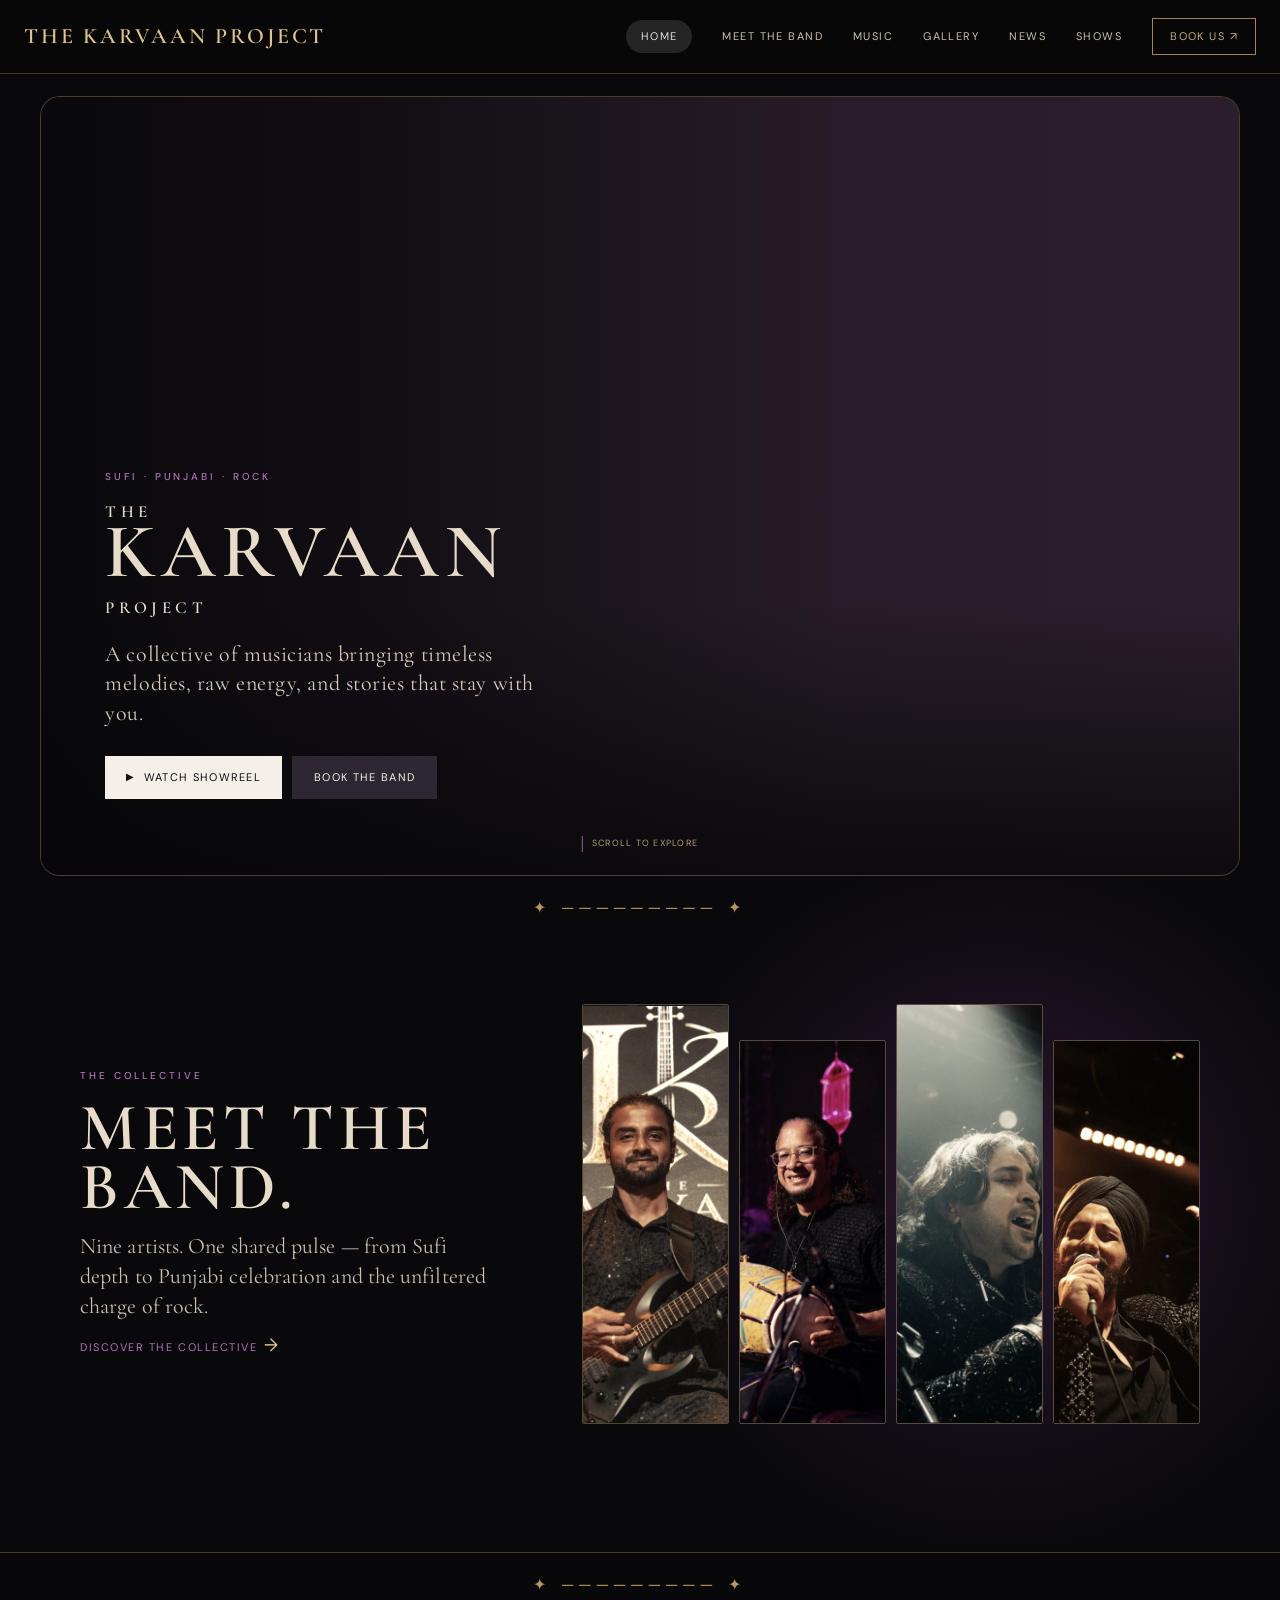
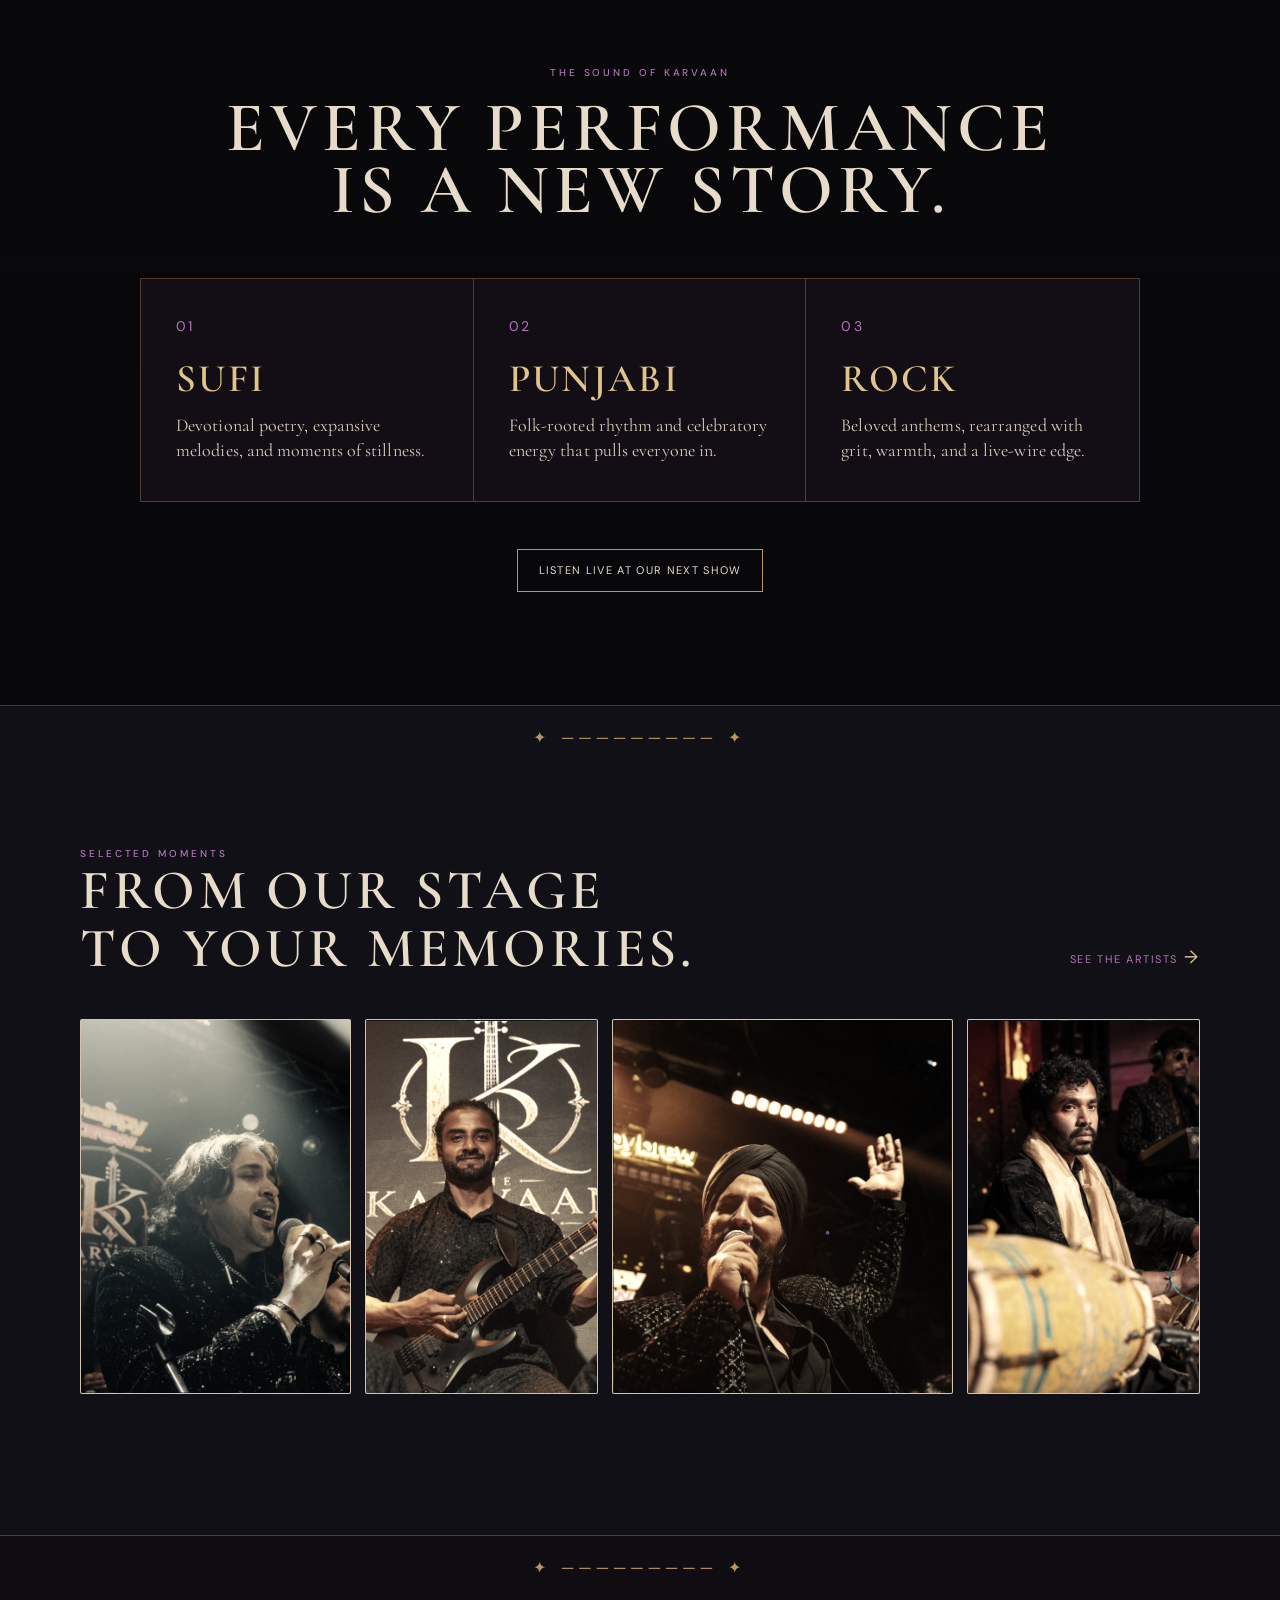
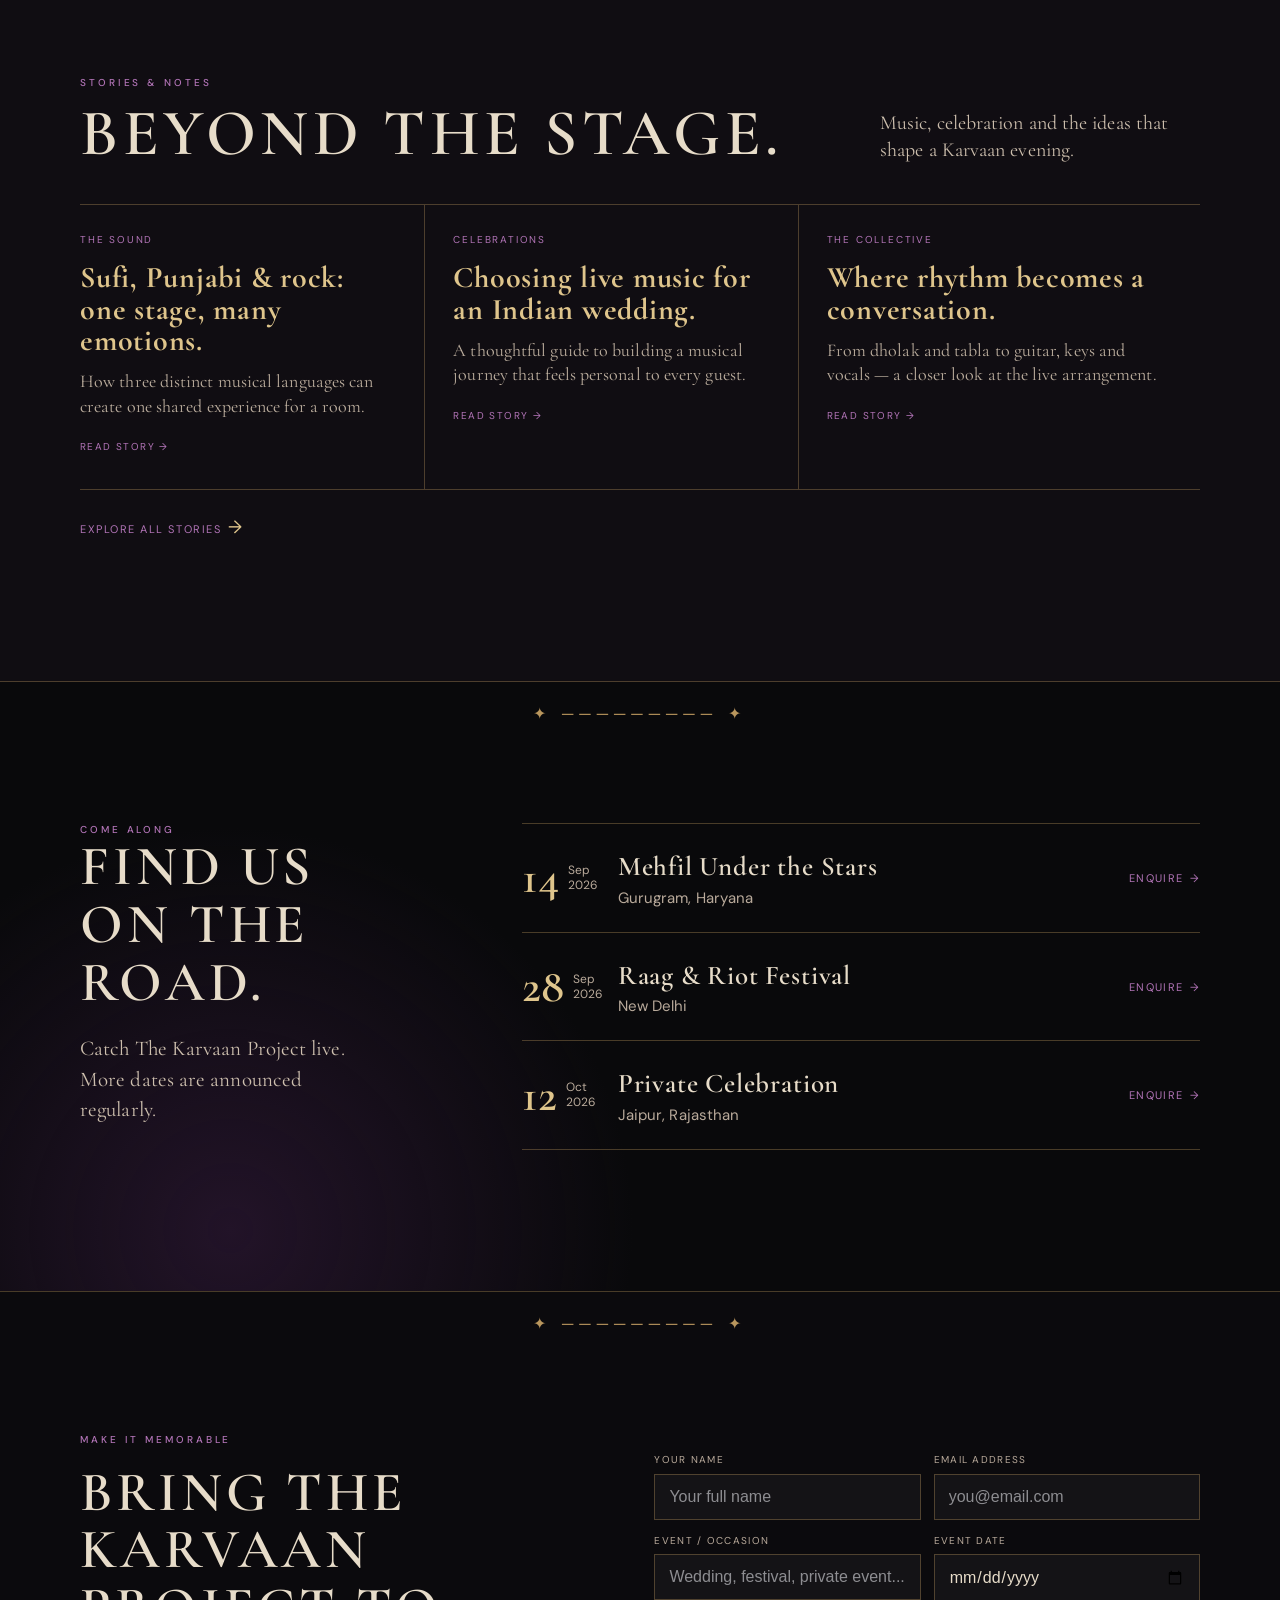
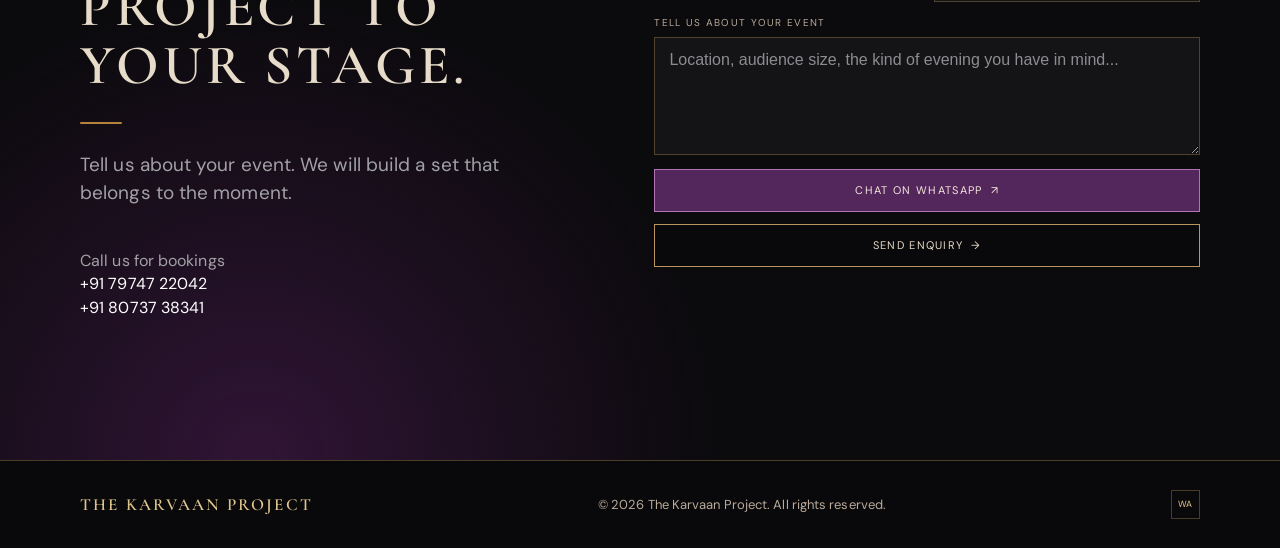
==== index.html @ 2c625c54 "Add files via upload" ====
<!doctype html>
<html lang="en-IN">
  <head>
    <meta charset="UTF-8" /><meta name="viewport" content="width=device-width, initial-scale=1.0" />
    <meta name="description" content="The Karvaan Project is a live Sufi, Punjabi and rock music band for weddings, private celebrations, festivals and corporate events in India." />
    <meta name="robots" content="index, follow, max-image-preview:large" /><meta name="theme-color" content="#09090b" />
    <meta property="og:type" content="website" /><meta property="og:site_name" content="The Karvaan Project" /><meta property="og:title" content="The Karvaan Project | Sufi, Punjabi & Rock Live Band" /><meta property="og:description" content="Live Sufi, Punjabi and rock music for weddings, celebrations, festivals and corporate events." />
    <meta name="twitter:card" content="summary" /><meta name="twitter:title" content="The Karvaan Project | Sufi, Punjabi & Rock Live Band" /><meta name="twitter:description" content="Live music for unforgettable celebrations." />
    <title>The Karvaan Project | Sufi, Punjabi & Rock Live Band</title>
    <link rel="stylesheet" href="styles.css" /><link rel="stylesheet" href="overrides.css" /><link rel="stylesheet" href="band.css" /><link rel="stylesheet" href="theme.css" /><link rel="stylesheet" href="seo.css" /><link rel="stylesheet" href="netflix-hero.css" />
    <script type="application/ld+json">{"@context":"https://schema.org","@type":"MusicGroup","name":"The Karvaan Project","description":"A live music collective performing Sufi, Punjabi and rock music for weddings, private celebrations, festivals and corporate events in India.","genre":["Sufi music","Punjabi music","Rock music"],"telephone":["+91 79747 22042","+91 80737 38341"],"contactPoint":[{"@type":"ContactPoint","telephone":"+91 79747 22042","contactType":"bookings","availableLanguage":["English","Hindi"]}]}</script>
  </head>
  <body>
    <header class="nav" id="top"><a class="brand" href="#top">The Karvaan Project</a><button class="menu-toggle" aria-label="Open menu" aria-expanded="false"><i></i><i></i></button><nav aria-label="Main navigation"><a class="nav-home" href="#top">Home</a><a href="band.html">Meet the band</a><a href="#music">Music</a><a href="#moments">Gallery</a><a href="news.html">News</a><a href="#shows">Shows</a><a class="nav-book" href="#book">Book us <span>↗</span></a></nav></header>
    <main>
      <section class="hero"><div class="hero-image"></div><div class="hero-shade"></div><div class="hero-copy"><p class="eyebrow">Sufi · Punjabi · Rock</p><h1><span>The</span> Karvaan <span>Project</span></h1><p class="hero-description">A collective of musicians bringing timeless melodies, raw energy, and stories that stay with you.</p><div class="hero-actions"><a class="button gold" href="#music"><span class="play">▶</span> Watch showreel</a><a class="button outline" href="#book">Book the band</a></div></div><a class="scroll-cue" href="#band"><span></span> Scroll to explore</a></section>
      <section class="band-teaser" id="band"><div class="band-teaser-copy"><div class="section-label">The collective</div><h2>Meet the band.</h2><p>Nine artists. One shared pulse — from Sufi depth to Punjabi celebration and the unfiltered charge of rock.</p><a class="text-link" href="band.html">Discover the collective <span>→</span></a></div><div class="band-teaser-photos" aria-label="The Karvaan Project band members"><img src="assets/guitarist.png" alt="The Karvaan Project guitarist" /><img src="assets/dholak.png" alt="The Karvaan Project dholak player" /><img src="assets/singer-1.png" alt="The Karvaan Project singer" /><img src="assets/singer-3.png" alt="The Karvaan Project singer" /></div></section>
      <section class="music-band" id="music"><div class="section-label centered">The sound of Karvaan</div><h2>Every performance<br />is a new story.</h2><div class="genre-grid"><article><span>01</span><h3>Sufi</h3><p>Devotional poetry, expansive melodies, and moments of stillness.</p></article><article><span>02</span><h3>Punjabi</h3><p>Folk-rooted rhythm and celebratory energy that pulls everyone in.</p></article><article><span>03</span><h3>Rock</h3><p>Beloved anthems, rearranged with grit, warmth, and a live-wire edge.</p></article></div><a class="button outline light" href="#shows">Listen live at our next show</a></section>
      <section class="moments section" id="moments"><div class="section-head"><div><div class="section-label">Selected moments</div><h2>From our stage<br />to your memories.</h2></div><a class="text-link" href="band.html">See the artists <span>→</span></a></div><div class="gallery"><figure><img src="assets/singer-1.png" alt="Singer performing live" /></figure><figure><img src="assets/guitarist.png" alt="Guitarist on stage" /></figure><figure><img src="assets/singer-3.png" alt="Singer performing live" /></figure><figure><img src="assets/tabla.png" alt="Tabla player on stage" /></figure></div></section>
      <section class="news-section" id="news"><div class="news-heading"><div><div class="section-label">Stories &amp; notes</div><h2>Beyond the stage.</h2></div><p>Music, celebration and the ideas that shape a Karvaan evening.</p></div><div class="news-grid"><article><p class="article-type">The sound</p><h3>Sufi, Punjabi &amp; rock: one stage, many emotions.</h3><p>How three distinct musical languages can create one shared experience for a room.</p><a href="news.html#sound">Read story <span>→</span></a></article><article><p class="article-type">Celebrations</p><h3>Choosing live music for an Indian wedding.</h3><p>A thoughtful guide to building a musical journey that feels personal to every guest.</p><a href="news.html#celebrations">Read story <span>→</span></a></article><article><p class="article-type">The collective</p><h3>Where rhythm becomes a conversation.</h3><p>From dholak and tabla to guitar, keys and vocals — a closer look at the live arrangement.</p><a href="news.html#collective">Read story <span>→</span></a></article></div><a class="text-link news-all" href="news.html">Explore all stories <span>→</span></a></section>
      <section class="shows" id="shows"><div class="shows-intro"><div class="section-label">Come along</div><h2>Find us<br />on the road.</h2><p>Catch The Karvaan Project live. More dates are announced regularly.</p></div><div class="show-list"><article><time><b>14</b><span>Sep<br />2026</span></time><div><h3>Mehfil Under the Stars</h3><p>Gurugram, Haryana</p></div><a href="#book">Enquire <span>→</span></a></article><article><time><b>28</b><span>Sep<br />2026</span></time><div><h3>Raag &amp; Riot Festival</h3><p>New Delhi</p></div><a href="#book">Enquire <span>→</span></a></article><article><time><b>12</b><span>Oct<br />2026</span></time><div><h3>Private Celebration</h3><p>Jaipur, Rajasthan</p></div><a href="#book">Enquire <span>→</span></a></article></div></section>
      <section class="booking section" id="book"><div class="booking-copy"><div class="section-label">Make it memorable</div><h2>Bring The Karvaan Project to your stage.</h2><span class="rule"></span><p>Tell us about your event. We will build a set that belongs to the moment.</p><div class="contact-note">Call us for bookings<br /><a href="tel:+917974722042">+91 79747 22042</a><br /><a href="tel:+918073738341">+91 80737 38341</a></div></div><form class="booking-form"><div class="form-row"><label>Your name<input required type="text" name="name" placeholder="Your full name" /></label><label>Email address<input required type="email" name="email" placeholder="you@email.com" /></label></div><div class="form-row"><label>Event / occasion<input type="text" name="event" placeholder="Wedding, festival, private event..." /></label><label>Event date<input type="date" name="date" /></label></div><label>Tell us about your event<textarea name="message" rows="5" placeholder="Location, audience size, the kind of evening you have in mind..."></textarea></label><a class="button gold submit whatsapp" href="https://wa.me/917974722042" target="_blank" rel="noopener">Chat on WhatsApp <span>↗</span></a><button class="button outline submit" type="submit">Send enquiry <span>→</span></button><p class="form-status" aria-live="polite"></p></form></section>
    </main>
    <footer><a class="brand" href="#top">The Karvaan Project</a><p>© <span id="year"></span> The Karvaan Project. All rights reserved.</p><div class="socials"><a href="https://wa.me/917974722042" aria-label="WhatsApp">wa</a></div></footer><script src="script.js"></script>
  </body>
</html>
---- styles.css ----
:root{--black:#000;--surface:#fff;--mist:#f5f5f7;--text:#1d1d1f;--subtle:#6e6e73;--gold:#b7833c;--blue:#0071e3;--line:#d2d2d7}*{box-sizing:border-box}html{scroll-behavior:smooth}body{margin:0;background:var(--surface);color:var(--text);font-family:-apple-system,BlinkMacSystemFont,"SF Pro Display","Helvetica Neue",Arial,sans-serif;font-size:17px;line-height:1.47;letter-spacing:-.018em}a{color:inherit;text-decoration:none}h1,h2,h3,p{margin:0}h1,h2,h3,.brand{font-family:inherit;letter-spacing:-.045em}.nav{height:52px;position:absolute;z-index:5;left:0;right:0;top:0;padding:0 max(22px,calc((100vw - 980px)/2));display:flex;justify-content:space-between;align-items:center;background:rgba(0,0,0,.6);backdrop-filter:saturate(180%) blur(20px);-webkit-backdrop-filter:saturate(180%) blur(20px);color:#f5f5f7}.brand{font-size:15px;font-weight:600;letter-spacing:-.02em;line-height:.9}.brand span{display:inline;font:inherit;letter-spacing:inherit}.nav nav{display:flex;gap:36px;align-items:center;font-size:12px;letter-spacing:-.01em}.nav nav>a{opacity:.88;transition:opacity .2s}.nav nav>a:hover{opacity:1}.nav-book{padding:6px 13px;border-radius:980px;background:var(--gold);color:#181008!important}.nav-book span{display:none}.menu-toggle{display:none}.hero{height:max(700px,100vh);min-height:700px;position:relative;display:grid;place-items:center;overflow:hidden;text-align:center;background:#090807}.hero-image{position:absolute;inset:0;background-image:url("https://images.unsplash.com/photo-1514525253161-7a46d19cd819?auto=format&fit=crop&w=2200&q=90");background-size:cover;background-position:center 42%;filter:saturate(.74) brightness(.68)}.hero-shade{position:absolute;inset:0;background:linear-gradient(180deg,rgba(0,0,0,.43),rgba(0,0,0,.08) 35%,rgba(0,0,0,.46) 100%)}.hero-copy{z-index:1;max-width:780px;padding:105px 22px 72px}.eyebrow,.section-label{color:var(--gold);letter-spacing:.02em;font-size:17px;font-weight:500}.hero h1{font-size:clamp(58px,9.1vw,128px);font-weight:700;letter-spacing:-.067em;line-height:.84;margin:19px 0 25px;text-shadow:0 2px 20px rgba(0,0,0,.25)}.hero h1 span{display:block;font-size:.23em;letter-spacing:-.015em;font-weight:600;line-height:1.15}.hero h1 span:first-child{font-size:.18em;text-transform:uppercase;letter-spacing:.12em}.hero h1 span:last-child{margin-top:10px;font-size:.2em;text-transform:uppercase;letter-spacing:.1em}.hero-description{max-width:545px;margin:0 auto 28px;color:#f5f5f7;font-size:21px;line-height:1.4;letter-spacing:-.025em}.hero-actions{display:flex;justify-content:center;gap:15px}.button{display:inline-flex;gap:8px;align-items:center;justify-content:center;border:0;border-radius:980px;padding:12px 20px;font-size:17px;line-height:1.2;letter-spacing:-.015em;font-weight:400;transition:transform .2s,background .2s}.button:hover{transform:scale(1.02)}.gold{background:var(--gold);color:#17110a}.gold:hover{background:#cf984c}.outline{background:rgba(0,0,0,.25);border:1px solid rgba(255,255,255,.72);color:#fff}.play{font-size:10px}.scroll-cue{z-index:1;position:absolute;bottom:31px;font-size:12px;color:#fff;opacity:.8;display:flex;align-items:center;gap:9px}.scroll-cue span{height:16px;width:1px;background:#fff}.section{padding:clamp(90px,11vw,155px) max(24px,calc((100vw - 1120px)/2))}.story{background:var(--surface)}.story>.section-label{margin-bottom:27px}.story-grid{display:grid;grid-template-columns:.88fr 1.12fr;gap:clamp(48px,9vw,115px);align-items:center}.story-copy{max-width:460px}.story h2,.moments h2,.shows h2,.booking h2{font-size:clamp(40px,4.35vw,66px);line-height:1.04;font-weight:700;color:var(--text)}.rule{display:block;width:42px;height:2px;border-radius:2px;background:var(--gold);margin:27px 0}.story p,.booking p{color:var(--subtle);margin:0 0 16px;font-size:19px;line-height:1.47}.text-link{font-size:17px;color:var(--blue);font-weight:400;display:inline-block;margin-top:11px}.text-link span{font-size:18px;margin-left:2px}.portrait{position:relative;border-radius:28px;overflow:hidden;background:#ddd}.portrait img{width:100%;height:570px;object-fit:cover;filter:saturate(.72);display:block}.image-caption{position:absolute;bottom:16px;left:18px;color:#fff;font-size:15px;text-shadow:0 1px 5px #000}.music-band{padding:113px max(24px,calc((100vw - 1120px)/2));text-align:center;color:#f5f5f7;background:linear-gradient(rgba(0,0,0,.61),rgba(0,0,0,.73)),url("https://images.unsplash.com/photo-1521337581100-8ca9a73a5f79?auto=format&fit=crop&w=2000&q=85") center/cover}.centered{margin:auto}.music-band h2{font-size:clamp(42px,5vw,72px);font-weight:700;line-height:1.02;margin:16px 0 57px}.genre-grid{max-width:1000px;margin:0 auto 47px;display:grid;grid-template-columns:repeat(3,1fr);border-radius:22px;overflow:hidden;background:rgba(255,255,255,.12);backdrop-filter:blur(20px);-webkit-backdrop-filter:blur(20px);border:1px solid rgba(255,255,255,.22)}.genre-grid article{padding:34px 35px 38px;text-align:left;border-right:1px solid rgba(255,255,255,.22)}.genre-grid article:last-child{border:0}.genre-grid span{font-size:14px;color:#f7c779}.genre-grid h3{font-size:33px;font-weight:600;letter-spacing:-.045em;margin:12px 0 6px}.genre-grid p{color:#d5d5da;font-size:16px;line-height:1.4}.light{background:#fff;color:#181818}.moments{background:var(--mist)}.section-head{display:flex;justify-content:space-between;align-items:end;margin-bottom:41px}.section-head .text-link{margin-bottom:7px}.gallery{display:grid;grid-template-columns:1.05fr .9fr 1.32fr .9fr;gap:14px;height:375px}.gallery figure{margin:0;overflow:hidden;border-radius:18px;background:#ddd}.gallery img{height:100%;width:100%;object-fit:cover;filter:saturate(.74);transition:transform .6s}.gallery figure:hover img{transform:scale(1.04)}.shows{padding:clamp(90px,11vw,150px) max(24px,calc((100vw - 1120px)/2));display:grid;grid-template-columns:.65fr 1.35fr;gap:clamp(45px,9vw,125px);background:#fff}.shows-intro p{max-width:300px;color:var(--subtle);font-size:19px;line-height:1.45;margin-top:23px}.show-list{border-top:1px solid var(--line)}.show-list article{padding:23px 0;display:grid;grid-template-columns:78px 1fr auto;gap:18px;align-items:center;border-bottom:1px solid var(--line)}time{display:flex;gap:9px;align-items:center}time b{font-size:39px;font-weight:600;line-height:1}time span{font-size:12px;line-height:1.25;color:var(--subtle)}.show-list h3{font-size:22px;font-weight:600}.show-list p{font-size:15px;color:var(--subtle)}.show-list a{font-size:16px;color:var(--blue)}.show-list a span{margin-left:2px}.booking{display:grid;grid-template-columns:.9fr 1.1fr;gap:clamp(50px,10vw,145px);background:#161616;color:#f5f5f7}.booking h2{color:#f5f5f7;margin-top:16px}.booking p{color:#a1a1a6}.contact-note{margin-top:42px;color:#a1a1a6;font-size:16px}.contact-note a{color:#fff}.booking-form{padding-top:20px}.form-row{display:grid;grid-template-columns:1fr 1fr;gap:13px}.booking-form label{display:block;color:#a1a1a6;font-size:13px;margin-bottom:14px}.booking-form input,.booking-form textarea{width:100%;display:block;border:1px solid #5b5b60;border-radius:10px;background:#262627;color:#f5f5f7;font:16px -apple-system,BlinkMacSystemFont,"Helvetica Neue",Arial,sans-serif;margin-top:6px;padding:13px 14px;outline:0;transition:border .2s,box-shadow .2s}.booking-form textarea{resize:vertical}.booking-form input:focus,.booking-form textarea:focus{border-color:#fff;box-shadow:0 0 0 3px rgba(255,255,255,.17)}.booking-form input::placeholder,.booking-form textarea::placeholder{color:#8d8d91}.submit{margin-top:2px;cursor:pointer;width:100%;background:var(--gold);color:#17110a}.form-status{color:#f1c17b;font-size:14px;margin-top:10px;min-height:20px}footer{background:#f5f5f7;padding:29px max(24px,calc((100vw - 1120px)/2));display:flex;align-items:center;justify-content:space-between;color:var(--subtle);font-size:13px}.socials{display:flex;gap:9px}.socials a{width:29px;height:29px;border:1px solid #b8b8bc;border-radius:50%;display:grid;place-items:center;font-size:9px;text-transform:uppercase;color:#3f3f43}
@media(max-width:760px){body{font-size:16px}.nav{height:48px;padding:0 20px}.nav nav{display:none;position:absolute;top:48px;left:0;right:0;padding:18px 20px 23px;background:rgba(20,20,21,.96);backdrop-filter:blur(20px);flex-direction:column;align-items:flex-start;gap:18px;font-size:16px}.nav nav.open{display:flex}.menu-toggle{display:grid;gap:5px;background:none;border:0;padding:8px 0;z-index:1}.menu-toggle i{display:block;width:18px;height:1px;background:#fff}.nav-book{padding:0;background:none;color:var(--gold)!important}.hero{height:680px;min-height:680px}.hero-copy{padding:95px 20px 66px}.hero h1{font-size:64px;letter-spacing:-.065em}.hero-description{font-size:19px}.hero-actions{flex-direction:column;max-width:210px;margin:auto}.button{font-size:16px;padding:12px 18px}.section{padding:82px 24px}.story-grid,.shows,.booking{grid-template-columns:1fr}.story-grid{gap:39px}.story h2,.moments h2,.shows h2,.booking h2{font-size:43px}.story p,.booking p,.shows-intro p{font-size:18px}.portrait{border-radius:20px}.portrait img{height:410px}.music-band{padding:83px 24px}.music-band h2{font-size:44px}.genre-grid{grid-template-columns:1fr;border-radius:18px}.genre-grid article{border-right:0;border-bottom:1px solid rgba(255,255,255,.22);padding:24px}.genre-grid article:last-child{border-bottom:0}.section-head{align-items:start;gap:17px;flex-direction:column}.gallery{grid-template-columns:1fr 1fr;height:410px;gap:10px}.gallery figure{border-radius:14px}.gallery figure:nth-child(3){display:none}.shows{gap:42px}.show-list article{grid-template-columns:65px 1fr}.show-list article>a{grid-column:2}.form-row{grid-template-columns:1fr}footer{align-items:flex-start;gap:19px;flex-direction:column}.hero-image{background-position:55% center}}
---- overrides.css ----
.hero h1 {
  color: #fff;
  text-shadow: 0 2px 20px rgba(0, 0, 0, .35);
}
---- band.css ----
.band-teaser{display:grid;grid-template-columns:.8fr 1.2fr;gap:clamp(35px,7vw,100px);align-items:center;padding:clamp(85px,10vw,140px) max(24px,calc((100vw - 1120px)/2));background:#fff}.band-teaser-copy{max-width:430px}.band-teaser h2{font-size:clamp(42px,5vw,70px);line-height:1.02;letter-spacing:-.055em;margin:16px 0 18px}.band-teaser p{font-size:19px;color:#6e6e73;line-height:1.45}.band-teaser-photos{height:420px;display:grid;grid-template-columns:repeat(4,1fr);gap:10px}.band-teaser-photos img{width:100%;height:100%;border-radius:18px;object-fit:cover;filter:saturate(.8);transition:transform .35s}.band-teaser-photos img:nth-child(2),.band-teaser-photos img:nth-child(4){margin-top:36px;height:calc(100% - 36px)}.band-teaser-photos img:hover{transform:translateY(-8px)}.whatsapp{margin-bottom:10px}.band-page{background:#0d0d0e;color:#f5f5f7}.band-page .nav{position:relative}.band-page-hero{padding:clamp(90px,12vw,160px) 24px clamp(65px,9vw,110px);text-align:center;background:radial-gradient(circle at 50% 0,#392813 0,transparent 45%),#0d0d0e}.band-page-hero h1{font-size:clamp(52px,7.3vw,108px);font-weight:700;line-height:.98;letter-spacing:-.07em;margin:17px 0 20px}.band-page-hero>p:last-child{max-width:510px;margin:auto;color:#a1a1a6;font-size:20px}.member-grid{padding:0 max(18px,calc((100vw - 1220px)/2)) 100px;display:grid;grid-template-columns:repeat(3,1fr);gap:18px}.member-card{margin:0;position:relative;overflow:hidden;min-height:450px;border-radius:22px;background:#242426}.member-card img{display:block;width:100%;height:100%;min-height:450px;object-fit:cover;object-position:center;filter:saturate(.85);transition:transform .5s}.member-card::after{content:"";position:absolute;inset:45% 0 0;background:linear-gradient(transparent,rgba(0,0,0,.78))}.member-card:hover img{transform:scale(1.04)}.member-card>div{position:absolute;z-index:1;bottom:24px;left:24px}.member-card span{display:block;color:#e8bc71;font-size:14px;margin-bottom:4px}.member-card h2{font-size:32px;font-weight:600;letter-spacing:-.045em}.member-card:nth-child(5),.member-card:nth-child(8){transform:translateY(50px)}.band-booking{text-align:center;padding:100px 24px;background:#19191b}.band-booking p{font-size:clamp(28px,4vw,52px);font-weight:600;letter-spacing:-.045em;margin-bottom:28px}.band-booking .button{margin:0 4px}.band-booking .outline{background:transparent;color:#fff}
@media(max-width:760px){.band-teaser{grid-template-columns:1fr;padding:80px 24px;gap:30px}.band-teaser-photos{height:280px;gap:7px}.band-teaser-photos img{border-radius:12px}.band-page-hero{padding:85px 24px 65px}.band-page-hero>p:last-child{font-size:18px}.member-grid{grid-template-columns:1fr 1fr;gap:10px;padding-bottom:70px}.member-card,.member-card img{min-height:280px}.member-card{border-radius:15px}.member-card>div{bottom:14px;left:14px}.member-card h2{font-size:24px}.member-card:nth-child(5),.member-card:nth-child(8){transform:none}.band-booking{padding:75px 24px}.band-booking .button{display:flex;margin:10px auto;max-width:245px}}
---- theme.css ----
@import url('https://fonts.googleapis.com/css2?family=Cormorant+Garamond:wght@500;600;700&family=DM+Sans:wght@400;500;600&display=swap');

:root{--ink:#09090b;--ink-2:#111016;--ink-3:#17131a;--parchment:#e7dcc9;--soft:#b9aa9b;--antique:#b9965d;--antique-light:#dfc58c;--plum:#7a3c82;--plum-light:#b274b7;--ornament:rgba(185,150,93,.36)}
body{background:var(--ink);color:var(--parchment);font-family:"DM Sans",sans-serif;letter-spacing:.005em}.nav{height:74px;background:rgba(7,7,9,.87);border-bottom:1px solid var(--ornament);padding:0 max(24px,calc((100vw - 1340px)/2));backdrop-filter:blur(15px)}.brand,.nav nav{font-family:"Cormorant Garamond",serif}.brand{font-size:22px;font-weight:600;letter-spacing:.13em;text-transform:uppercase;color:var(--antique-light)}.nav nav{gap:30px;font-family:"DM Sans",sans-serif;font-size:11px;letter-spacing:.13em;text-transform:uppercase;color:var(--parchment)}.nav-book{border-radius:0;background:transparent!important;color:var(--antique-light)!important;border:1px solid var(--antique)!important;padding:9px 17px}.nav-book span{display:inline}.hero{height:max(720px,100vh);border-bottom:1px solid var(--ornament);background:#0a090b}.hero-image{background-color:#271b28;background-blend-mode:multiply;background-position:center 48%;filter:saturate(.54) brightness(.61) sepia(.22)}.hero-shade{background:linear-gradient(90deg,rgba(5,5,7,.91) 0%,rgba(5,5,7,.48) 49%,rgba(5,5,7,.2) 100%),linear-gradient(0deg,rgba(6,6,8,.92),transparent 40%)}.hero-copy{max-width:700px;margin-left:clamp(25px,8vw,140px);text-align:left;padding-left:0}.eyebrow,.section-label{font-family:"DM Sans",sans-serif;color:var(--plum-light);font-size:10px;font-weight:500;letter-spacing:.29em;text-transform:uppercase}.hero h1,.story h2,.moments h2,.shows h2,.booking h2,.band-teaser h2{font-family:"Cormorant Garamond",serif;font-weight:600;color:var(--parchment);letter-spacing:.07em;text-transform:uppercase}.hero h1{font-size:clamp(56px,6.4vw,101px);line-height:.82;text-shadow:none;margin:20px 0 26px}.hero h1 span:first-child,.hero h1 span:last-child{font-family:"Cormorant Garamond",serif;letter-spacing:.26em;font-size:.22em;font-weight:600}.hero h1 span:last-child{margin-top:14px}.hero-description{max-width:460px;color:#d8ccbd;font-family:"Cormorant Garamond",serif;font-size:23px;line-height:1.35;letter-spacing:.025em;margin:0 0 31px}.button{border-radius:0;font-family:"DM Sans",sans-serif;font-size:11px;letter-spacing:.12em;text-transform:uppercase;padding:14px 21px}.gold{background:var(--plum);color:#f4e7dc}.gold:hover{background:#954d9b}.outline{border-color:var(--antique);background:rgba(0,0,0,.22);color:var(--parchment)}.scroll-cue{font-family:"DM Sans",sans-serif;color:var(--antique-light);letter-spacing:.14em;text-transform:uppercase;font-size:9px}.scroll-cue span{background:var(--plum-light)}.band-teaser{position:relative;background:radial-gradient(circle at 78% 48%,#2a182e 0,transparent 34%),var(--ink);border-bottom:1px solid var(--ornament)}.band-teaser::before,.music-band::before,.moments::before,.shows::before,.booking::before{content:"✦  ─────────  ✦";display:block;position:absolute;top:21px;left:50%;transform:translateX(-50%);width:max-content;font-family:"Cormorant Garamond",serif;color:var(--antique);font-size:16px;letter-spacing:6px}.band-teaser-copy{position:relative;z-index:1}.band-teaser h2{margin:15px 0 16px;font-size:clamp(48px,5.2vw,72px);line-height:.88}.band-teaser p{font-family:"Cormorant Garamond",serif;font-size:22px;color:#cdbfae;line-height:1.35}.text-link{font-family:"DM Sans",sans-serif;font-size:11px;letter-spacing:.14em;text-transform:uppercase;color:var(--plum-light)}.text-link span{color:var(--antique-light)}.band-teaser-photos img{border-radius:2px;filter:saturate(.62) sepia(.18);border:1px solid rgba(185,150,93,.42)}.music-band{position:relative;background:linear-gradient(rgba(8,7,10,.8),rgba(8,7,10,.88)),url("https://images.unsplash.com/photo-1521337581100-8ca9a73a5f79?auto=format&fit=crop&w=2000&q=85") center/cover;border-bottom:1px solid var(--ornament)}.music-band h2{font-family:"Cormorant Garamond",serif;font-size:clamp(50px,5.5vw,78px);font-weight:600;letter-spacing:.07em;text-transform:uppercase;line-height:.88;color:var(--parchment)}.genre-grid{background:rgba(24,16,25,.78);border:1px solid var(--ornament);border-radius:0}.genre-grid article{border-color:var(--ornament)}.genre-grid span{font-family:"DM Sans",sans-serif;color:var(--plum-light);letter-spacing:.16em}.genre-grid h3{font-family:"Cormorant Garamond",serif;font-size:39px;color:var(--antique-light);letter-spacing:.06em;text-transform:uppercase}.genre-grid p{font-family:"Cormorant Garamond",serif;color:#d8ccbd;font-size:18px}.light{background:transparent;color:var(--parchment);border:1px solid var(--antique)}.moments{position:relative;background:var(--ink-2);border-bottom:1px solid var(--ornament)}.gallery figure{border-radius:2px;border:1px solid var(--ornament)}.gallery img{filter:saturate(.55) sepia(.25)}.shows{position:relative;background:radial-gradient(circle at 18% 90%,#221328,transparent 34%),var(--ink);border-bottom:1px solid var(--ornament)}.shows-intro p{font-family:"Cormorant Garamond",serif;color:#cdbfae;font-size:21px}.show-list{border-color:var(--ornament)}.show-list article{border-color:var(--ornament)}time b{font-family:"Cormorant Garamond",serif;color:var(--antique-light);font-size:47px}.show-list h3{font-family:"Cormorant Garamond",serif;color:var(--parchment);font-size:27px;letter-spacing:.03em}.show-list p,time span{color:var(--soft)}.show-list a{font-family:"DM Sans",sans-serif;font-size:11px;letter-spacing:.12em;text-transform:uppercase;color:var(--plum-light)}.booking{position:relative;background:radial-gradient(circle at 20% 100%,#301535,transparent 36%),#0b0a0d}.booking-form input,.booking-form textarea{border-radius:0;background:rgba(255,255,255,.035);border-color:var(--ornament);color:var(--parchment)}.booking-form input:focus,.booking-form textarea:focus{border-color:var(--antique-light);box-shadow:0 0 0 2px rgba(185,150,93,.16)}.booking-form label{font-family:"DM Sans",sans-serif;letter-spacing:.13em;text-transform:uppercase;color:var(--soft);font-size:10px}.submit{border-radius:0}.whatsapp{display:flex;background:#54275c!important;border:1px solid var(--plum-light)}footer{background:#09090b;border-top:1px solid var(--ornament);color:var(--soft)}footer .brand{font-size:17px}.socials a{border-radius:0;border-color:var(--ornament);color:var(--antique-light)}

.band-page{background:var(--ink);color:var(--parchment)}.band-page .nav{position:absolute}.band-page-hero{background:radial-gradient(circle at 50% 0,#2f1834,transparent 43%),#09090b;border-bottom:1px solid var(--ornament)}.band-page-hero h1{font-family:"Cormorant Garamond",serif;font-weight:600;text-transform:uppercase;letter-spacing:.08em;color:var(--parchment);line-height:.88}.band-page-hero>p:last-child{font-family:"Cormorant Garamond",serif;color:#cbbdac;font-size:22px}.member-grid{background:var(--ink);padding-top:15px}.member-card{border-radius:2px;border:1px solid var(--ornament);background:#161217}.member-card::after{background:linear-gradient(transparent,rgba(6,6,8,.88))}.member-card img{filter:saturate(.66) sepia(.18)}.member-card span{font-family:"DM Sans",sans-serif;color:var(--plum-light);letter-spacing:.15em}.member-card h2{font-family:"Cormorant Garamond",serif;text-transform:uppercase;color:var(--parchment);font-size:37px;letter-spacing:.06em}.band-booking{background:radial-gradient(circle at 50% 0,#2d1931,transparent 65%),#111015;border-top:1px solid var(--ornament)}.band-booking p{font-family:"Cormorant Garamond",serif;color:var(--parchment);letter-spacing:.04em}.band-booking .outline{background:transparent;color:var(--parchment)}
@media(max-width:760px){.nav{height:60px}.brand{font-size:15px}.nav nav{top:60px;background:rgba(8,8,10,.98);border-bottom:1px solid var(--ornament)}.menu-toggle i{background:var(--antique-light)}.nav-book{border:0!important;padding:0}.hero{min-height:690px}.hero-copy{margin:auto;text-align:center;padding:110px 25px 65px}.hero h1{font-size:55px}.hero-description{font-size:21px;margin-left:auto;margin-right:auto}.band-teaser::before,.music-band::before,.moments::before,.shows::before,.booking::before{font-size:11px;top:17px}.band-teaser h2{font-size:52px}.band-teaser p{font-size:20px}.music-band h2{font-size:53px}.member-card h2{font-size:27px}.band-page-hero h1{font-size:57px}}
---- seo.css ----
.news-section{position:relative;padding:clamp(90px,11vw,145px) max(24px,calc((100vw - 1120px)/2));background:#100d12;border-bottom:1px solid var(--ornament)}.news-section::before{content:"✦  ─────────  ✦";display:block;position:absolute;top:21px;left:50%;transform:translateX(-50%);color:var(--antique);font-family:"Cormorant Garamond",serif;font-size:16px;letter-spacing:6px}.news-heading{display:flex;align-items:end;justify-content:space-between;gap:35px;margin-bottom:40px}.news-heading h2{font-family:"Cormorant Garamond",serif;font-size:clamp(48px,5.1vw,72px);font-weight:600;text-transform:uppercase;letter-spacing:.07em;line-height:.9;color:var(--parchment);margin-top:14px}.news-heading>p{max-width:320px;color:#cbbdac;font-family:"Cormorant Garamond",serif;font-size:20px;line-height:1.35}.news-grid{display:grid;grid-template-columns:repeat(3,1fr);border-top:1px solid var(--ornament);border-bottom:1px solid var(--ornament)}.news-grid article{padding:28px 28px 32px 0;margin-right:28px;border-right:1px solid var(--ornament)}.news-grid article:last-child{margin:0;border:0}.article-type{color:var(--plum-light)!important;font-family:"DM Sans",sans-serif!important;font-size:10px!important;letter-spacing:.18em;text-transform:uppercase}.news-grid h3{font-family:"Cormorant Garamond",serif;color:var(--antique-light);font-size:30px;letter-spacing:.025em;line-height:1.04;margin:15px 0 13px}.news-grid article>p:not(.article-type){color:#bcae9e;font-family:"Cormorant Garamond",serif;font-size:18px;line-height:1.36}.news-grid a{display:inline-block;margin-top:22px;color:var(--plum-light);font-family:"DM Sans",sans-serif;font-size:10px;letter-spacing:.14em;text-transform:uppercase}.news-all{margin-top:24px}.news-page{background:#0a090b;color:var(--parchment)}.news-page .nav{position:relative}.news-hero{padding:clamp(90px,12vw,150px) 24px clamp(65px,9vw,110px);text-align:center;background:radial-gradient(circle at 50% 0,#321a36,transparent 43%),#09090b;border-bottom:1px solid var(--ornament)}.news-hero h1{font-family:"Cormorant Garamond",serif;font-size:clamp(56px,8vw,112px);font-weight:600;text-transform:uppercase;letter-spacing:.08em;line-height:.86;margin:16px 0 20px}.news-hero>p{max-width:530px;margin:auto;font-family:"Cormorant Garamond",serif;font-size:22px;line-height:1.35;color:#cbbdac}.article-list{max-width:850px;margin:auto;padding:35px 24px 105px}.article-list article{padding:54px 0;border-bottom:1px solid var(--ornament)}.article-list h2{font-family:"Cormorant Garamond",serif;color:var(--antique-light);font-size:clamp(35px,4.5vw,56px);line-height:.96;letter-spacing:.035em;margin:13px 0 20px}.article-list article>p:last-child{font-family:"Cormorant Garamond",serif;color:#d0c2b1;font-size:22px;line-height:1.45}.news-cta{text-align:center;padding:95px 24px;background:radial-gradient(circle at 50% 0,#301736,transparent 68%),#151017;border-top:1px solid var(--ornament)}.news-cta p{font-family:"Cormorant Garamond",serif;font-size:clamp(31px,4.5vw,55px);letter-spacing:.035em;margin-bottom:26px}@media(max-width:760px){.news-heading{align-items:start;flex-direction:column;gap:15px}.news-section::before{top:17px;font-size:11px}.news-grid{grid-template-columns:1fr}.news-grid article{padding:26px 0;margin:0;border-right:0;border-bottom:1px solid var(--ornament)}.news-grid article:last-child{border-bottom:0}.news-heading h2{font-size:53px}.news-hero h1{font-size:60px}.news-hero>p,.article-list article>p:last-child{font-size:20px}.article-list{padding-bottom:75px}.article-list article{padding:43px 0}}
---- netflix-hero.css ----
/* Featured-performance hero: a cinematic browsing pattern adapted for Karvaan. */
@media(min-width:761px){
  .hero{height:min(780px,calc(100vh - 120px));min-height:620px;margin:96px 3.15vw 0;border:1px solid rgba(185,150,93,.34);border-radius:20px;overflow:hidden;display:grid;place-items:normal;background:#121116}
  .hero-image{background-color:#38243d;background-blend-mode:multiply;filter:saturate(.78) brightness(.84) sepia(.1);background-position:center 45%}
  .hero-shade{background:linear-gradient(90deg,rgba(7,7,9,.94) 0%,rgba(7,7,9,.72) 27%,rgba(7,7,9,.16) 67%,rgba(7,7,9,.08) 100%),linear-gradient(0deg,rgba(7,7,9,.83),transparent 35%)}
  .hero-copy{justify-self:start;align-self:end;max-width:580px;margin:0 0 76px clamp(38px,5vw,80px);padding:0;text-align:left}
  .hero h1{font-size:clamp(62px,6vw,96px);margin:17px 0 22px}
  .hero-description{max-width:465px;font-size:22px;margin:0 0 27px}
  .hero-actions{justify-content:flex-start;gap:10px}
  .hero .gold{background:#f4f0e8;color:#0c0b0d;border-color:#f4f0e8}
  .hero .gold:hover{background:#fff}
  .hero .outline{background:rgba(55,48,59,.78);border-color:transparent;color:#f5f0e8}
  .hero .outline:hover{background:rgba(87,76,93,.93)}
  .scroll-cue{bottom:23px;left:50%;transform:translateX(-50%)}
}
.nav-home{background:rgba(255,255,255,.14);border-radius:999px;padding:8px 15px;color:#fff!important}
@media(max-width:760px){.nav-home{padding:0;background:transparent;color:var(--antique-light)!important}.hero{margin:60px 0 0;min-height:660px;border-radius:0;border:0}.hero-image{filter:saturate(.72) brightness(.74) sepia(.12)}.hero-shade{background:linear-gradient(0deg,rgba(5,5,7,.9),rgba(5,5,7,.04) 75%),linear-gradient(90deg,rgba(5,5,7,.48),rgba(5,5,7,.12))}.hero-copy{padding-bottom:82px}.hero .gold{background:#f4f0e8;color:#0c0b0d}.hero .outline{background:rgba(48,42,52,.82);border-color:transparent}}
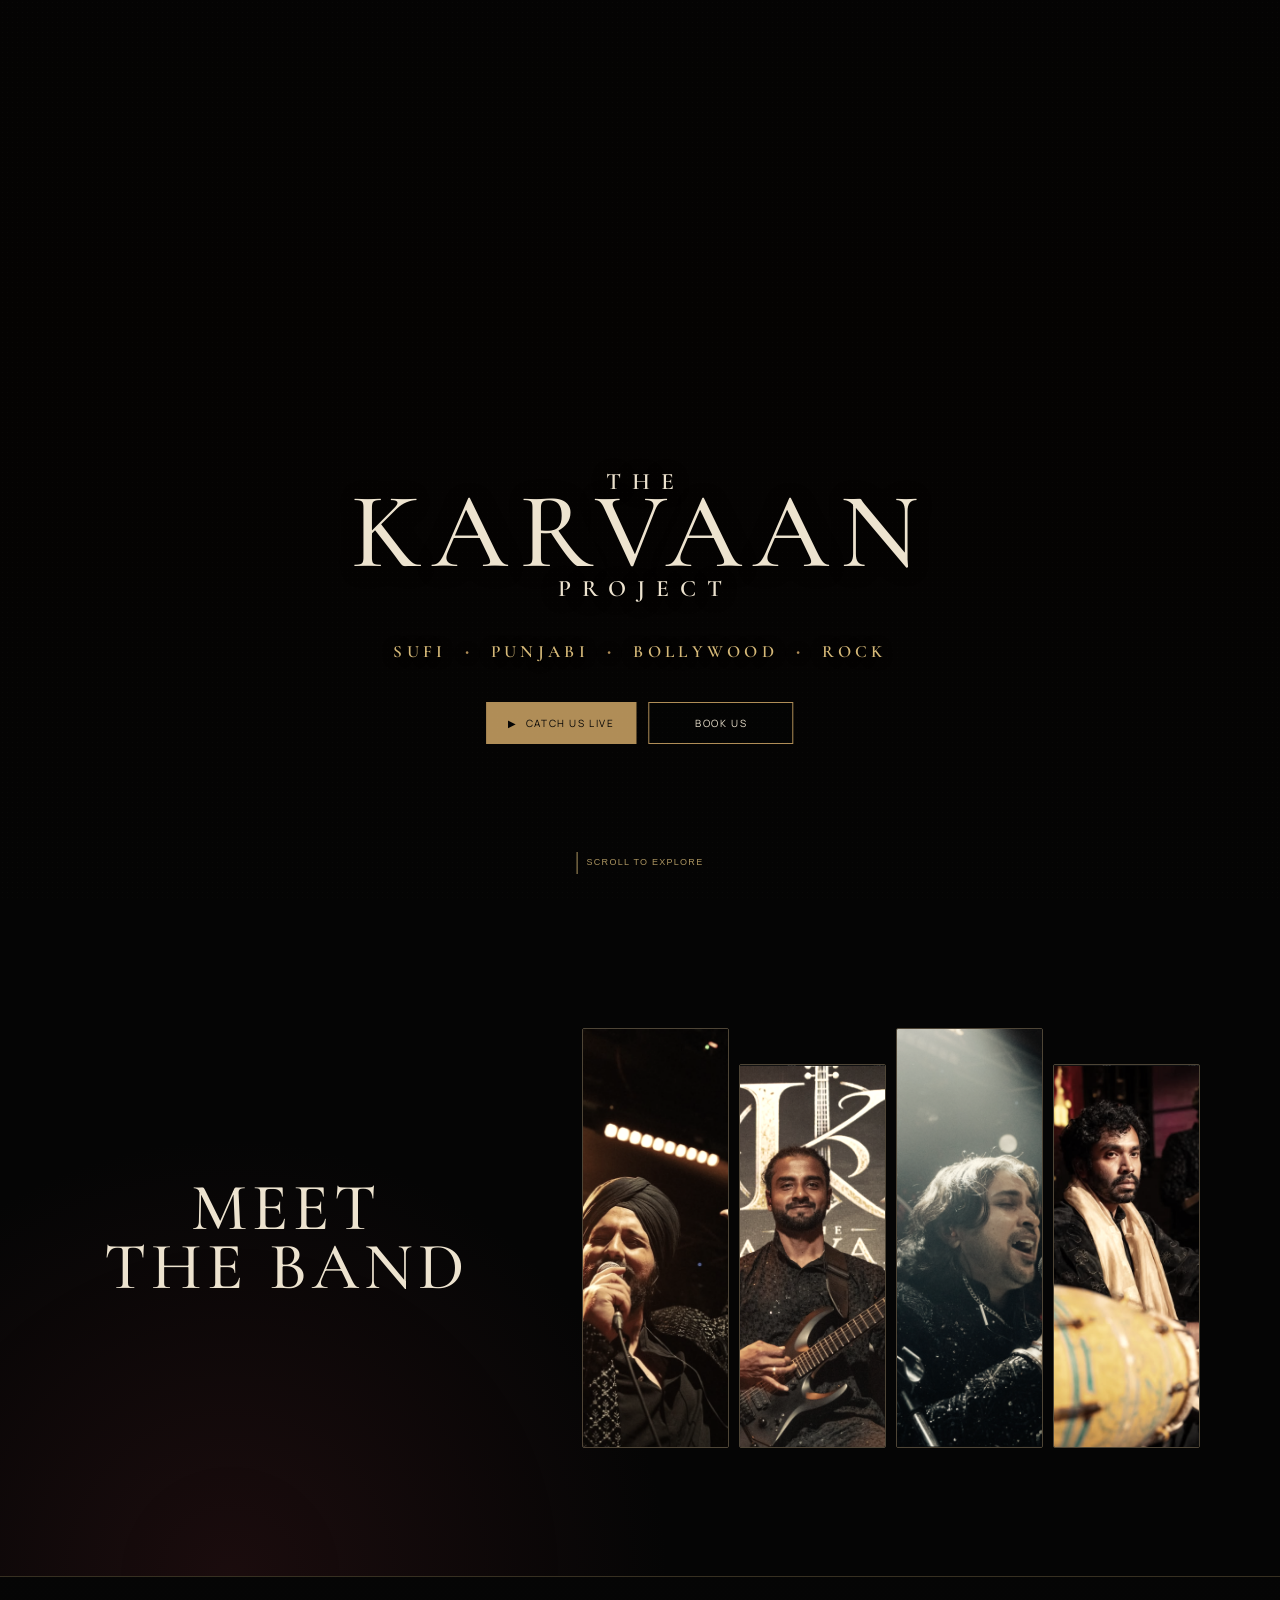
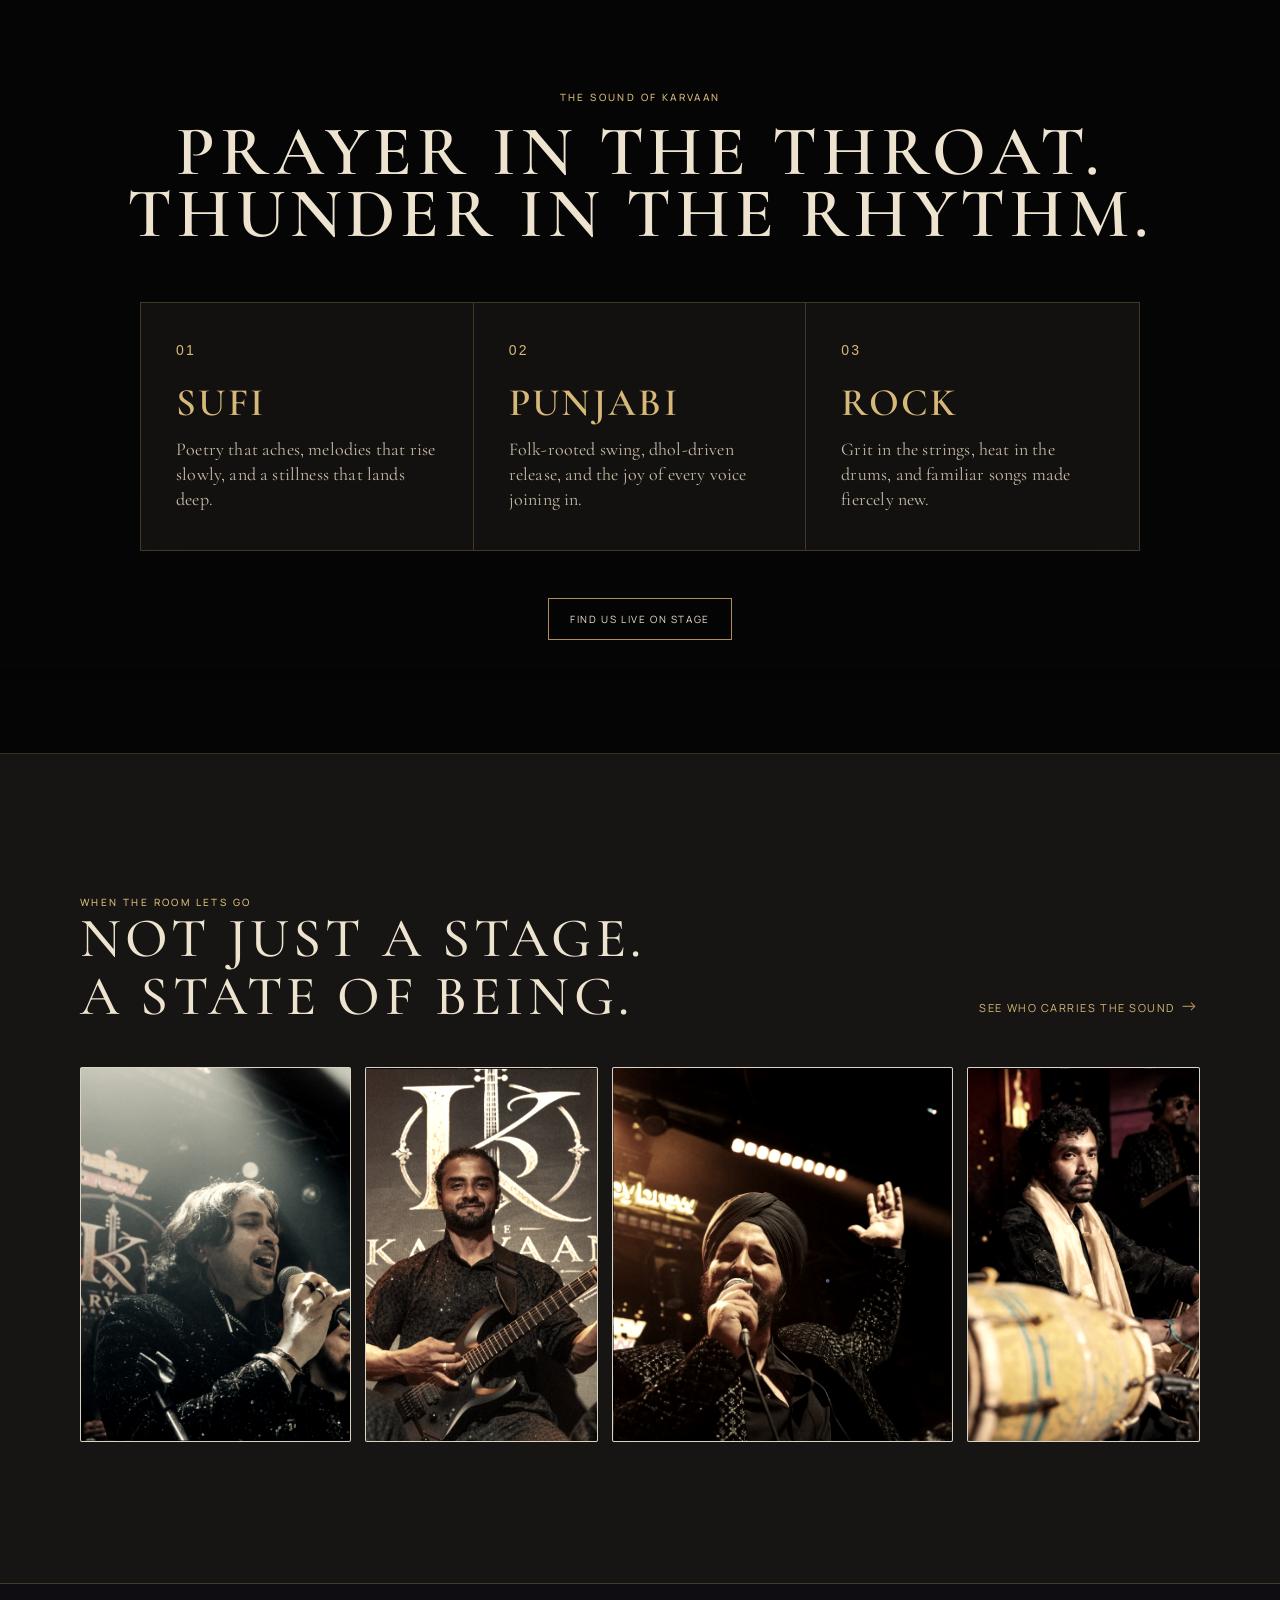
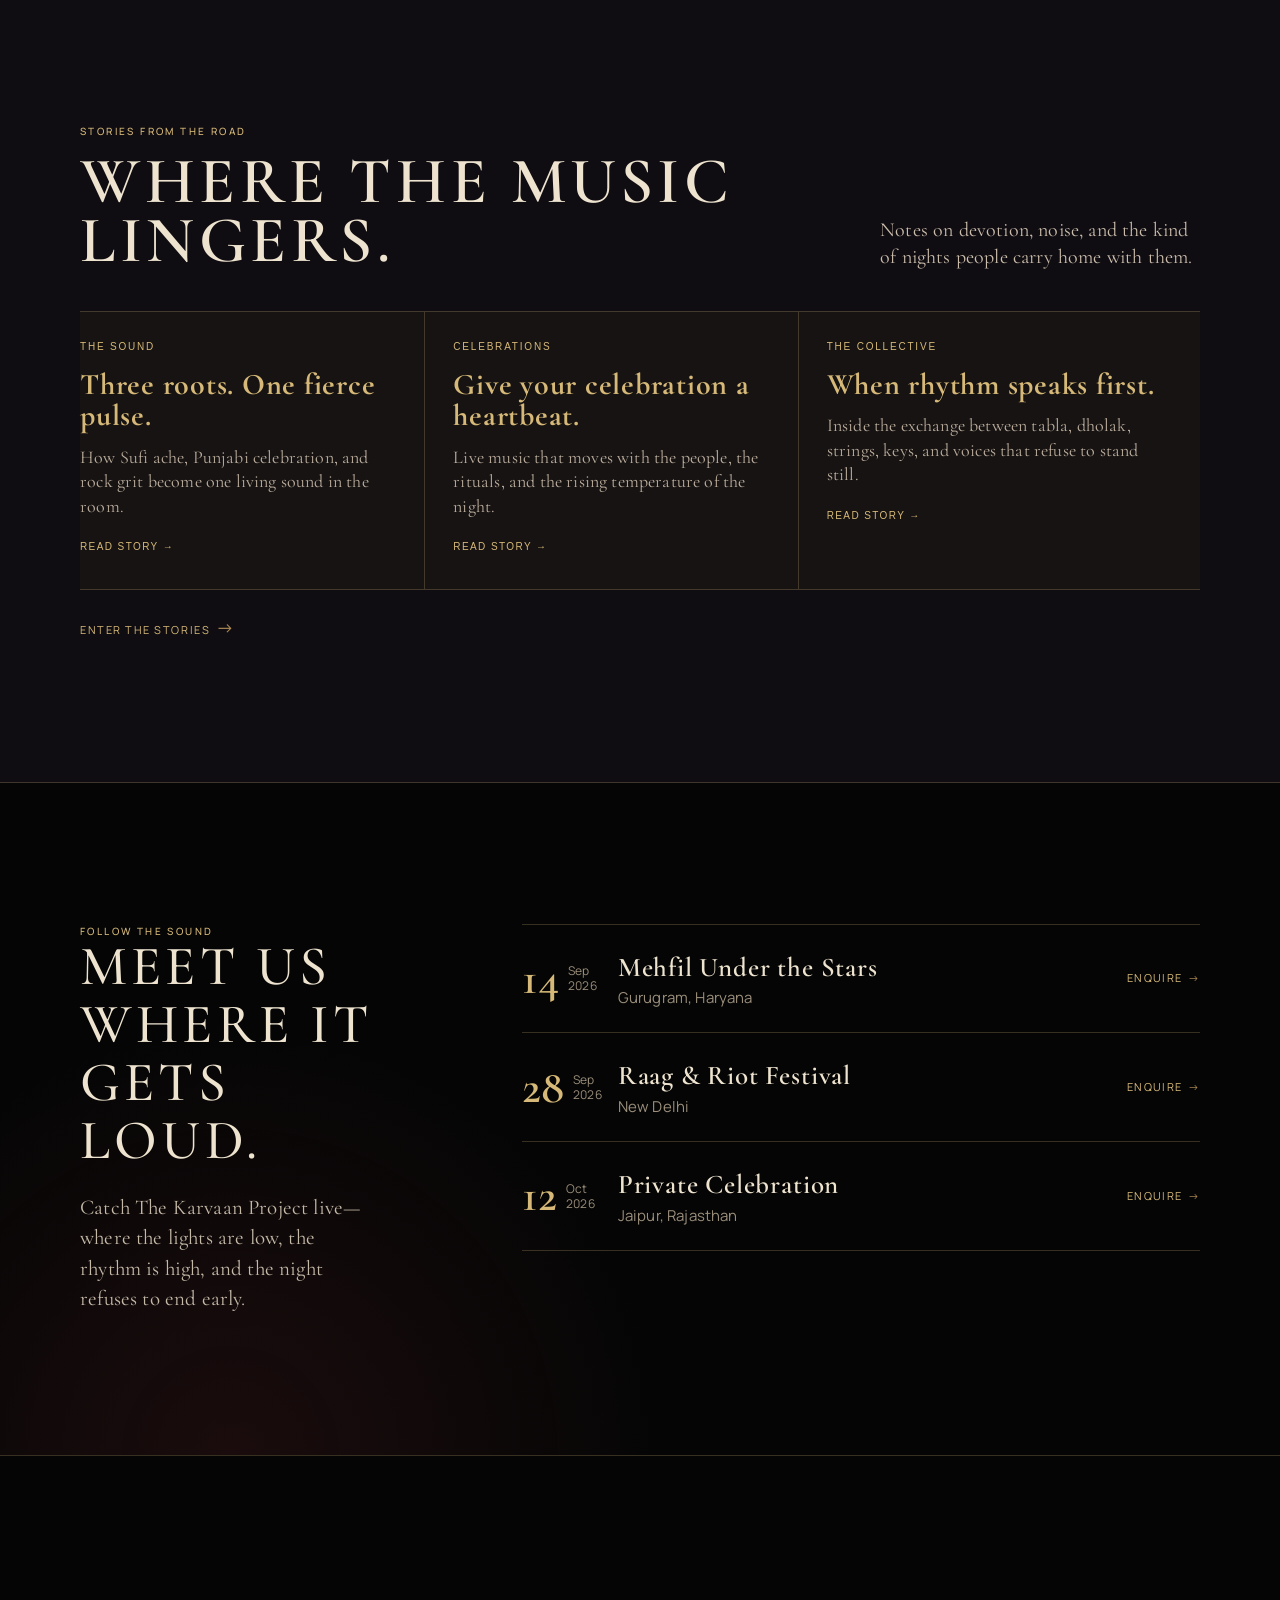
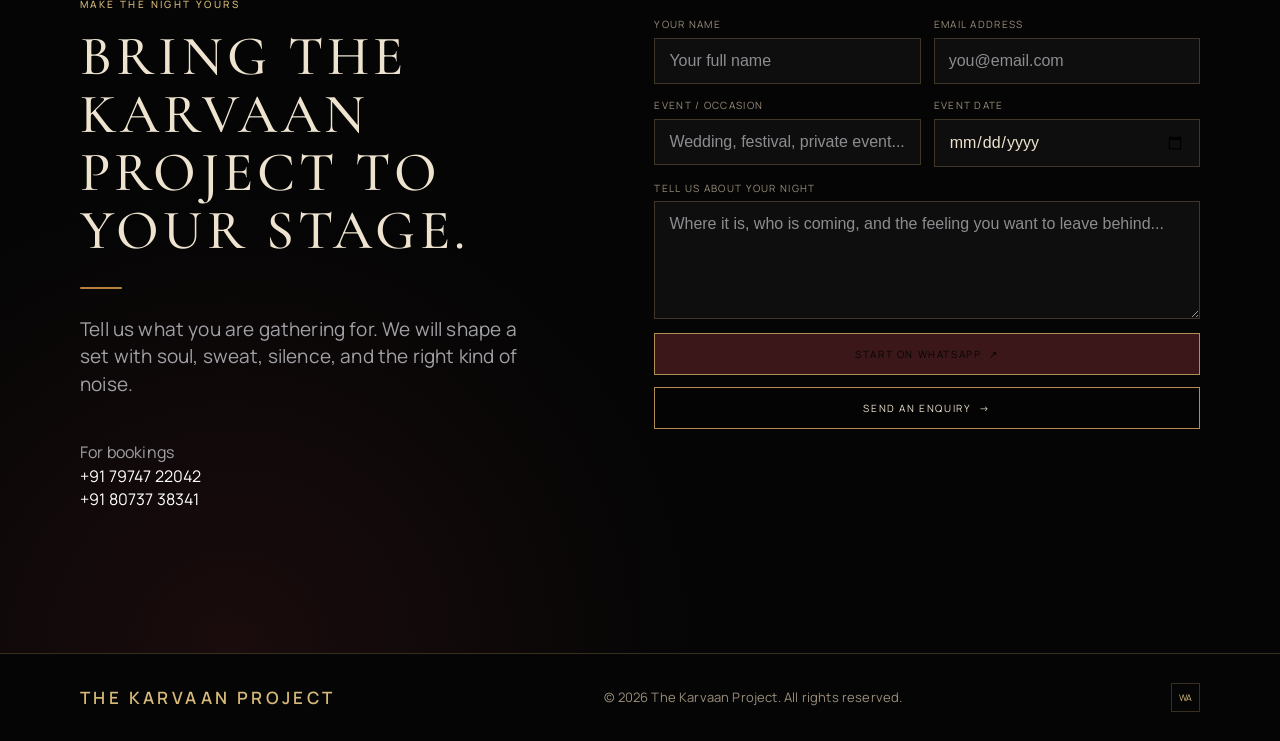
==== commit 6ca096cb: "Add files via upload" ====
--- a/index.html
+++ b/index.html
@@ -2,7 +2,7 @@
 <html lang="en-IN">
   <head>
     <meta charset="UTF-8" /><meta name="viewport" content="width=device-width, initial-scale=1.0" />
-    <meta name="description" content="The Karvaan Project is a live Sufi, Punjabi and rock music band for weddings, private celebrations, festivals and corporate events in India." />
+    <meta name="description" content="The Karvaan Project is a live Sufi, Punjabi and rock collective: devotional melodies, earthbound rhythm and a raw stage pulse for unforgettable gatherings." />
     <meta name="robots" content="index, follow, max-image-preview:large" /><meta name="theme-color" content="#09090b" />
     <meta property="og:type" content="website" /><meta property="og:site_name" content="The Karvaan Project" /><meta property="og:title" content="The Karvaan Project | Sufi, Punjabi & Rock Live Band" /><meta property="og:description" content="Live Sufi, Punjabi and rock music for weddings, celebrations, festivals and corporate events." />
     <meta name="twitter:card" content="summary" /><meta name="twitter:title" content="The Karvaan Project | Sufi, Punjabi & Rock Live Band" /><meta name="twitter:description" content="Live music for unforgettable celebrations." />
@@ -13,13 +13,13 @@
   <body>
     <header class="nav" id="top"><a class="brand" href="#top">The Karvaan Project</a><button class="menu-toggle" aria-label="Open menu" aria-expanded="false"><i></i><i></i></button><nav aria-label="Main navigation"><a class="nav-home" href="#top">Home</a><a href="band.html">Meet the band</a><a href="#music">Music</a><a href="#moments">Gallery</a><a href="news.html">News</a><a href="#shows">Shows</a><a class="nav-book" href="#book">Book us <span>↗</span></a></nav></header>
     <main>
-      <section class="hero"><div class="hero-image"></div><div class="hero-shade"></div><div class="hero-copy"><p class="eyebrow">Sufi · Punjabi · Rock</p><h1><span>The</span> Karvaan <span>Project</span></h1><p class="hero-description">A collective of musicians bringing timeless melodies, raw energy, and stories that stay with you.</p><div class="hero-actions"><a class="button gold" href="#music"><span class="play">▶</span> Watch showreel</a><a class="button outline" href="#book">Book the band</a></div></div><a class="scroll-cue" href="#band"><span></span> Scroll to explore</a></section>
-      <section class="band-teaser" id="band"><div class="band-teaser-copy"><div class="section-label">The collective</div><h2>Meet the band.</h2><p>Nine artists. One shared pulse — from Sufi depth to Punjabi celebration and the unfiltered charge of rock.</p><a class="text-link" href="band.html">Discover the collective <span>→</span></a></div><div class="band-teaser-photos" aria-label="The Karvaan Project band members"><img src="assets/guitarist.png" alt="The Karvaan Project guitarist" /><img src="assets/dholak.png" alt="The Karvaan Project dholak player" /><img src="assets/singer-1.png" alt="The Karvaan Project singer" /><img src="assets/singer-3.png" alt="The Karvaan Project singer" /></div></section>
-      <section class="music-band" id="music"><div class="section-label centered">The sound of Karvaan</div><h2>Every performance<br />is a new story.</h2><div class="genre-grid"><article><span>01</span><h3>Sufi</h3><p>Devotional poetry, expansive melodies, and moments of stillness.</p></article><article><span>02</span><h3>Punjabi</h3><p>Folk-rooted rhythm and celebratory energy that pulls everyone in.</p></article><article><span>03</span><h3>Rock</h3><p>Beloved anthems, rearranged with grit, warmth, and a live-wire edge.</p></article></div><a class="button outline light" href="#shows">Listen live at our next show</a></section>
-      <section class="moments section" id="moments"><div class="section-head"><div><div class="section-label">Selected moments</div><h2>From our stage<br />to your memories.</h2></div><a class="text-link" href="band.html">See the artists <span>→</span></a></div><div class="gallery"><figure><img src="assets/singer-1.png" alt="Singer performing live" /></figure><figure><img src="assets/guitarist.png" alt="Guitarist on stage" /></figure><figure><img src="assets/singer-3.png" alt="Singer performing live" /></figure><figure><img src="assets/tabla.png" alt="Tabla player on stage" /></figure></div></section>
-      <section class="news-section" id="news"><div class="news-heading"><div><div class="section-label">Stories &amp; notes</div><h2>Beyond the stage.</h2></div><p>Music, celebration and the ideas that shape a Karvaan evening.</p></div><div class="news-grid"><article><p class="article-type">The sound</p><h3>Sufi, Punjabi &amp; rock: one stage, many emotions.</h3><p>How three distinct musical languages can create one shared experience for a room.</p><a href="news.html#sound">Read story <span>→</span></a></article><article><p class="article-type">Celebrations</p><h3>Choosing live music for an Indian wedding.</h3><p>A thoughtful guide to building a musical journey that feels personal to every guest.</p><a href="news.html#celebrations">Read story <span>→</span></a></article><article><p class="article-type">The collective</p><h3>Where rhythm becomes a conversation.</h3><p>From dholak and tabla to guitar, keys and vocals — a closer look at the live arrangement.</p><a href="news.html#collective">Read story <span>→</span></a></article></div><a class="text-link news-all" href="news.html">Explore all stories <span>→</span></a></section>
-      <section class="shows" id="shows"><div class="shows-intro"><div class="section-label">Come along</div><h2>Find us<br />on the road.</h2><p>Catch The Karvaan Project live. More dates are announced regularly.</p></div><div class="show-list"><article><time><b>14</b><span>Sep<br />2026</span></time><div><h3>Mehfil Under the Stars</h3><p>Gurugram, Haryana</p></div><a href="#book">Enquire <span>→</span></a></article><article><time><b>28</b><span>Sep<br />2026</span></time><div><h3>Raag &amp; Riot Festival</h3><p>New Delhi</p></div><a href="#book">Enquire <span>→</span></a></article><article><time><b>12</b><span>Oct<br />2026</span></time><div><h3>Private Celebration</h3><p>Jaipur, Rajasthan</p></div><a href="#book">Enquire <span>→</span></a></article></div></section>
-      <section class="booking section" id="book"><div class="booking-copy"><div class="section-label">Make it memorable</div><h2>Bring The Karvaan Project to your stage.</h2><span class="rule"></span><p>Tell us about your event. We will build a set that belongs to the moment.</p><div class="contact-note">Call us for bookings<br /><a href="tel:+917974722042">+91 79747 22042</a><br /><a href="tel:+918073738341">+91 80737 38341</a></div></div><form class="booking-form"><div class="form-row"><label>Your name<input required type="text" name="name" placeholder="Your full name" /></label><label>Email address<input required type="email" name="email" placeholder="you@email.com" /></label></div><div class="form-row"><label>Event / occasion<input type="text" name="event" placeholder="Wedding, festival, private event..." /></label><label>Event date<input type="date" name="date" /></label></div><label>Tell us about your event<textarea name="message" rows="5" placeholder="Location, audience size, the kind of evening you have in mind..."></textarea></label><a class="button gold submit whatsapp" href="https://wa.me/917974722042" target="_blank" rel="noopener">Chat on WhatsApp <span>↗</span></a><button class="button outline submit" type="submit">Send enquiry <span>→</span></button><p class="form-status" aria-live="polite"></p></form></section>
+      <section class="hero"><div class="hero-image"></div><video class="hero-video" autoplay muted loop playsinline aria-hidden="true"><source src="assets/Mora%20Piya.%20Exp%202.mp4" type="video/mp4" /></video><div class="hero-shade"></div><div class="hero-copy"><h1><span>The</span> Karvaan <span>Project</span></h1><p class="eyebrow"><span>Sufi</span><b>•</b><span>Punjabi</span><b>•</b><span>Bollywood</span><b>•</b><span>Rock</span></p><div class="hero-actions"><a class="button gold" href="#shows"><span class="play">▶</span> Catch us live</a><a class="button outline" href="#book">Book us</a></div></div><a class="scroll-cue" href="#band"><span></span> Scroll to explore</a></section>
+      <section class="band-teaser" id="band"><div class="band-teaser-copy"><h2>Meet<br />The Band</h2></div><a class="band-teaser-photos" href="band.html" aria-label="Meet The Karvaan Project band"><img src="assets/guitarist.png" alt="The Karvaan Project guitarist" /><img src="assets/dholak.png" alt="The Karvaan Project dholak player" /><img src="assets/singer-1.png" alt="The Karvaan Project singer" /><img src="assets/singer-3.png" alt="The Karvaan Project singer" /></a></section>
+      <section class="music-band" id="music"><div class="section-label centered">The sound of Karvaan</div><h2>Prayer in the throat.<br />Thunder in the rhythm.</h2><div class="genre-grid"><article><span>01</span><h3>Sufi</h3><p>Poetry that aches, melodies that rise slowly, and a stillness that lands deep.</p></article><article><span>02</span><h3>Punjabi</h3><p>Folk-rooted swing, dhol-driven release, and the joy of every voice joining in.</p></article><article><span>03</span><h3>Rock</h3><p>Grit in the strings, heat in the drums, and familiar songs made fiercely new.</p></article></div><a class="button outline light" href="#shows">Find us live on stage</a></section>
+      <section class="moments section" id="moments"><div class="section-head"><div><div class="section-label">When the room lets go</div><h2>Not just a stage.<br />A state of being.</h2></div><a class="text-link" href="band.html">See who carries the sound <span>→</span></a></div><div class="gallery"><figure><img src="assets/singer-1.png" alt="Singer performing live" /></figure><figure><img src="assets/guitarist.png" alt="Guitarist on stage" /></figure><figure><img src="assets/singer-3.png" alt="Singer performing live" /></figure><figure><img src="assets/tabla.png" alt="Tabla player on stage" /></figure></div></section>
+      <section class="news-section" id="news"><div class="news-heading"><div><div class="section-label">Stories from the road</div><h2>Where the music lingers.</h2></div><p>Notes on devotion, noise, and the kind of nights people carry home with them.</p></div><div class="news-grid"><article><p class="article-type">The sound</p><h3>Three roots. One fierce pulse.</h3><p>How Sufi ache, Punjabi celebration, and rock grit become one living sound in the room.</p><a href="news.html#sound">Read story <span>→</span></a></article><article><p class="article-type">Celebrations</p><h3>Give your celebration a heartbeat.</h3><p>Live music that moves with the people, the rituals, and the rising temperature of the night.</p><a href="news.html#celebrations">Read story <span>→</span></a></article><article><p class="article-type">The collective</p><h3>When rhythm speaks first.</h3><p>Inside the exchange between tabla, dholak, strings, keys, and voices that refuse to stand still.</p><a href="news.html#collective">Read story <span>→</span></a></article></div><a class="text-link news-all" href="news.html">Enter the stories <span>→</span></a></section>
+      <section class="shows" id="shows"><div class="shows-intro"><div class="section-label">Follow the sound</div><h2>Meet us<br />where it gets loud.</h2><p>Catch The Karvaan Project live—where the lights are low, the rhythm is high, and the night refuses to end early.</p></div><div class="show-list"><article><time><b>14</b><span>Sep<br />2026</span></time><div><h3>Mehfil Under the Stars</h3><p>Gurugram, Haryana</p></div><a href="#book">Enquire <span>→</span></a></article><article><time><b>28</b><span>Sep<br />2026</span></time><div><h3>Raag &amp; Riot Festival</h3><p>New Delhi</p></div><a href="#book">Enquire <span>→</span></a></article><article><time><b>12</b><span>Oct<br />2026</span></time><div><h3>Private Celebration</h3><p>Jaipur, Rajasthan</p></div><a href="#book">Enquire <span>→</span></a></article></div></section>
+      <section class="booking section" id="book"><div class="booking-copy"><div class="section-label">Make the night yours</div><h2>Bring The Karvaan Project to your stage.</h2><span class="rule"></span><p>Tell us what you are gathering for. We will shape a set with soul, sweat, silence, and the right kind of noise.</p><div class="contact-note">For bookings<br /><a href="tel:+917974722042">+91 79747 22042</a><br /><a href="tel:+918073738341">+91 80737 38341</a></div></div><form class="booking-form"><div class="form-row"><label>Your name<input required type="text" name="name" placeholder="Your full name" /></label><label>Email address<input required type="email" name="email" placeholder="you@email.com" /></label></div><div class="form-row"><label>Event / occasion<input type="text" name="event" placeholder="Wedding, festival, private event..." /></label><label>Event date<input type="date" name="date" /></label></div><label>Tell us about your night<textarea name="message" rows="5" placeholder="Where it is, who is coming, and the feeling you want to leave behind..."></textarea></label><a class="button gold submit whatsapp" href="https://wa.me/917974722042" target="_blank" rel="noopener">Start on WhatsApp <span>↗</span></a><button class="button outline submit" type="submit">Send an enquiry <span>→</span></button><p class="form-status" aria-live="polite"></p></form></section>
     </main>
     <footer><a class="brand" href="#top">The Karvaan Project</a><p>© <span id="year"></span> The Karvaan Project. All rights reserved.</p><div class="socials"><a href="https://wa.me/917974722042" aria-label="WhatsApp">wa</a></div></footer><script src="script.js"></script>
   </body>
--- a/theme.css
+++ b/theme.css
@@ -1,7 +1,29 @@
-@import url('https://fonts.googleapis.com/css2?family=Cormorant+Garamond:wght@500;600;700&family=DM+Sans:wght@400;500;600&display=swap');
+@import url('https://fonts.googleapis.com/css2?family=Cormorant+Garamond:wght@400;500;600;700&family=Manrope:wght@400;500;600;700&display=swap');
 
 :root{--ink:#09090b;--ink-2:#111016;--ink-3:#17131a;--parchment:#e7dcc9;--soft:#b9aa9b;--antique:#b9965d;--antique-light:#dfc58c;--plum:#7a3c82;--plum-light:#b274b7;--ornament:rgba(185,150,93,.36)}
 body{background:var(--ink);color:var(--parchment);font-family:"DM Sans",sans-serif;letter-spacing:.005em}.nav{height:74px;background:rgba(7,7,9,.87);border-bottom:1px solid var(--ornament);padding:0 max(24px,calc((100vw - 1340px)/2));backdrop-filter:blur(15px)}.brand,.nav nav{font-family:"Cormorant Garamond",serif}.brand{font-size:22px;font-weight:600;letter-spacing:.13em;text-transform:uppercase;color:var(--antique-light)}.nav nav{gap:30px;font-family:"DM Sans",sans-serif;font-size:11px;letter-spacing:.13em;text-transform:uppercase;color:var(--parchment)}.nav-book{border-radius:0;background:transparent!important;color:var(--antique-light)!important;border:1px solid var(--antique)!important;padding:9px 17px}.nav-book span{display:inline}.hero{height:max(720px,100vh);border-bottom:1px solid var(--ornament);background:#0a090b}.hero-image{background-color:#271b28;background-blend-mode:multiply;background-position:center 48%;filter:saturate(.54) brightness(.61) sepia(.22)}.hero-shade{background:linear-gradient(90deg,rgba(5,5,7,.91) 0%,rgba(5,5,7,.48) 49%,rgba(5,5,7,.2) 100%),linear-gradient(0deg,rgba(6,6,8,.92),transparent 40%)}.hero-copy{max-width:700px;margin-left:clamp(25px,8vw,140px);text-align:left;padding-left:0}.eyebrow,.section-label{font-family:"DM Sans",sans-serif;color:var(--plum-light);font-size:10px;font-weight:500;letter-spacing:.29em;text-transform:uppercase}.hero h1,.story h2,.moments h2,.shows h2,.booking h2,.band-teaser h2{font-family:"Cormorant Garamond",serif;font-weight:600;color:var(--parchment);letter-spacing:.07em;text-transform:uppercase}.hero h1{font-size:clamp(56px,6.4vw,101px);line-height:.82;text-shadow:none;margin:20px 0 26px}.hero h1 span:first-child,.hero h1 span:last-child{font-family:"Cormorant Garamond",serif;letter-spacing:.26em;font-size:.22em;font-weight:600}.hero h1 span:last-child{margin-top:14px}.hero-description{max-width:460px;color:#d8ccbd;font-family:"Cormorant Garamond",serif;font-size:23px;line-height:1.35;letter-spacing:.025em;margin:0 0 31px}.button{border-radius:0;font-family:"DM Sans",sans-serif;font-size:11px;letter-spacing:.12em;text-transform:uppercase;padding:14px 21px}.gold{background:var(--plum);color:#f4e7dc}.gold:hover{background:#954d9b}.outline{border-color:var(--antique);background:rgba(0,0,0,.22);color:var(--parchment)}.scroll-cue{font-family:"DM Sans",sans-serif;color:var(--antique-light);letter-spacing:.14em;text-transform:uppercase;font-size:9px}.scroll-cue span{background:var(--plum-light)}.band-teaser{position:relative;background:radial-gradient(circle at 78% 48%,#2a182e 0,transparent 34%),var(--ink);border-bottom:1px solid var(--ornament)}.band-teaser::before,.music-band::before,.moments::before,.shows::before,.booking::before{content:"✦  ─────────  ✦";display:block;position:absolute;top:21px;left:50%;transform:translateX(-50%);width:max-content;font-family:"Cormorant Garamond",serif;color:var(--antique);font-size:16px;letter-spacing:6px}.band-teaser-copy{position:relative;z-index:1}.band-teaser h2{margin:15px 0 16px;font-size:clamp(48px,5.2vw,72px);line-height:.88}.band-teaser p{font-family:"Cormorant Garamond",serif;font-size:22px;color:#cdbfae;line-height:1.35}.text-link{font-family:"DM Sans",sans-serif;font-size:11px;letter-spacing:.14em;text-transform:uppercase;color:var(--plum-light)}.text-link span{color:var(--antique-light)}.band-teaser-photos img{border-radius:2px;filter:saturate(.62) sepia(.18);border:1px solid rgba(185,150,93,.42)}.music-band{position:relative;background:linear-gradient(rgba(8,7,10,.8),rgba(8,7,10,.88)),url("https://images.unsplash.com/photo-1521337581100-8ca9a73a5f79?auto=format&fit=crop&w=2000&q=85") center/cover;border-bottom:1px solid var(--ornament)}.music-band h2{font-family:"Cormorant Garamond",serif;font-size:clamp(50px,5.5vw,78px);font-weight:600;letter-spacing:.07em;text-transform:uppercase;line-height:.88;color:var(--parchment)}.genre-grid{background:rgba(24,16,25,.78);border:1px solid var(--ornament);border-radius:0}.genre-grid article{border-color:var(--ornament)}.genre-grid span{font-family:"DM Sans",sans-serif;color:var(--plum-light);letter-spacing:.16em}.genre-grid h3{font-family:"Cormorant Garamond",serif;font-size:39px;color:var(--antique-light);letter-spacing:.06em;text-transform:uppercase}.genre-grid p{font-family:"Cormorant Garamond",serif;color:#d8ccbd;font-size:18px}.light{background:transparent;color:var(--parchment);border:1px solid var(--antique)}.moments{position:relative;background:var(--ink-2);border-bottom:1px solid var(--ornament)}.gallery figure{border-radius:2px;border:1px solid var(--ornament)}.gallery img{filter:saturate(.55) sepia(.25)}.shows{position:relative;background:radial-gradient(circle at 18% 90%,#221328,transparent 34%),var(--ink);border-bottom:1px solid var(--ornament)}.shows-intro p{font-family:"Cormorant Garamond",serif;color:#cdbfae;font-size:21px}.show-list{border-color:var(--ornament)}.show-list article{border-color:var(--ornament)}time b{font-family:"Cormorant Garamond",serif;color:var(--antique-light);font-size:47px}.show-list h3{font-family:"Cormorant Garamond",serif;color:var(--parchment);font-size:27px;letter-spacing:.03em}.show-list p,time span{color:var(--soft)}.show-list a{font-family:"DM Sans",sans-serif;font-size:11px;letter-spacing:.12em;text-transform:uppercase;color:var(--plum-light)}.booking{position:relative;background:radial-gradient(circle at 20% 100%,#301535,transparent 36%),#0b0a0d}.booking-form input,.booking-form textarea{border-radius:0;background:rgba(255,255,255,.035);border-color:var(--ornament);color:var(--parchment)}.booking-form input:focus,.booking-form textarea:focus{border-color:var(--antique-light);box-shadow:0 0 0 2px rgba(185,150,93,.16)}.booking-form label{font-family:"DM Sans",sans-serif;letter-spacing:.13em;text-transform:uppercase;color:var(--soft);font-size:10px}.submit{border-radius:0}.whatsapp{display:flex;background:#54275c!important;border:1px solid var(--plum-light)}footer{background:#09090b;border-top:1px solid var(--ornament);color:var(--soft)}footer .brand{font-size:17px}.socials a{border-radius:0;border-color:var(--ornament);color:var(--antique-light)}
 
 .band-page{background:var(--ink);color:var(--parchment)}.band-page .nav{position:absolute}.band-page-hero{background:radial-gradient(circle at 50% 0,#2f1834,transparent 43%),#09090b;border-bottom:1px solid var(--ornament)}.band-page-hero h1{font-family:"Cormorant Garamond",serif;font-weight:600;text-transform:uppercase;letter-spacing:.08em;color:var(--parchment);line-height:.88}.band-page-hero>p:last-child{font-family:"Cormorant Garamond",serif;color:#cbbdac;font-size:22px}.member-grid{background:var(--ink);padding-top:15px}.member-card{border-radius:2px;border:1px solid var(--ornament);background:#161217}.member-card::after{background:linear-gradient(transparent,rgba(6,6,8,.88))}.member-card img{filter:saturate(.66) sepia(.18)}.member-card span{font-family:"DM Sans",sans-serif;color:var(--plum-light);letter-spacing:.15em}.member-card h2{font-family:"Cormorant Garamond",serif;text-transform:uppercase;color:var(--parchment);font-size:37px;letter-spacing:.06em}.band-booking{background:radial-gradient(circle at 50% 0,#2d1931,transparent 65%),#111015;border-top:1px solid var(--ornament)}.band-booking p{font-family:"Cormorant Garamond",serif;color:var(--parchment);letter-spacing:.04em}.band-booking .outline{background:transparent;color:var(--parchment)}
 @media(max-width:760px){.nav{height:60px}.brand{font-size:15px}.nav nav{top:60px;background:rgba(8,8,10,.98);border-bottom:1px solid var(--ornament)}.menu-toggle i{background:var(--antique-light)}.nav-book{border:0!important;padding:0}.hero{min-height:690px}.hero-copy{margin:auto;text-align:center;padding:110px 25px 65px}.hero h1{font-size:55px}.hero-description{font-size:21px;margin-left:auto;margin-right:auto}.band-teaser::before,.music-band::before,.moments::before,.shows::before,.booking::before{font-size:11px;top:17px}.band-teaser h2{font-size:52px}.band-teaser p{font-size:20px}.music-band h2{font-size:53px}.member-card h2{font-size:27px}.band-page-hero h1{font-size:57px}}
+
+/* The Karvaan Project brand manual — core website system */
+:root{--ink:#050505;--ink-2:#171513;--ink-3:#211d19;--parchment:#ede3cf;--soft:#9a8e7b;--antique:#b08d57;--antique-light:#d6b978;--burgundy:#3b171a;--plum:var(--burgundy);--plum-light:var(--antique-light);--ornament:rgba(214,185,120,.24)}
+body{background:var(--ink);font-family:"Manrope",sans-serif;letter-spacing:.01em}body::before{content:"";position:fixed;inset:0;z-index:20;pointer-events:none;opacity:.045;background-image:radial-gradient(rgba(237,227,207,.55) .55px,transparent .7px);background-size:5px 5px}
+.nav{background:rgba(5,5,5,.9);border-color:var(--ornament)}.brand{font-family:"Manrope",sans-serif;font-size:13px;font-weight:600;letter-spacing:.2em;color:var(--antique-light)}.nav nav,.eyebrow,.section-label,.button,.text-link,.show-list a,.booking-form label{font-family:"Manrope",sans-serif!important}.nav nav{font-size:10px;letter-spacing:.16em}.nav-book{color:var(--antique-light)!important;border-color:var(--antique)!important}.nav-home{border-radius:0;background:rgba(176,141,87,.14)}
+.hero{background:var(--ink);border-color:var(--ornament)}.hero::before{content:"";position:absolute;z-index:1;left:50%;top:50%;width:min(70vw,760px);height:min(70vw,760px);transform:translate(-50%,-50%);border:1px solid rgba(214,185,120,.2);border-radius:50%;pointer-events:none}.hero-image{background-color:#17110d!important;background-blend-mode:multiply;filter:saturate(.48) contrast(1.12) brightness(.62) sepia(.2)!important}.hero-shade{background:linear-gradient(90deg,rgba(5,5,5,.96) 0%,rgba(5,5,5,.7) 34%,rgba(5,5,5,.14) 73%),linear-gradient(0deg,rgba(5,5,5,.9),transparent 42%)!important}.hero-copy{position:relative}.hero h1,.story h2,.moments h2,.shows h2,.booking h2,.band-teaser h2{font-family:"Cormorant Garamond",Georgia,serif;font-weight:500;letter-spacing:.075em}.hero h1{color:var(--ivory);text-shadow:none}.eyebrow,.section-label{color:var(--antique-light);font-size:10px;letter-spacing:.24em}.hero-description,.band-teaser p,.shows-intro p{font-family:"Cormorant Garamond",Georgia,serif;color:#c5baa8}.button{font-size:10px;letter-spacing:.16em}.gold,.hero .gold{background:var(--antique)!important;border:1px solid var(--antique)!important;color:var(--ink)!important}.gold:hover,.hero .gold:hover{background:var(--antique-light)!important;border-color:var(--antique-light)!important}.outline,.hero .outline{background:rgba(5,5,5,.36)!important;border:1px solid var(--antique)!important;color:var(--parchment)!important}.outline:hover,.hero .outline:hover{background:rgba(176,141,87,.16)!important}.scroll-cue{color:var(--antique-light)}.scroll-cue span{background:var(--antique-light)}
+.band-teaser,.shows,.booking{background:radial-gradient(circle at 18% 100%,rgba(59,23,26,.4),transparent 35%),var(--ink)}.music-band{background-image:linear-gradient(rgba(5,5,5,.82),rgba(5,5,5,.91)),url("https://images.unsplash.com/photo-1521337581100-8ca9a73a5f79?auto=format&fit=crop&w=2000&q=85")}.moments,.news-section{background:var(--ink-2)}.band-teaser::before,.music-band::before,.moments::before,.shows::before,.booking::before,.news-section::before{color:var(--antique-light);content:"✦ ───── ✦"}.genre-grid,.news-grid{background:rgba(23,21,19,.84);border-color:var(--ornament)}.genre-grid h3,.news-grid h3,.article-list h2{color:var(--antique-light)}.genre-grid p,.news-grid article>p:not(.article-type),.article-list article>p:last-child{color:#c5baa8}.gallery img,.member-card img{filter:saturate(.52) sepia(.22) contrast(1.08)}.gallery figure,.member-card{border-color:var(--ornament)}.text-link,.show-list a{color:var(--antique-light)}.show-list a span,.text-link span{color:var(--antique)}.whatsapp{background:var(--burgundy)!important;border-color:var(--antique)!important}
+.band-page,.news-page{background:var(--ink)}.band-page-hero,.news-hero{background:radial-gradient(circle at 50% 0,rgba(59,23,26,.55),transparent 45%),var(--ink)}.member-card{background:var(--ink-2)}.member-card span,.article-type{color:var(--antique-light)!important;font-family:"Manrope",sans-serif!important}.band-booking,.news-cta{background:radial-gradient(circle at 50% 0,rgba(59,23,26,.55),transparent 66%),var(--ink-2)}footer{background:var(--ink);border-color:var(--ornament)}
+@media(max-width:760px){.hero::before{width:84vw;height:84vw}.hero-shade{background:linear-gradient(0deg,rgba(5,5,5,.93),rgba(5,5,5,.05) 76%),linear-gradient(90deg,rgba(5,5,5,.55),rgba(5,5,5,.1))!important}.nav nav{background:rgba(5,5,5,.98)}}
+
+/* Remove section divider ornaments site-wide. */
+.band-teaser::before,.music-band::before,.moments::before,.shows::before,.booking::before,.news-section::before{content:none!important;display:none!important}
+
+/* Random collective image rotation. */
+.band-teaser-photos img{transition:opacity .22s ease,filter .3s ease}
+.band-teaser-photos img.is-changing{opacity:.2}
+@media(prefers-reduced-motion:reduce){.band-teaser-photos img{transition:none}}
+.band-teaser-copy{text-align:center}
+.band-teaser-copy .text-link{display:inline-block}
+.band-teaser-photos{cursor:pointer}
+.band-teaser-photos:focus-visible{outline:2px solid var(--antique-light);outline-offset:8px}
+.hero h1{color:var(--parchment)}
--- a/netflix-hero.css
+++ b/netflix-hero.css
@@ -1,4 +1,8 @@
 /* Featured-performance hero: a cinematic browsing pattern adapted for Karvaan. */
+.hero-video{position:absolute;inset:0;width:100%;height:100%;object-fit:cover;z-index:0;opacity:.4}
+.hero-image{z-index:0}
+.hero-shade{z-index:1}
+.hero-copy,.scroll-cue{z-index:2}
 @media(min-width:761px){
   .hero{height:min(780px,calc(100vh - 120px));min-height:620px;margin:96px 3.15vw 0;border:1px solid rgba(185,150,93,.34);border-radius:20px;overflow:hidden;display:grid;place-items:normal;background:#121116}
   .hero-image{background-color:#38243d;background-blend-mode:multiply;filter:saturate(.78) brightness(.84) sepia(.1);background-position:center 45%}
@@ -15,3 +19,29 @@
 }
 .nav-home{background:rgba(255,255,255,.14);border-radius:999px;padding:8px 15px;color:#fff!important}
 @media(max-width:760px){.nav-home{padding:0;background:transparent;color:var(--antique-light)!important}.hero{margin:60px 0 0;min-height:660px;border-radius:0;border:0}.hero-image{filter:saturate(.72) brightness(.74) sepia(.12)}.hero-shade{background:linear-gradient(0deg,rgba(5,5,7,.9),rgba(5,5,7,.04) 75%),linear-gradient(90deg,rgba(5,5,7,.48),rgba(5,5,7,.12))}.hero-copy{padding-bottom:82px}.hero .gold{background:#f4f0e8;color:#0c0b0d}.hero .outline{background:rgba(48,42,52,.82);border-color:transparent}}
+
+/* Full-bleed opening video layout */
+.nav{position:fixed!important;top:0;opacity:0;transform:translateY(-110%);pointer-events:none;transition:opacity .35s ease,transform .35s ease}.nav.is-visible{opacity:1;transform:translateY(0);pointer-events:auto}.hero{width:100%;margin:0!important;border:0!important;border-radius:0!important;aspect-ratio:16/9;height:auto!important;min-height:0!important}.hero::before{display:none}.hero-copy{display:none}.hero-shade{background:linear-gradient(0deg,rgba(5,5,5,.58),transparent 34%)!important}.scroll-cue{z-index:3!important;bottom:30px!important}.scroll-cue span{height:22px}
+@media(max-width:760px){.hero{aspect-ratio:auto;min-height:100svh!important;height:100svh!important}.scroll-cue{bottom:28px!important}}
+
+/* Restored opening copy and an always-visible first-screen scroll cue */
+.hero-copy{display:block!important}.scroll-cue{position:fixed!important;left:50%!important;bottom:26px!important;transform:translateX(-50%)!important;z-index:6!important;transition:opacity .25s ease,transform .25s ease}.scroll-cue.is-hidden{opacity:0;pointer-events:none;transform:translate(-50%,12px)!important}
+
+/* Keep the entire opening message within the first visible screen. */
+@media(min-width:761px){.hero{aspect-ratio:auto;height:100svh!important;min-height:620px!important}.hero-video{object-fit:cover}}
+
+/* YouTube embeds need a deliberate crop to behave like a background video. */
+iframe.hero-video{top:50%;right:auto;bottom:auto;left:50%;width:177.78vh;min-width:100%;height:56.25vw;min-height:100%;border:0;pointer-events:none;transform:translate(-50%,-50%)}
+
+/* Centred three-part opening mark: identity, sound, invitation. */
+.hero{--hero-name-top:52%;--hero-genres-top:71%;--hero-actions-top:78%}
+.hero-copy{position:absolute!important;inset:0!important;width:100%!important;height:100%!important;max-width:none!important;margin:0!important;padding:0!important;justify-self:stretch!important;align-self:stretch!important;text-align:center!important;z-index:2!important}
+.hero-copy h1{position:absolute;top:var(--hero-name-top);left:50%;width:max-content;max-width:92vw;transform:translateX(-50%);margin:0!important;color:var(--parchment)!important;font-family:"Cormorant Garamond",Georgia,serif!important;font-size:clamp(62px,8.4vw,130px)!important;font-weight:500!important;letter-spacing:.1em!important;line-height:.7!important;text-transform:uppercase;text-shadow:0 2px 20px rgba(0,0,0,.45)}
+.hero-copy h1 span{display:block;font-size:.22em!important;font-weight:600!important;letter-spacing:.46em!important;line-height:1.15!important}
+.hero-copy h1 span:first-child{margin-left:.46em}.hero-copy h1 span:last-child{margin:.18em 0 0 .46em!important}
+.hero-copy .eyebrow{position:absolute;top:var(--hero-genres-top);left:50%;display:flex;align-items:center;justify-content:center;gap:clamp(9px,1.4vw,22px);width:100%;transform:translateX(-50%);margin:0!important;color:var(--antique-light)!important;font-family:"Cormorant Garamond",Georgia,serif!important;font-size:clamp(12px,1.35vw,20px)!important;font-weight:600!important;letter-spacing:.25em!important;text-transform:uppercase;text-shadow:0 1px 12px rgba(0,0,0,.6)}
+.hero-copy .eyebrow b{font-size:.8em;color:var(--antique);font-weight:400}.hero-actions{position:absolute;top:var(--hero-actions-top);left:50%;transform:translateX(-50%);display:flex;justify-content:center;gap:12px;width:max-content;max-width:90vw}.hero-actions .button{min-width:145px}.hero-shade{background:linear-gradient(180deg,rgba(5,5,5,.45),transparent 35%,rgba(5,5,5,.18) 58%,rgba(5,5,5,.7) 100%)!important}
+@media(max-width:760px){.hero{--hero-name-top:60%;--hero-genres-top:71%;--hero-actions-top:75%}.hero-copy h1{font-size:clamp(52px,15vw,78px)!important}.hero-copy .eyebrow{gap:8px;font-size:clamp(10px,3vw,14px)!important;letter-spacing:.15em!important;white-space:nowrap}.hero-actions{flex-direction:column;width:min(225px,82vw)}.hero-actions .button{width:100%;min-width:0}.hero-shade{background:linear-gradient(180deg,rgba(5,5,5,.52),transparent 36%,rgba(5,5,5,.2) 57%,rgba(5,5,5,.8) 100%)!important}}
+@media(min-width:761px) and (max-height:700px){.hero{--hero-name-top:48%;--hero-genres-top:69%;--hero-actions-top:77%}}
+@media(max-width:760px) and (max-height:700px){.hero{--hero-name-top:50%;--hero-genres-top:67%;--hero-actions-top:74%}.hero-actions{gap:8px}.hero-actions .button{padding-block:10px}}
+@media(max-width:390px){.hero-copy .eyebrow{gap:5px;font-size:9px!important;letter-spacing:.1em!important}}
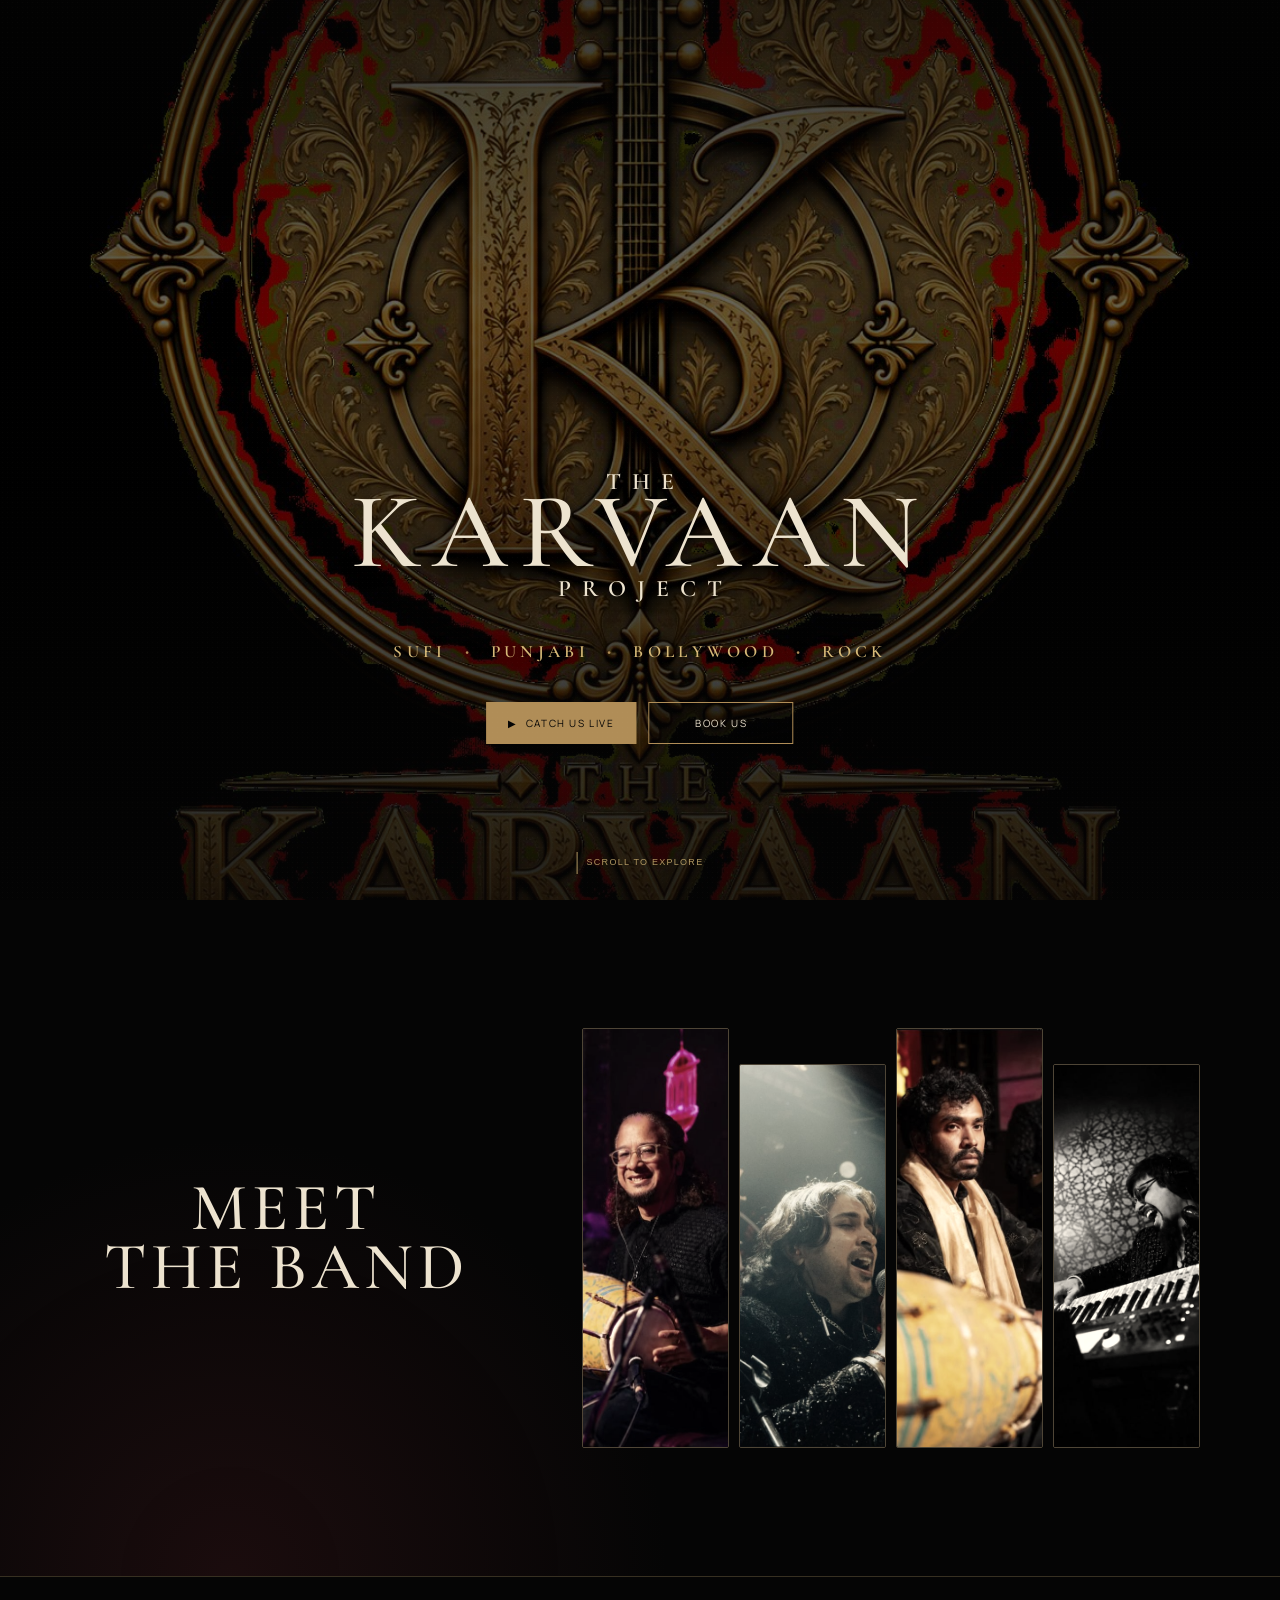
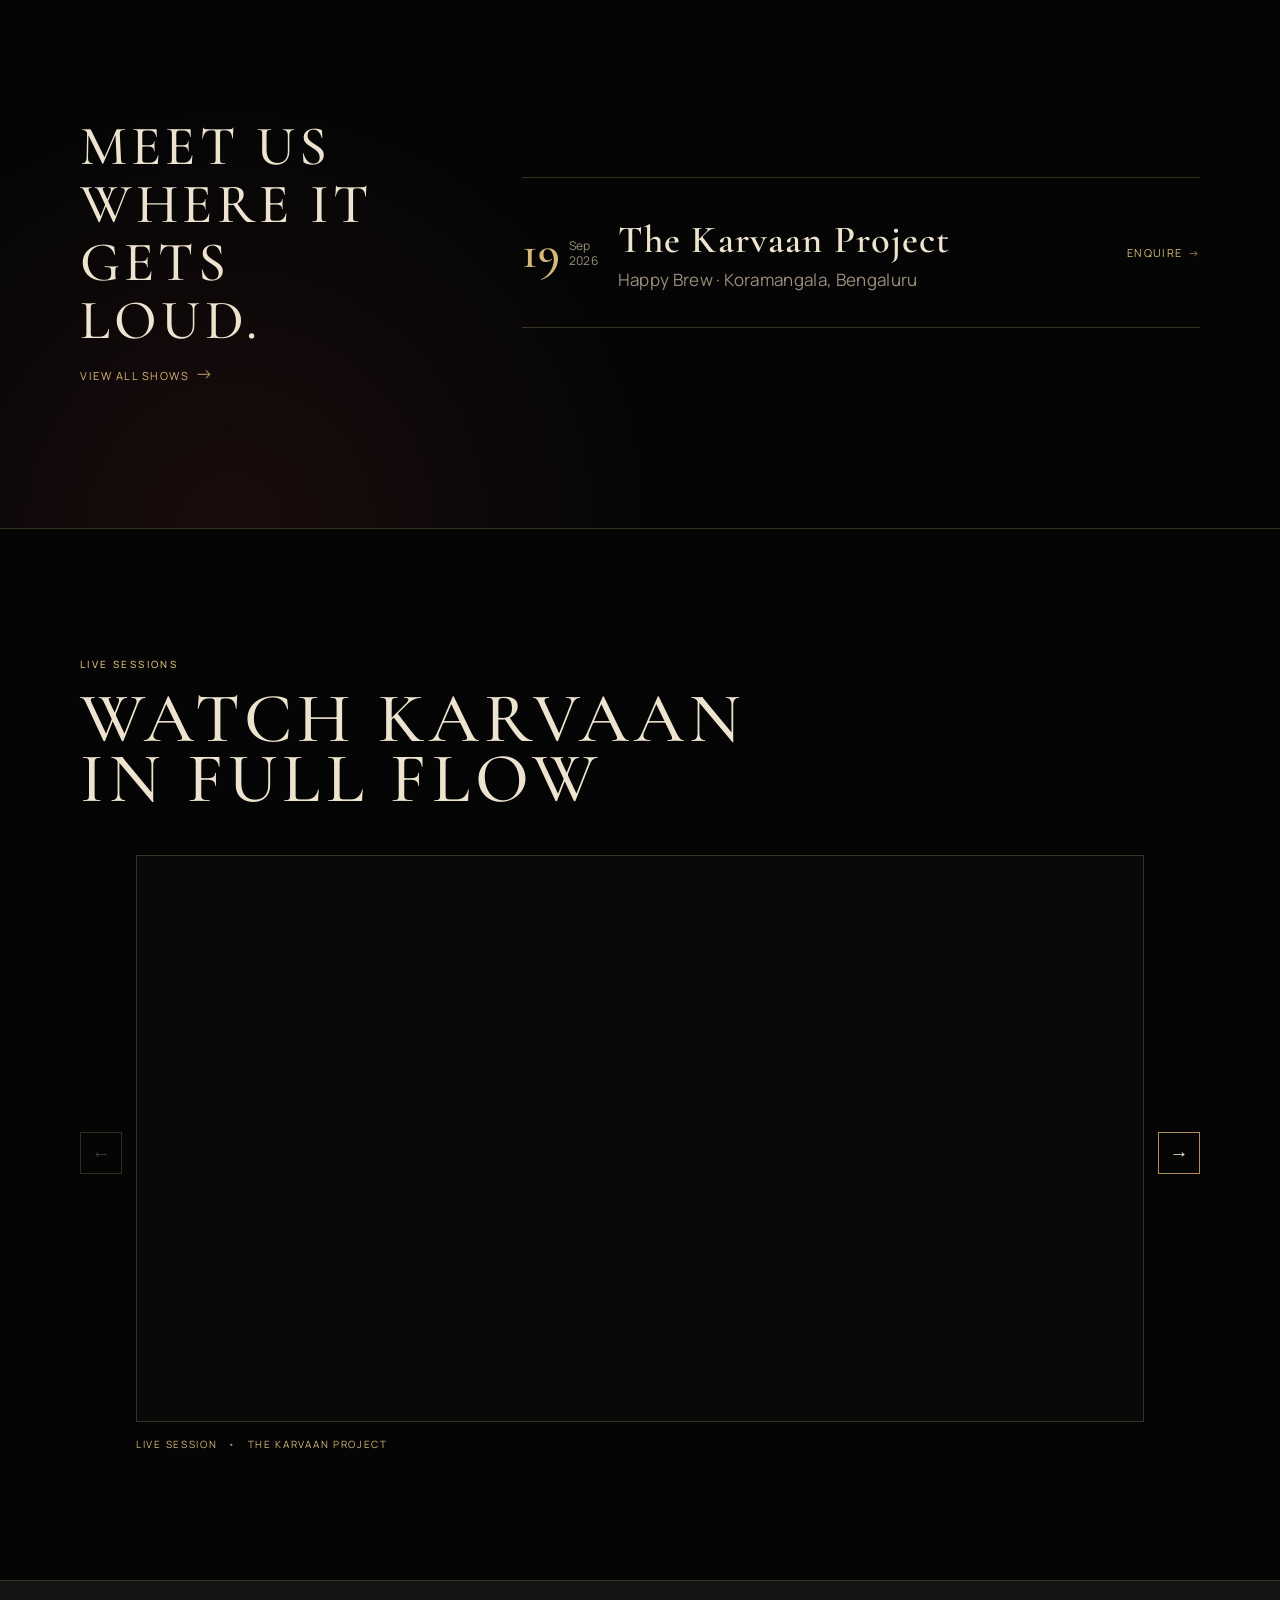
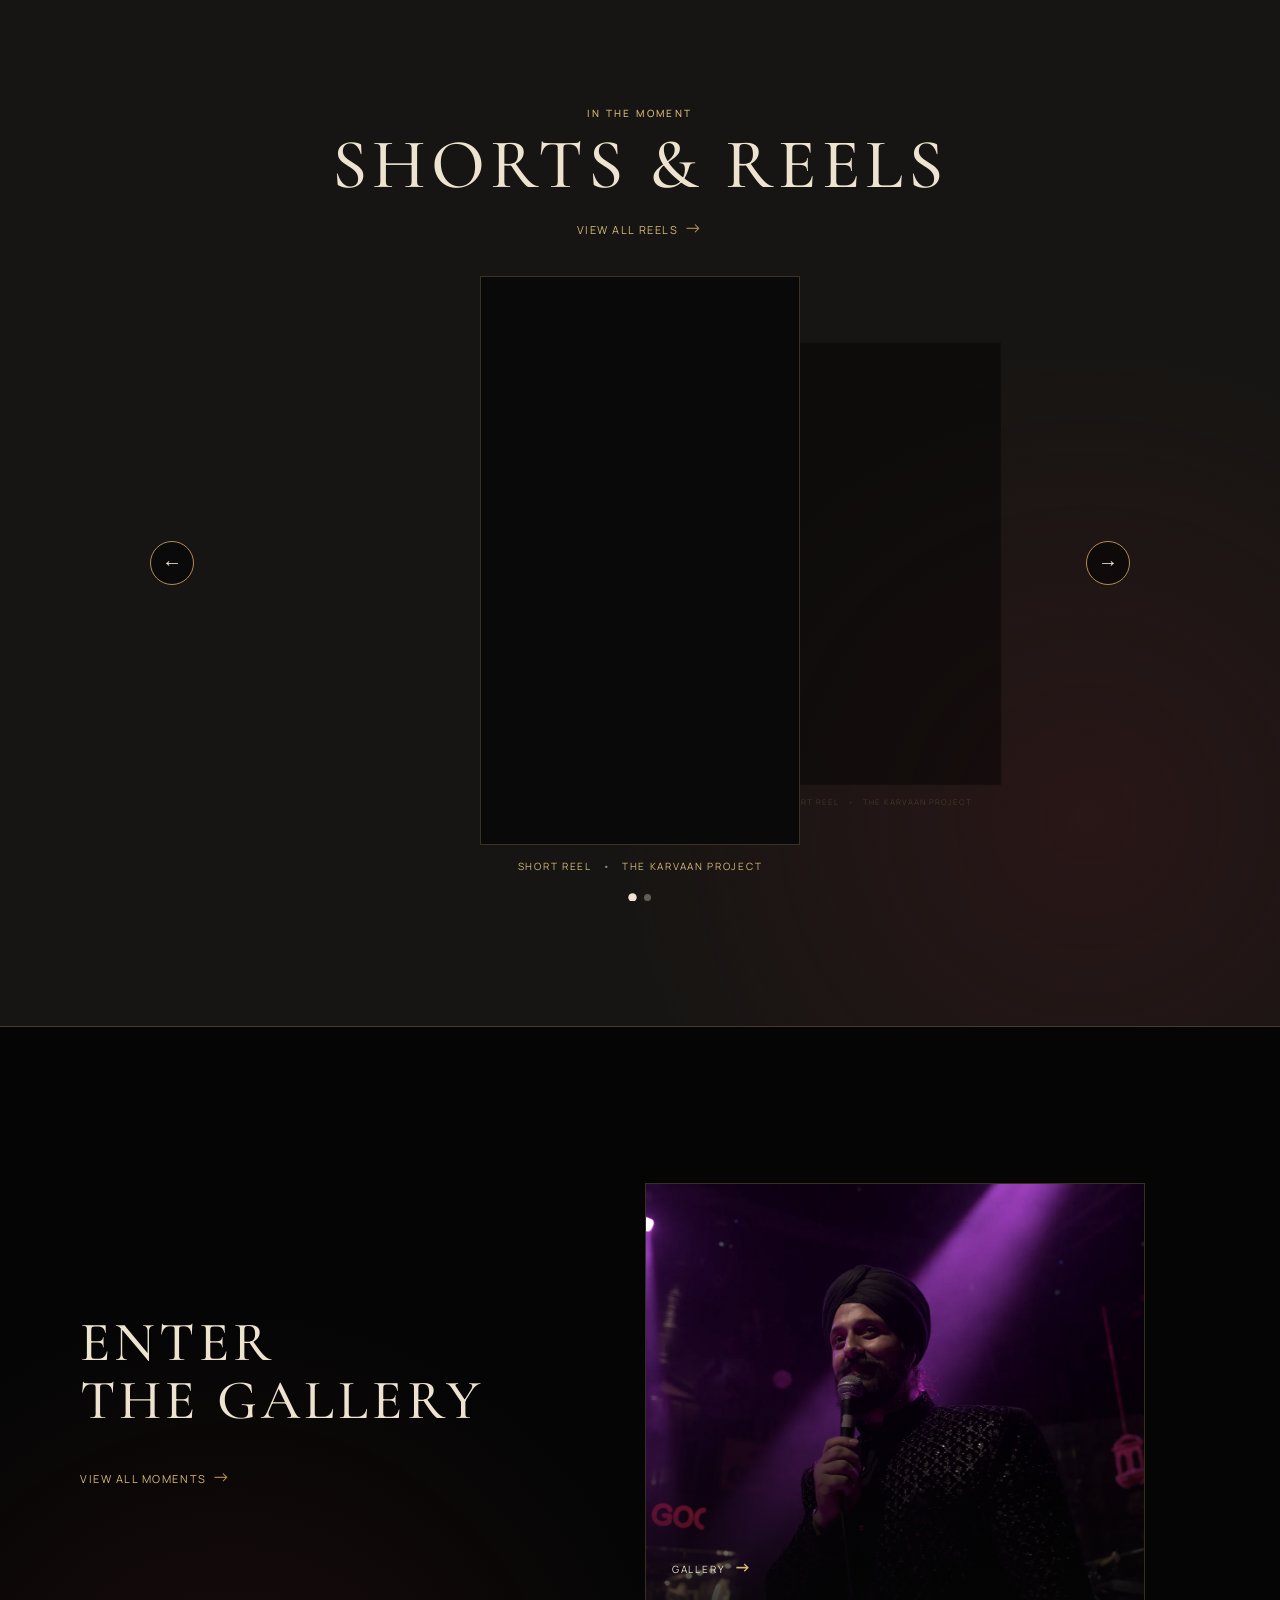
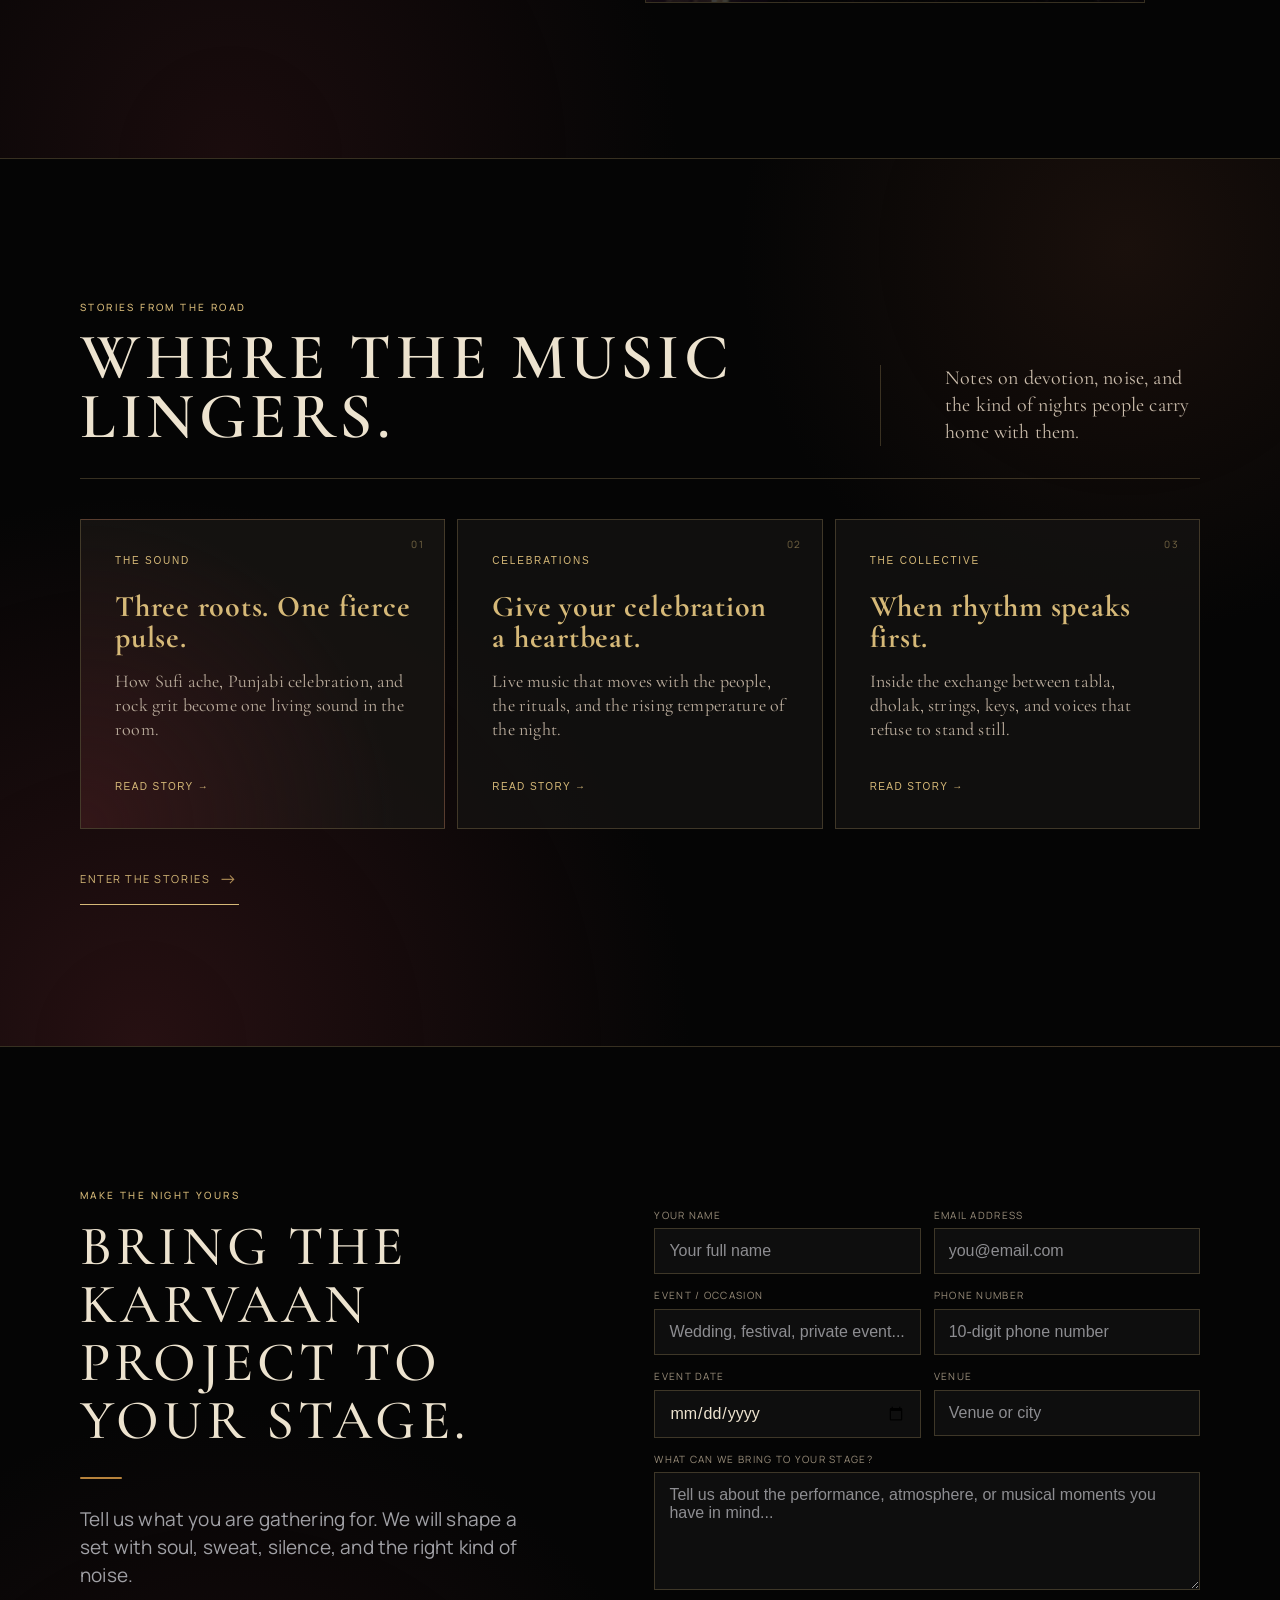
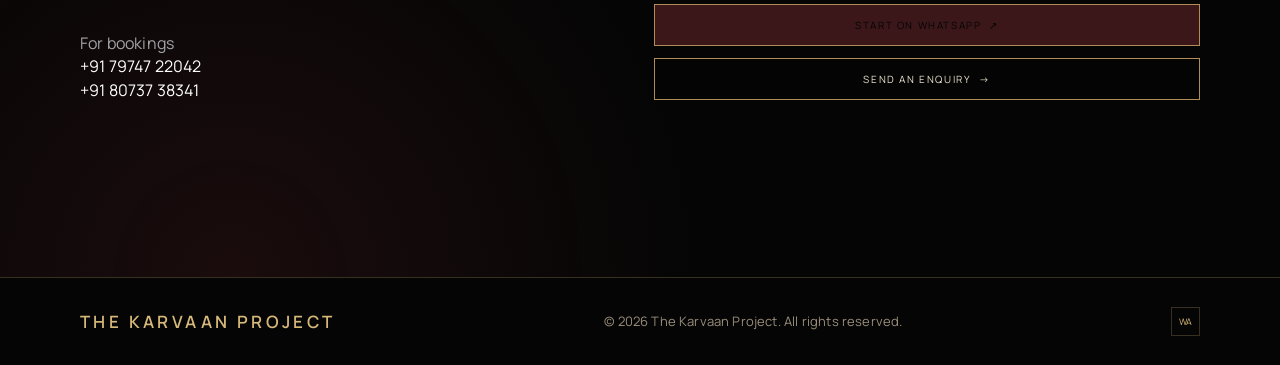
==== commit 5a6e7b1b: "Add files via upload" ====
--- a/index.html
+++ b/index.html
@@ -7,20 +7,24 @@
     <meta property="og:type" content="website" /><meta property="og:site_name" content="The Karvaan Project" /><meta property="og:title" content="The Karvaan Project | Sufi, Punjabi & Rock Live Band" /><meta property="og:description" content="Live Sufi, Punjabi and rock music for weddings, celebrations, festivals and corporate events." />
     <meta name="twitter:card" content="summary" /><meta name="twitter:title" content="The Karvaan Project | Sufi, Punjabi & Rock Live Band" /><meta name="twitter:description" content="Live music for unforgettable celebrations." />
     <title>The Karvaan Project | Sufi, Punjabi & Rock Live Band</title>
-    <link rel="stylesheet" href="styles.css" /><link rel="stylesheet" href="overrides.css" /><link rel="stylesheet" href="band.css" /><link rel="stylesheet" href="theme.css" /><link rel="stylesheet" href="seo.css" /><link rel="stylesheet" href="netflix-hero.css" />
+    <link rel="preconnect" href="https://fonts.googleapis.com" />
+    <link rel="preconnect" href="https://fonts.gstatic.com" crossorigin />
+    <link href="https://fonts.googleapis.com/css2?family=Cormorant+Garamond:wght@400;500;600;700&family=Manrope:wght@400;500;600;700&display=swap" rel="stylesheet" />
+    <link rel="stylesheet" href="styles.css" /><link rel="stylesheet" href="band.css" /><link rel="stylesheet" href="theme.css" /><link rel="stylesheet" href="seo.css" /><link rel="stylesheet" href="netflix-hero.css" />
     <script type="application/ld+json">{"@context":"https://schema.org","@type":"MusicGroup","name":"The Karvaan Project","description":"A live music collective performing Sufi, Punjabi and rock music for weddings, private celebrations, festivals and corporate events in India.","genre":["Sufi music","Punjabi music","Rock music"],"telephone":["+91 79747 22042","+91 80737 38341"],"contactPoint":[{"@type":"ContactPoint","telephone":"+91 79747 22042","contactType":"bookings","availableLanguage":["English","Hindi"]}]}</script>
   </head>
   <body>
-    <header class="nav" id="top"><a class="brand" href="#top">The Karvaan Project</a><button class="menu-toggle" aria-label="Open menu" aria-expanded="false"><i></i><i></i></button><nav aria-label="Main navigation"><a class="nav-home" href="#top">Home</a><a href="band.html">Meet the band</a><a href="#music">Music</a><a href="#moments">Gallery</a><a href="news.html">News</a><a href="#shows">Shows</a><a class="nav-book" href="#book">Book us <span>↗</span></a></nav></header>
+    <header class="nav" id="top"><a class="brand" href="#top">The Karvaan Project</a><button class="menu-toggle" aria-label="Open menu" aria-expanded="false"><i></i><i></i><i></i></button><nav aria-label="Main navigation"><a class="nav-home" href="#top">Home</a><a href="band.html">Meet the band</a><a href="#music">Music</a><a href="reels.html">Reels</a><a href="gallery.html">Gallery</a><a href="news.html">News</a><a href="shows.html">Shows</a><a class="nav-book" href="#book">Book us <span>↗</span></a></nav></header>
     <main>
-      <section class="hero"><div class="hero-image"></div><video class="hero-video" autoplay muted loop playsinline aria-hidden="true"><source src="assets/Mora%20Piya.%20Exp%202.mp4" type="video/mp4" /></video><div class="hero-shade"></div><div class="hero-copy"><h1><span>The</span> Karvaan <span>Project</span></h1><p class="eyebrow"><span>Sufi</span><b>•</b><span>Punjabi</span><b>•</b><span>Bollywood</span><b>•</b><span>Rock</span></p><div class="hero-actions"><a class="button gold" href="#shows"><span class="play">▶</span> Catch us live</a><a class="button outline" href="#book">Book us</a></div></div><a class="scroll-cue" href="#band"><span></span> Scroll to explore</a></section>
-      <section class="band-teaser" id="band"><div class="band-teaser-copy"><h2>Meet<br />The Band</h2></div><a class="band-teaser-photos" href="band.html" aria-label="Meet The Karvaan Project band"><img src="assets/guitarist.png" alt="The Karvaan Project guitarist" /><img src="assets/dholak.png" alt="The Karvaan Project dholak player" /><img src="assets/singer-1.png" alt="The Karvaan Project singer" /><img src="assets/singer-3.png" alt="The Karvaan Project singer" /></a></section>
-      <section class="music-band" id="music"><div class="section-label centered">The sound of Karvaan</div><h2>Prayer in the throat.<br />Thunder in the rhythm.</h2><div class="genre-grid"><article><span>01</span><h3>Sufi</h3><p>Poetry that aches, melodies that rise slowly, and a stillness that lands deep.</p></article><article><span>02</span><h3>Punjabi</h3><p>Folk-rooted swing, dhol-driven release, and the joy of every voice joining in.</p></article><article><span>03</span><h3>Rock</h3><p>Grit in the strings, heat in the drums, and familiar songs made fiercely new.</p></article></div><a class="button outline light" href="#shows">Find us live on stage</a></section>
-      <section class="moments section" id="moments"><div class="section-head"><div><div class="section-label">When the room lets go</div><h2>Not just a stage.<br />A state of being.</h2></div><a class="text-link" href="band.html">See who carries the sound <span>→</span></a></div><div class="gallery"><figure><img src="assets/singer-1.png" alt="Singer performing live" /></figure><figure><img src="assets/guitarist.png" alt="Guitarist on stage" /></figure><figure><img src="assets/singer-3.png" alt="Singer performing live" /></figure><figure><img src="assets/tabla.png" alt="Tabla player on stage" /></figure></div></section>
+      <section class="hero"><div class="hero-image"></div><video class="hero-video" autoplay muted loop playsinline preload="metadata" poster="assets/bg-mobile.jpg" aria-hidden="true"><source media="(min-width: 761px)" src="assets/Mora%20Piya.%20Exp%202.mp4" type="video/mp4" /></video><div class="hero-shade"></div><div class="hero-copy"><h1><span>The</span> Karvaan <span>Project</span></h1><p class="eyebrow"><span>Sufi</span><b>•</b><span>Punjabi</span><b>•</b><span>Bollywood</span><b>•</b><span>Rock</span></p><div class="hero-actions"><a class="button gold" href="#shows"><span class="play">▶</span> Catch us live</a><a class="button outline" href="#book">Book us</a></div></div><a class="scroll-cue" href="#band"><span></span> Scroll to explore</a></section>
+      <section class="band-teaser" id="band"><div class="band-teaser-copy"><h2>Meet<br />The Band</h2></div><a class="band-teaser-photos" href="band.html" aria-label="Meet The Karvaan Project band"><img src="assets/guitarist-mobile.jpg" loading="lazy" decoding="async" alt="The Karvaan Project guitarist" /><img src="assets/dholak-mobile.jpg" loading="lazy" decoding="async" alt="The Karvaan Project dholak player" /><img src="assets/singer-1-mobile.jpg" loading="lazy" decoding="async" alt="The Karvaan Project singer" /><img src="assets/singer-3-mobile.jpg" loading="lazy" decoding="async" alt="The Karvaan Project singer" /></a></section>
+      <section class="shows featured-shows" id="shows"><div class="shows-intro"><h2>Meet us<br />where it gets loud.</h2><a class="text-link" href="shows.html">View all shows <span>→</span></a></div><div class="show-list single-show"><article><time><b>19</b><span>Sep<br />2026</span></time><div><h3>The Karvaan Project</h3><p>Happy Brew · Koramangala, Bengaluru</p></div><a href="#book">Enquire <span>→</span></a></article></div></section>
+      <section class="videos-section" id="music" aria-labelledby="videos-title"><div class="videos-head"><div><div class="section-label">Live sessions</div><h2 id="videos-title">Watch Karvaan<br />in full flow</h2></div></div><div class="video-slider" data-video-slider><button class="video-arrow previous" type="button" aria-label="Previous video">←</button><div class="video-viewport"><div class="video-track"><article class="video-slide"><div class="youtube-frame"><iframe src="https://www.youtube-nocookie.com/embed/ulAW42R0iZg?rel=0" title="The Karvaan Project live session" loading="lazy" allow="accelerometer; autoplay; clipboard-write; encrypted-media; gyroscope; picture-in-picture; web-share" allowfullscreen></iframe></div><p>Live session <span>•</span> The Karvaan Project</p></article><article class="video-slide"><div class="youtube-frame"><iframe src="https://www.youtube-nocookie.com/embed/HFb9XERluUI?rel=0" title="The Karvaan Project live session" loading="lazy" allow="accelerometer; autoplay; clipboard-write; encrypted-media; gyroscope; picture-in-picture; web-share" allowfullscreen></iframe></div><p>Live session <span>•</span> The Karvaan Project</p></article></div></div><button class="video-arrow next" type="button" aria-label="Next video">→</button></div></section>
+      <section class="shorts-section" aria-labelledby="shorts-title"><div class="shorts-head"><div class="section-label">In the moment</div><h2 id="shorts-title">Shorts &amp; reels</h2><a class="text-link shorts-page-link" href="reels.html">View all reels <span>→</span></a></div><div class="reel-slider" data-reel-slider><button class="reel-arrow previous" type="button" aria-label="Previous short">←</button><div class="reel-stage"><article class="reel-card"><div class="short-frame"><iframe src="https://www.youtube-nocookie.com/embed/toSbKOr291Q?rel=0" title="The Karvaan Project short reel" loading="lazy" allow="accelerometer; autoplay; clipboard-write; encrypted-media; gyroscope; picture-in-picture; web-share" allowfullscreen></iframe></div><p>Short reel <span>•</span> The Karvaan Project</p></article><article class="reel-card"><div class="short-frame"><iframe src="https://www.youtube-nocookie.com/embed/gV0FPiI_hdw?rel=0" title="The Karvaan Project short reel" loading="lazy" allow="accelerometer; autoplay; clipboard-write; encrypted-media; gyroscope; picture-in-picture; web-share" allowfullscreen></iframe></div><p>Short reel <span>•</span> The Karvaan Project</p></article></div><button class="reel-arrow next" type="button" aria-label="Next short">→</button><div class="reel-dots" aria-label="Shorts slider navigation"><button type="button" aria-label="Show short 1"></button><button type="button" aria-label="Show short 2"></button></div></div></section>
+      <section class="moments section home-gallery" id="moments" aria-labelledby="gallery-title"><div class="home-gallery-layout"><div class="home-gallery-copy"><h2 id="gallery-title">Enter<br />the gallery</h2><a class="text-link" href="gallery.html">View all moments <span>→</span></a></div><a class="gallery-preview" href="gallery.html" aria-label="Open The Karvaan Project gallery"><img src="assets/gallery/DSC06767.webp" loading="lazy" decoding="async" alt="The Karvaan Project singer performing live under purple stage lights" /><span>Gallery <b>→</b></span></a></div></section>
       <section class="news-section" id="news"><div class="news-heading"><div><div class="section-label">Stories from the road</div><h2>Where the music lingers.</h2></div><p>Notes on devotion, noise, and the kind of nights people carry home with them.</p></div><div class="news-grid"><article><p class="article-type">The sound</p><h3>Three roots. One fierce pulse.</h3><p>How Sufi ache, Punjabi celebration, and rock grit become one living sound in the room.</p><a href="news.html#sound">Read story <span>→</span></a></article><article><p class="article-type">Celebrations</p><h3>Give your celebration a heartbeat.</h3><p>Live music that moves with the people, the rituals, and the rising temperature of the night.</p><a href="news.html#celebrations">Read story <span>→</span></a></article><article><p class="article-type">The collective</p><h3>When rhythm speaks first.</h3><p>Inside the exchange between tabla, dholak, strings, keys, and voices that refuse to stand still.</p><a href="news.html#collective">Read story <span>→</span></a></article></div><a class="text-link news-all" href="news.html">Enter the stories <span>→</span></a></section>
-      <section class="shows" id="shows"><div class="shows-intro"><div class="section-label">Follow the sound</div><h2>Meet us<br />where it gets loud.</h2><p>Catch The Karvaan Project live—where the lights are low, the rhythm is high, and the night refuses to end early.</p></div><div class="show-list"><article><time><b>14</b><span>Sep<br />2026</span></time><div><h3>Mehfil Under the Stars</h3><p>Gurugram, Haryana</p></div><a href="#book">Enquire <span>→</span></a></article><article><time><b>28</b><span>Sep<br />2026</span></time><div><h3>Raag &amp; Riot Festival</h3><p>New Delhi</p></div><a href="#book">Enquire <span>→</span></a></article><article><time><b>12</b><span>Oct<br />2026</span></time><div><h3>Private Celebration</h3><p>Jaipur, Rajasthan</p></div><a href="#book">Enquire <span>→</span></a></article></div></section>
-      <section class="booking section" id="book"><div class="booking-copy"><div class="section-label">Make the night yours</div><h2>Bring The Karvaan Project to your stage.</h2><span class="rule"></span><p>Tell us what you are gathering for. We will shape a set with soul, sweat, silence, and the right kind of noise.</p><div class="contact-note">For bookings<br /><a href="tel:+917974722042">+91 79747 22042</a><br /><a href="tel:+918073738341">+91 80737 38341</a></div></div><form class="booking-form"><div class="form-row"><label>Your name<input required type="text" name="name" placeholder="Your full name" /></label><label>Email address<input required type="email" name="email" placeholder="you@email.com" /></label></div><div class="form-row"><label>Event / occasion<input type="text" name="event" placeholder="Wedding, festival, private event..." /></label><label>Event date<input type="date" name="date" /></label></div><label>Tell us about your night<textarea name="message" rows="5" placeholder="Where it is, who is coming, and the feeling you want to leave behind..."></textarea></label><a class="button gold submit whatsapp" href="https://wa.me/917974722042" target="_blank" rel="noopener">Start on WhatsApp <span>↗</span></a><button class="button outline submit" type="submit">Send an enquiry <span>→</span></button><p class="form-status" aria-live="polite"></p></form></section>
+      <section class="booking section" id="book"><div class="booking-copy"><div class="section-label">Make the night yours</div><h2>Bring The Karvaan Project to your stage.</h2><span class="rule"></span><p>Tell us what you are gathering for. We will shape a set with soul, sweat, silence, and the right kind of noise.</p><div class="contact-note">For bookings<br /><a href="tel:+917974722042">+91 79747 22042</a><br /><a href="tel:+918073738341">+91 80737 38341</a></div></div><form class="booking-form" data-sheet-endpoint="https://script.google.com/macros/s/AKfycbwS_XFXkTwxJxBAcqxWW-FLWQFzVeQN6qQ7SvWmPxv0fNJF-8fmMZy9xBASryRGMwRiBQ/exec"><div class="form-row"><label>Your name<input required type="text" name="name" placeholder="Your full name" /></label><label>Email address<input required type="email" name="email" placeholder="you@email.com" /></label></div><div class="form-row"><label>Event / occasion<input type="text" name="event" placeholder="Wedding, festival, private event..." /></label><label>Phone number<input required type="tel" name="phone" inputmode="numeric" autocomplete="tel" pattern="[0-9]{10}" minlength="10" maxlength="10" placeholder="10-digit phone number" /></label></div><div class="form-row"><label>Event date<input type="date" name="date" /></label><label>Venue<input type="text" name="venue" placeholder="Venue or city" /></label></div><label>What can we bring to your stage?<textarea name="message" rows="5" placeholder="Tell us about the performance, atmosphere, or musical moments you have in mind..."></textarea></label><a class="button gold submit whatsapp" href="https://wa.me/917974722042" target="_blank" rel="noopener">Start on WhatsApp <span>↗</span></a><button class="button outline submit" type="submit">Send an enquiry <span>→</span></button><p class="form-status" aria-live="polite"></p></form></section>
     </main>
-    <footer><a class="brand" href="#top">The Karvaan Project</a><p>© <span id="year"></span> The Karvaan Project. All rights reserved.</p><div class="socials"><a href="https://wa.me/917974722042" aria-label="WhatsApp">wa</a></div></footer><script src="script.js"></script>
+    <footer><a class="brand" href="#top">The Karvaan Project</a><p>© <span id="year"></span> The Karvaan Project. All rights reserved.</p><div class="socials"><a href="https://wa.me/917974722042" aria-label="WhatsApp">wa</a></div></footer><script src="script.js" defer></script>
   </body>
 </html>
--- a/theme.css
+++ b/theme.css
@@ -1,5 +1,3 @@
-@import url('https://fonts.googleapis.com/css2?family=Cormorant+Garamond:wght@400;500;600;700&family=Manrope:wght@400;500;600;700&display=swap');
-
 :root{--ink:#09090b;--ink-2:#111016;--ink-3:#17131a;--parchment:#e7dcc9;--soft:#b9aa9b;--antique:#b9965d;--antique-light:#dfc58c;--plum:#7a3c82;--plum-light:#b274b7;--ornament:rgba(185,150,93,.36)}
 body{background:var(--ink);color:var(--parchment);font-family:"DM Sans",sans-serif;letter-spacing:.005em}.nav{height:74px;background:rgba(7,7,9,.87);border-bottom:1px solid var(--ornament);padding:0 max(24px,calc((100vw - 1340px)/2));backdrop-filter:blur(15px)}.brand,.nav nav{font-family:"Cormorant Garamond",serif}.brand{font-size:22px;font-weight:600;letter-spacing:.13em;text-transform:uppercase;color:var(--antique-light)}.nav nav{gap:30px;font-family:"DM Sans",sans-serif;font-size:11px;letter-spacing:.13em;text-transform:uppercase;color:var(--parchment)}.nav-book{border-radius:0;background:transparent!important;color:var(--antique-light)!important;border:1px solid var(--antique)!important;padding:9px 17px}.nav-book span{display:inline}.hero{height:max(720px,100vh);border-bottom:1px solid var(--ornament);background:#0a090b}.hero-image{background-color:#271b28;background-blend-mode:multiply;background-position:center 48%;filter:saturate(.54) brightness(.61) sepia(.22)}.hero-shade{background:linear-gradient(90deg,rgba(5,5,7,.91) 0%,rgba(5,5,7,.48) 49%,rgba(5,5,7,.2) 100%),linear-gradient(0deg,rgba(6,6,8,.92),transparent 40%)}.hero-copy{max-width:700px;margin-left:clamp(25px,8vw,140px);text-align:left;padding-left:0}.eyebrow,.section-label{font-family:"DM Sans",sans-serif;color:var(--plum-light);font-size:10px;font-weight:500;letter-spacing:.29em;text-transform:uppercase}.hero h1,.story h2,.moments h2,.shows h2,.booking h2,.band-teaser h2{font-family:"Cormorant Garamond",serif;font-weight:600;color:var(--parchment);letter-spacing:.07em;text-transform:uppercase}.hero h1{font-size:clamp(56px,6.4vw,101px);line-height:.82;text-shadow:none;margin:20px 0 26px}.hero h1 span:first-child,.hero h1 span:last-child{font-family:"Cormorant Garamond",serif;letter-spacing:.26em;font-size:.22em;font-weight:600}.hero h1 span:last-child{margin-top:14px}.hero-description{max-width:460px;color:#d8ccbd;font-family:"Cormorant Garamond",serif;font-size:23px;line-height:1.35;letter-spacing:.025em;margin:0 0 31px}.button{border-radius:0;font-family:"DM Sans",sans-serif;font-size:11px;letter-spacing:.12em;text-transform:uppercase;padding:14px 21px}.gold{background:var(--plum);color:#f4e7dc}.gold:hover{background:#954d9b}.outline{border-color:var(--antique);background:rgba(0,0,0,.22);color:var(--parchment)}.scroll-cue{font-family:"DM Sans",sans-serif;color:var(--antique-light);letter-spacing:.14em;text-transform:uppercase;font-size:9px}.scroll-cue span{background:var(--plum-light)}.band-teaser{position:relative;background:radial-gradient(circle at 78% 48%,#2a182e 0,transparent 34%),var(--ink);border-bottom:1px solid var(--ornament)}.band-teaser::before,.music-band::before,.moments::before,.shows::before,.booking::before{content:"✦  ─────────  ✦";display:block;position:absolute;top:21px;left:50%;transform:translateX(-50%);width:max-content;font-family:"Cormorant Garamond",serif;color:var(--antique);font-size:16px;letter-spacing:6px}.band-teaser-copy{position:relative;z-index:1}.band-teaser h2{margin:15px 0 16px;font-size:clamp(48px,5.2vw,72px);line-height:.88}.band-teaser p{font-family:"Cormorant Garamond",serif;font-size:22px;color:#cdbfae;line-height:1.35}.text-link{font-family:"DM Sans",sans-serif;font-size:11px;letter-spacing:.14em;text-transform:uppercase;color:var(--plum-light)}.text-link span{color:var(--antique-light)}.band-teaser-photos img{border-radius:2px;filter:saturate(.62) sepia(.18);border:1px solid rgba(185,150,93,.42)}.music-band{position:relative;background:linear-gradient(rgba(8,7,10,.8),rgba(8,7,10,.88)),url("https://images.unsplash.com/photo-1521337581100-8ca9a73a5f79?auto=format&fit=crop&w=2000&q=85") center/cover;border-bottom:1px solid var(--ornament)}.music-band h2{font-family:"Cormorant Garamond",serif;font-size:clamp(50px,5.5vw,78px);font-weight:600;letter-spacing:.07em;text-transform:uppercase;line-height:.88;color:var(--parchment)}.genre-grid{background:rgba(24,16,25,.78);border:1px solid var(--ornament);border-radius:0}.genre-grid article{border-color:var(--ornament)}.genre-grid span{font-family:"DM Sans",sans-serif;color:var(--plum-light);letter-spacing:.16em}.genre-grid h3{font-family:"Cormorant Garamond",serif;font-size:39px;color:var(--antique-light);letter-spacing:.06em;text-transform:uppercase}.genre-grid p{font-family:"Cormorant Garamond",serif;color:#d8ccbd;font-size:18px}.light{background:transparent;color:var(--parchment);border:1px solid var(--antique)}.moments{position:relative;background:var(--ink-2);border-bottom:1px solid var(--ornament)}.gallery figure{border-radius:2px;border:1px solid var(--ornament)}.gallery img{filter:saturate(.55) sepia(.25)}.shows{position:relative;background:radial-gradient(circle at 18% 90%,#221328,transparent 34%),var(--ink);border-bottom:1px solid var(--ornament)}.shows-intro p{font-family:"Cormorant Garamond",serif;color:#cdbfae;font-size:21px}.show-list{border-color:var(--ornament)}.show-list article{border-color:var(--ornament)}time b{font-family:"Cormorant Garamond",serif;color:var(--antique-light);font-size:47px}.show-list h3{font-family:"Cormorant Garamond",serif;color:var(--parchment);font-size:27px;letter-spacing:.03em}.show-list p,time span{color:var(--soft)}.show-list a{font-family:"DM Sans",sans-serif;font-size:11px;letter-spacing:.12em;text-transform:uppercase;color:var(--plum-light)}.booking{position:relative;background:radial-gradient(circle at 20% 100%,#301535,transparent 36%),#0b0a0d}.booking-form input,.booking-form textarea{border-radius:0;background:rgba(255,255,255,.035);border-color:var(--ornament);color:var(--parchment)}.booking-form input:focus,.booking-form textarea:focus{border-color:var(--antique-light);box-shadow:0 0 0 2px rgba(185,150,93,.16)}.booking-form label{font-family:"DM Sans",sans-serif;letter-spacing:.13em;text-transform:uppercase;color:var(--soft);font-size:10px}.submit{border-radius:0}.whatsapp{display:flex;background:#54275c!important;border:1px solid var(--plum-light)}footer{background:#09090b;border-top:1px solid var(--ornament);color:var(--soft)}footer .brand{font-size:17px}.socials a{border-radius:0;border-color:var(--ornament);color:var(--antique-light)}
 
@@ -27,3 +25,44 @@
 .band-teaser-photos{cursor:pointer}
 .band-teaser-photos:focus-visible{outline:2px solid var(--antique-light);outline-offset:8px}
 .hero h1{color:var(--parchment)}
+
+/* Performance: a small local still image is used below the desktop breakpoint. */
+.hero-image{background-image:url("assets/bg-mobile.jpg")!important}
+.music-band{background-image:linear-gradient(rgba(5,5,5,.82),rgba(5,5,5,.91)),none!important;background-color:var(--ink-2)}
+@media(max-width:760px){.hero-video{display:none}}
+
+/* Gallery: an editorial, responsive mosaic that keeps the live-performance story central. */
+.moments .section-head{align-items:end}.moments .gallery{grid-template-columns:1fr .88fr 1.28fr .92fr;grid-template-rows:260px 190px;height:470px;gap:12px}.moments .gallery figure:nth-child(1){grid-row:1 / span 2}.moments .gallery figure:nth-child(2){grid-row:1 / span 2}.moments .gallery figure:nth-child(3){grid-column:3 / span 2}.moments .gallery figure:nth-child(4){grid-column:3}.moments .gallery figure:nth-child(5){grid-column:4}.moments .gallery figure:nth-child(6){display:none}.moments .gallery figure{border-radius:0;background:var(--ink)}.moments .gallery img{object-position:center;filter:saturate(.58) sepia(.2) contrast(1.08)}
+@media(max-width:760px){.moments .section-head{align-items:flex-start}.moments .gallery{grid-template-columns:1fr 1fr;grid-template-rows:260px 185px 185px;height:auto;gap:8px}.moments .gallery figure:nth-child(1){grid-row:1 / span 2}.moments .gallery figure:nth-child(2){grid-row:auto}.moments .gallery figure:nth-child(3){display:block;grid-column:auto}.moments .gallery figure:nth-child(4){grid-column:auto}.moments .gallery figure:nth-child(5){grid-column:auto}.moments .gallery figure:nth-child(6){display:block;grid-column:auto}.moments .gallery figure{min-height:185px}}
+
+/* Dedicated photo gallery */
+.home-gallery-layout{display:grid;grid-template-columns:.8fr 1.2fr;gap:clamp(45px,8vw,125px);align-items:center;min-height:450px}.home-gallery-copy{max-width:430px}.home-gallery-copy h2{margin:18px 0 22px}.home-gallery-copy p{margin:0 0 23px;font-family:"Cormorant Garamond",Georgia,serif;font-size:21px;line-height:1.35;color:#c5baa8}.gallery-preview{position:relative;display:block;justify-self:center;overflow:hidden;width:min(100%,500px);height:420px;border:1px solid var(--ornament);background:var(--ink)}.gallery-preview img{width:100%;height:100%;position:absolute;inset:0;object-fit:cover;object-position:center;filter:saturate(.6) sepia(.12) contrast(1.08);transition:transform .7s ease,filter .4s ease}.gallery-preview:hover img{transform:scale(1.035);filter:saturate(.82) sepia(.06) contrast(1.06)}.gallery-preview::after{content:"";position:absolute;inset:0;background:linear-gradient(0deg,rgba(5,5,5,.78),transparent 55%)}.gallery-preview span{position:absolute;z-index:1;left:26px;bottom:22px;font-family:"Manrope",sans-serif;color:var(--parchment);font-size:10px;letter-spacing:.18em;text-transform:uppercase}.gallery-preview b{font-size:17px;color:var(--antique-light);margin-left:5px}.gallery-page{background:var(--ink)}.gallery-page .nav{position:absolute}.gallery-hero{padding:clamp(145px,18vw,230px) max(24px,calc((100vw - 1120px)/2)) clamp(65px,9vw,115px);text-align:center;background:radial-gradient(circle at 50% 0,rgba(59,23,26,.55),transparent 46%),var(--ink)}.gallery-hero h1{margin:18px 0 22px;font-family:"Cormorant Garamond",Georgia,serif;font-size:clamp(58px,7vw,108px);font-weight:500;line-height:.82;letter-spacing:.075em;text-transform:uppercase;color:var(--parchment)}.gallery-hero>p:last-child{max-width:500px;margin:auto;font-family:"Cormorant Garamond",Georgia,serif;font-size:21px;line-height:1.35;color:#c5baa8}.full-gallery{max-width:1400px;margin:0 auto;padding:0 clamp(16px,3vw,44px) clamp(80px,10vw,150px);display:grid;grid-template-columns:repeat(12,1fr);grid-auto-rows:72px;gap:12px}.gallery-shot{margin:0;overflow:hidden;border:1px solid var(--ornament);background:var(--ink-2)}.gallery-shot img{display:block;width:100%;height:100%;object-fit:cover;filter:saturate(.6) sepia(.18) contrast(1.06);transition:transform .55s ease,filter .35s ease}.gallery-shot:hover img{transform:scale(1.04);filter:saturate(.82) sepia(.1) contrast(1.04)}.shot-a{grid-column:span 5;grid-row:span 7}.shot-b{grid-column:span 3;grid-row:span 5}.shot-c{grid-column:span 4;grid-row:span 5}.shot-d{grid-column:span 3;grid-row:span 5}.shot-e{grid-column:span 5;grid-row:span 5}.shot-f{grid-column:span 4;grid-row:span 5}.shot-g{grid-column:span 4;grid-row:span 6}.shot-h{grid-column:span 4;grid-row:span 6}.shot-i{grid-column:span 4;grid-row:span 6}.shot-j{grid-column:span 3;grid-row:span 5}.shot-k{grid-column:span 5;grid-row:span 5}.shot-l{grid-column:span 4;grid-row:span 5}.shot-m{grid-column:span 4;grid-row:span 6}.shot-n{grid-column:span 4;grid-row:span 6}.shot-o{grid-column:span 4;grid-row:span 6}.gallery-cta{padding:clamp(70px,8vw,120px) 24px;text-align:center;background:radial-gradient(circle at 50% 0,rgba(59,23,26,.55),transparent 67%),var(--ink-2)}.gallery-cta p{margin:0 0 25px;font-family:"Cormorant Garamond",Georgia,serif;font-size:clamp(34px,4vw,56px);line-height:1;color:var(--parchment)}
+.home-gallery{background:radial-gradient(circle at 18% 100%,rgba(59,23,26,.4),transparent 35%),var(--ink)!important}
+
+/* YouTube sessions slider */
+.videos-section{padding:clamp(80px,10vw,135px) max(24px,calc((100vw - 1120px)/2));background:var(--ink);border-bottom:1px solid var(--ornament)}.videos-head{display:flex;justify-content:space-between;align-items:end;gap:35px;margin-bottom:45px}.videos-head h2{margin:17px 0 0;font-family:"Cormorant Garamond",Georgia,serif;font-size:clamp(50px,5.5vw,78px);font-weight:500;line-height:.86;letter-spacing:.075em;text-transform:uppercase;color:var(--parchment)}.videos-head>p{max-width:260px;margin:0 0 5px;font-family:"Cormorant Garamond",Georgia,serif;font-size:20px;line-height:1.35;color:#c5baa8}.video-slider{display:grid;grid-template-columns:42px minmax(0,1fr) 42px;gap:14px;align-items:center}.video-viewport{overflow:hidden}.video-track{display:flex}.video-slide{flex:0 0 100%;margin:0}.youtube-frame{position:relative;overflow:hidden;aspect-ratio:16 / 9;border:1px solid var(--ornament);background:#090909}.youtube-frame iframe{position:absolute;inset:0;width:100%;height:100%;border:0}.video-slide p,.video-note{font-family:"Manrope",sans-serif;font-size:10px;letter-spacing:.17em;text-transform:uppercase;color:var(--antique-light)}.video-slide p{margin:15px 0 0}.video-slide p span{padding:0 7px;color:var(--soft)}.video-arrow{width:42px;height:42px;border:1px solid var(--antique);border-radius:0;background:transparent;color:var(--parchment);font-size:19px;line-height:1}.video-arrow:disabled{opacity:.28;cursor:not-allowed}.video-note{margin:23px 0 0;text-align:center;color:var(--soft)}
+@media(max-width:760px){.videos-section{padding:75px 20px}.videos-head{display:block;margin-bottom:32px}.videos-head>p{margin-top:20px;font-size:19px}.video-slider{grid-template-columns:1fr}.video-arrow{display:none}.video-note{margin-top:18px}}
+
+/* Stories: a stronger editorial hierarchy without changing the writing. */
+.news-section{background:radial-gradient(circle at 11% 100%,rgba(59,23,26,.62),transparent 38%),radial-gradient(circle at 88% 10%,rgba(79,43,28,.28),transparent 28%),var(--ink)!important}.news-heading{position:relative;align-items:center;margin-bottom:48px;padding-bottom:32px;border-bottom:1px solid var(--ornament)}.news-heading>p{padding-left:clamp(25px,5vw,80px);border-left:1px solid var(--ornament);max-width:380px;font-size:21px}.news-grid{grid-template-columns:1.32fr .84fr .84fr;gap:12px;border:0!important;background:transparent!important;counter-reset:story}.news-grid article{position:relative;min-height:310px;margin:0!important;padding:34px!important;border:1px solid var(--ornament)!important;background:rgba(23,21,19,.64);display:flex;flex-direction:column;transition:transform .25s ease,border-color .25s ease,background .25s ease;counter-increment:story}.news-grid article:first-child{background:radial-gradient(circle at 0 100%,rgba(59,23,26,.78),transparent 66%),rgba(23,21,19,.84)}.news-grid article::after{content:"0" counter(story);position:absolute;right:20px;top:17px;font-family:"Manrope",sans-serif;font-size:10px;letter-spacing:.15em;color:rgba(214,185,120,.5)}.news-grid article:hover{transform:translateY(-5px);border-color:var(--antique)!important;background:rgba(36,29,24,.88)}.news-grid h3{max-width:440px;font-size:clamp(30px,2.8vw,43px);line-height:.98;margin:22px 0 15px!important}.news-grid article:not(:first-child) h3{font-size:30px}.news-grid article>p:not(.article-type){font-size:19px;line-height:1.42}.news-grid a{margin-top:auto!important;padding-top:22px}.news-all{display:inline-flex;align-items:center;gap:7px;margin-top:29px;padding:12px 0;border-bottom:1px solid var(--antique-light)}
+@media(max-width:760px){.news-heading{margin-bottom:29px;padding-bottom:25px}.news-heading>p{padding:18px 0 0;border-left:0;border-top:1px solid var(--ornament);font-size:19px}.news-grid{grid-template-columns:1fr;gap:8px}.news-grid article{min-height:0;padding:27px!important}.news-grid article:first-child{min-height:285px}.news-grid h3,.news-grid article:not(:first-child) h3{font-size:32px}.news-grid article>p:not(.article-type){font-size:18px}.news-grid a{margin-top:19px!important}}
+
+/* Vertical YouTube Shorts slider */
+.video-track{transition:transform .45s ease}.shorts-section{padding:clamp(80px,10vw,125px) max(24px,calc((100vw - 1120px)/2));background:radial-gradient(circle at 85% 80%,rgba(59,23,26,.5),transparent 34%),var(--ink-2);border-bottom:1px solid var(--ornament)}.shorts-head{text-align:center;margin-bottom:35px}.shorts-head h2{margin:15px 0 0;font-family:"Cormorant Garamond",Georgia,serif;font-size:clamp(48px,5.5vw,76px);font-weight:500;letter-spacing:.075em;line-height:.86;text-transform:uppercase;color:var(--parchment)}.shorts-slider{max-width:530px;margin:auto}.short-frame{position:relative;width:min(100%,320px);margin:auto;overflow:hidden;aspect-ratio:9 / 16;border:1px solid var(--ornament);background:#090909}.short-frame iframe{position:absolute;inset:0;width:100%;height:100%;border:0}.shorts-slider .video-slide p{text-align:center}.shorts-slider .video-arrow{align-self:center}
+@media(max-width:760px){.shorts-section{padding:75px 20px}.short-frame{width:min(100%,330px)}.shorts-slider{max-width:330px}.shorts-slider .video-arrow{display:none}}
+
+/* Featured reels carousel */
+.reel-slider{position:relative;max-width:980px;height:625px;margin:auto;overflow:hidden}.reel-stage{position:relative;height:570px}.reel-card{position:absolute;top:0;left:50%;width:320px;margin:0;opacity:0;pointer-events:none;transform:translateX(-50%) scale(.72);transition:transform .55s ease,opacity .45s ease,filter .45s ease;filter:brightness(.5)}.reel-card.is-active{z-index:3;opacity:1;pointer-events:auto;transform:translateX(-50%) scale(1);filter:none}.reel-card.is-next{z-index:2;opacity:.48;transform:translateX(24%) scale(.78);filter:brightness(.48)}.reel-card.is-previous{z-index:1;opacity:.48;transform:translateX(-124%) scale(.78);filter:brightness(.48)}.reel-card .short-frame{width:320px;height:auto}.reel-card p{margin:14px 0 0;text-align:center;font-family:"Manrope",sans-serif;font-size:10px;letter-spacing:.17em;text-transform:uppercase;color:var(--antique-light)}.reel-card p span{padding:0 7px;color:var(--soft)}.reel-arrow{position:absolute;z-index:5;top:265px;width:44px;height:44px;border:1px solid var(--antique);border-radius:50%;background:rgba(5,5,5,.65);color:var(--parchment);font-size:20px}.reel-arrow.previous{left:0}.reel-arrow.next{right:0}.reel-dots{position:absolute;z-index:5;left:50%;bottom:0;display:flex;gap:8px;transform:translateX(-50%)}.reel-dots button{width:7px;height:7px;padding:0;border:0;border-radius:50%;background:rgba(237,227,207,.35)}.reel-dots button.is-active{background:var(--parchment);transform:scale(1.2)}
+@media(max-width:760px){.reel-slider{height:575px;max-width:360px}.reel-stage{height:525px}.reel-card,.reel-card .short-frame{width:280px}.reel-card.is-next{opacity:.2;transform:translateX(14%) scale(.75)}.reel-card.is-previous{opacity:.2;transform:translateX(-114%) scale(.75)}.reel-arrow{top:240px;width:38px;height:38px}.reel-arrow.previous{left:-4px}.reel-arrow.next{right:-4px}}
+
+/* One compact menu on every screen keeps the header calm and consistent. */
+.menu-toggle{display:grid;gap:5px;width:40px;padding:10px 0;border:0;background:transparent;cursor:pointer}.menu-toggle i{display:block;width:24px;height:1px;background:var(--antique-light);transition:transform .2s ease,opacity .2s ease}.menu-toggle[aria-expanded="true"] i:first-child{transform:translateY(6px) rotate(45deg)}.menu-toggle[aria-expanded="true"] i:nth-child(2){opacity:0}.menu-toggle[aria-expanded="true"] i:last-child{transform:translateY(-6px) rotate(-45deg)}.nav nav{display:none;position:absolute;top:74px;right:max(24px,calc((100vw - 1340px)/2));width:min(290px,calc(100vw - 48px));padding:20px 22px 23px;flex-direction:column;align-items:flex-start;gap:17px;background:rgba(5,5,5,.98);border:1px solid var(--ornament);box-shadow:0 16px 38px rgba(0,0,0,.35)}.nav nav.open{display:flex}.nav nav a{width:100%}.nav .nav-book{margin-top:5px;text-align:center}.reels-page-section{min-height:calc(100vh - 74px);padding-top:145px}.reels-page-section .shorts-head p{max-width:440px;margin:22px auto 0;font-family:"Cormorant Garamond",Georgia,serif;font-size:21px;line-height:1.35;color:var(--soft)}.reels-page-section .shorts-head h1{margin:15px 0 0;font-family:"Cormorant Garamond",Georgia,serif;font-size:clamp(48px,5.5vw,76px);font-weight:500;letter-spacing:.075em;line-height:.86;text-transform:uppercase;color:var(--parchment)}.shorts-page-link{margin-top:18px}
+@media(max-width:760px){.nav nav{top:60px;right:12px;width:calc(100vw - 24px)}.menu-toggle{width:34px}.menu-toggle i{width:22px}.reels-page-section{min-height:calc(100vh - 60px);padding-top:120px}}
+.band-page .menu-toggle[aria-expanded="true"] i:nth-child(2),.gallery-page .menu-toggle[aria-expanded="true"] i:nth-child(2),.news-page .menu-toggle[aria-expanded="true"] i:nth-child(2){opacity:1;transform:translateY(-3px) rotate(-45deg)}
+.shows-page-section{min-height:calc(100vh - 74px);padding-top:160px}.shows-page-section h1{font-family:"Cormorant Garamond",Georgia,serif;font-weight:600;color:var(--parchment);letter-spacing:.07em;text-transform:uppercase;font-size:clamp(48px,5.2vw,72px);line-height:.88;margin:15px 0 18px}.shows-page-section .show-list h2{font-family:"Cormorant Garamond",Georgia,serif;color:var(--parchment);font-size:30px;letter-spacing:.03em}.shows-page-cta{padding:70px 24px 85px;text-align:center;background:var(--ink-2);border-bottom:1px solid var(--ornament)}.shows-page-cta p{margin:0 0 22px;font-family:"Cormorant Garamond",Georgia,serif;font-size:26px;color:var(--parchment)}
+@media(max-width:760px){.shows-page-section{min-height:calc(100vh - 60px);padding-top:120px}.shows-page-section .show-list h2{font-size:25px}}
+.nav>.brand{width:54px;height:54px;flex:0 0 54px;background:url("assets/logo-emblem-muted-background.png") center/contain no-repeat;color:transparent!important;font-size:0;letter-spacing:0}.nav>.brand::selection{background:transparent}@media(max-width:760px){.nav>.brand{width:43px;height:43px;flex-basis:43px}}
+
+/* Single featured show */
+.single-show{align-self:center}.single-show article:only-child{min-height:150px;padding:33px 0}.single-show article:only-child h3{font-size:clamp(29px,3vw,42px)}.single-show article:only-child p{font-size:17px;letter-spacing:.02em}.shows-intro h2{margin-top:0}
+@media(max-width:760px){.home-gallery-layout{grid-template-columns:1fr;gap:30px;min-height:0}.home-gallery-copy{max-width:none;text-align:center}.home-gallery-copy p{font-size:19px}.gallery-preview{width:100%;height:400px}.gallery-preview span{left:18px;bottom:17px}.gallery-hero{padding-top:145px}.gallery-hero h1{font-size:60px}.gallery-hero>p:last-child{font-size:19px}.full-gallery{padding:0 12px 70px;grid-template-columns:repeat(2,1fr);grid-auto-rows:110px;gap:7px}.shot-a,.shot-b,.shot-c,.shot-d,.shot-e,.shot-f,.shot-g,.shot-h,.shot-i,.shot-j,.shot-k,.shot-l,.shot-m,.shot-n,.shot-o{grid-column:span 1;grid-row:span 2}.shot-a,.shot-e,.shot-i,.shot-m{grid-column:span 2;grid-row:span 3}}
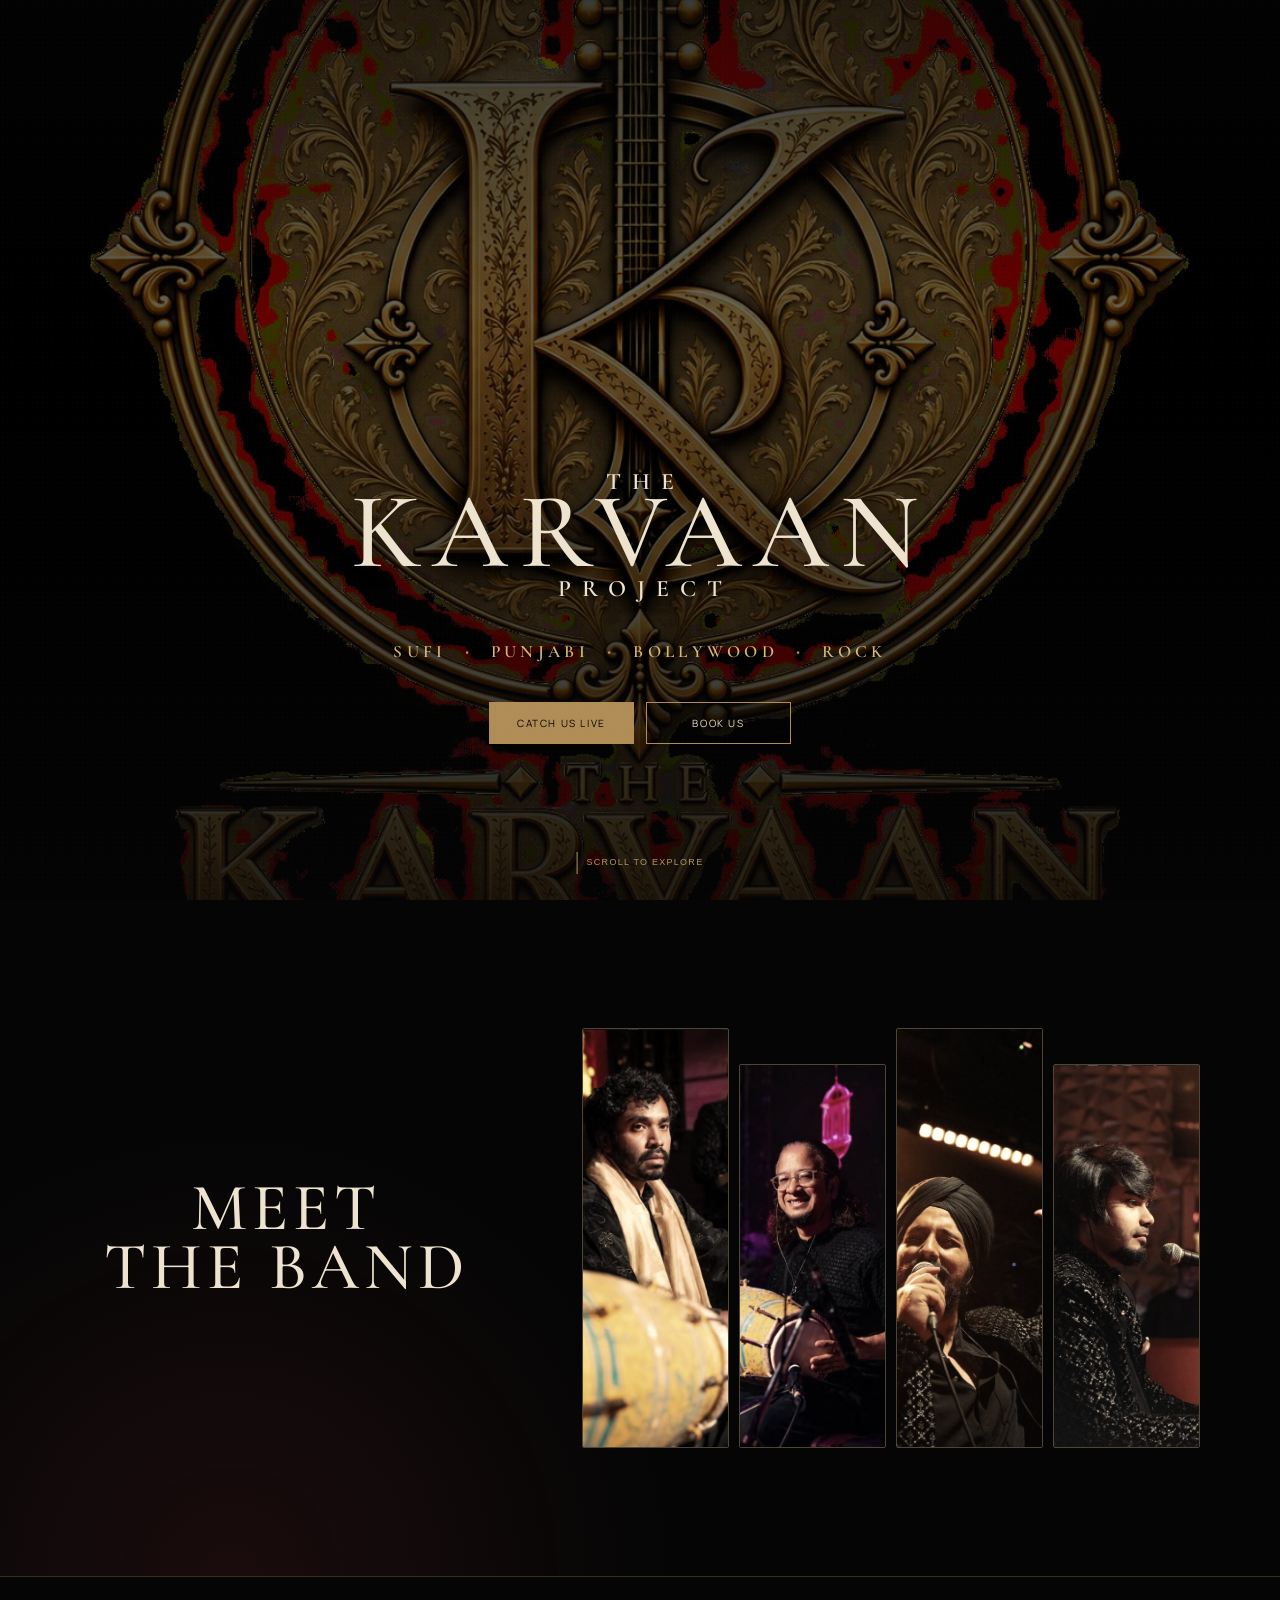
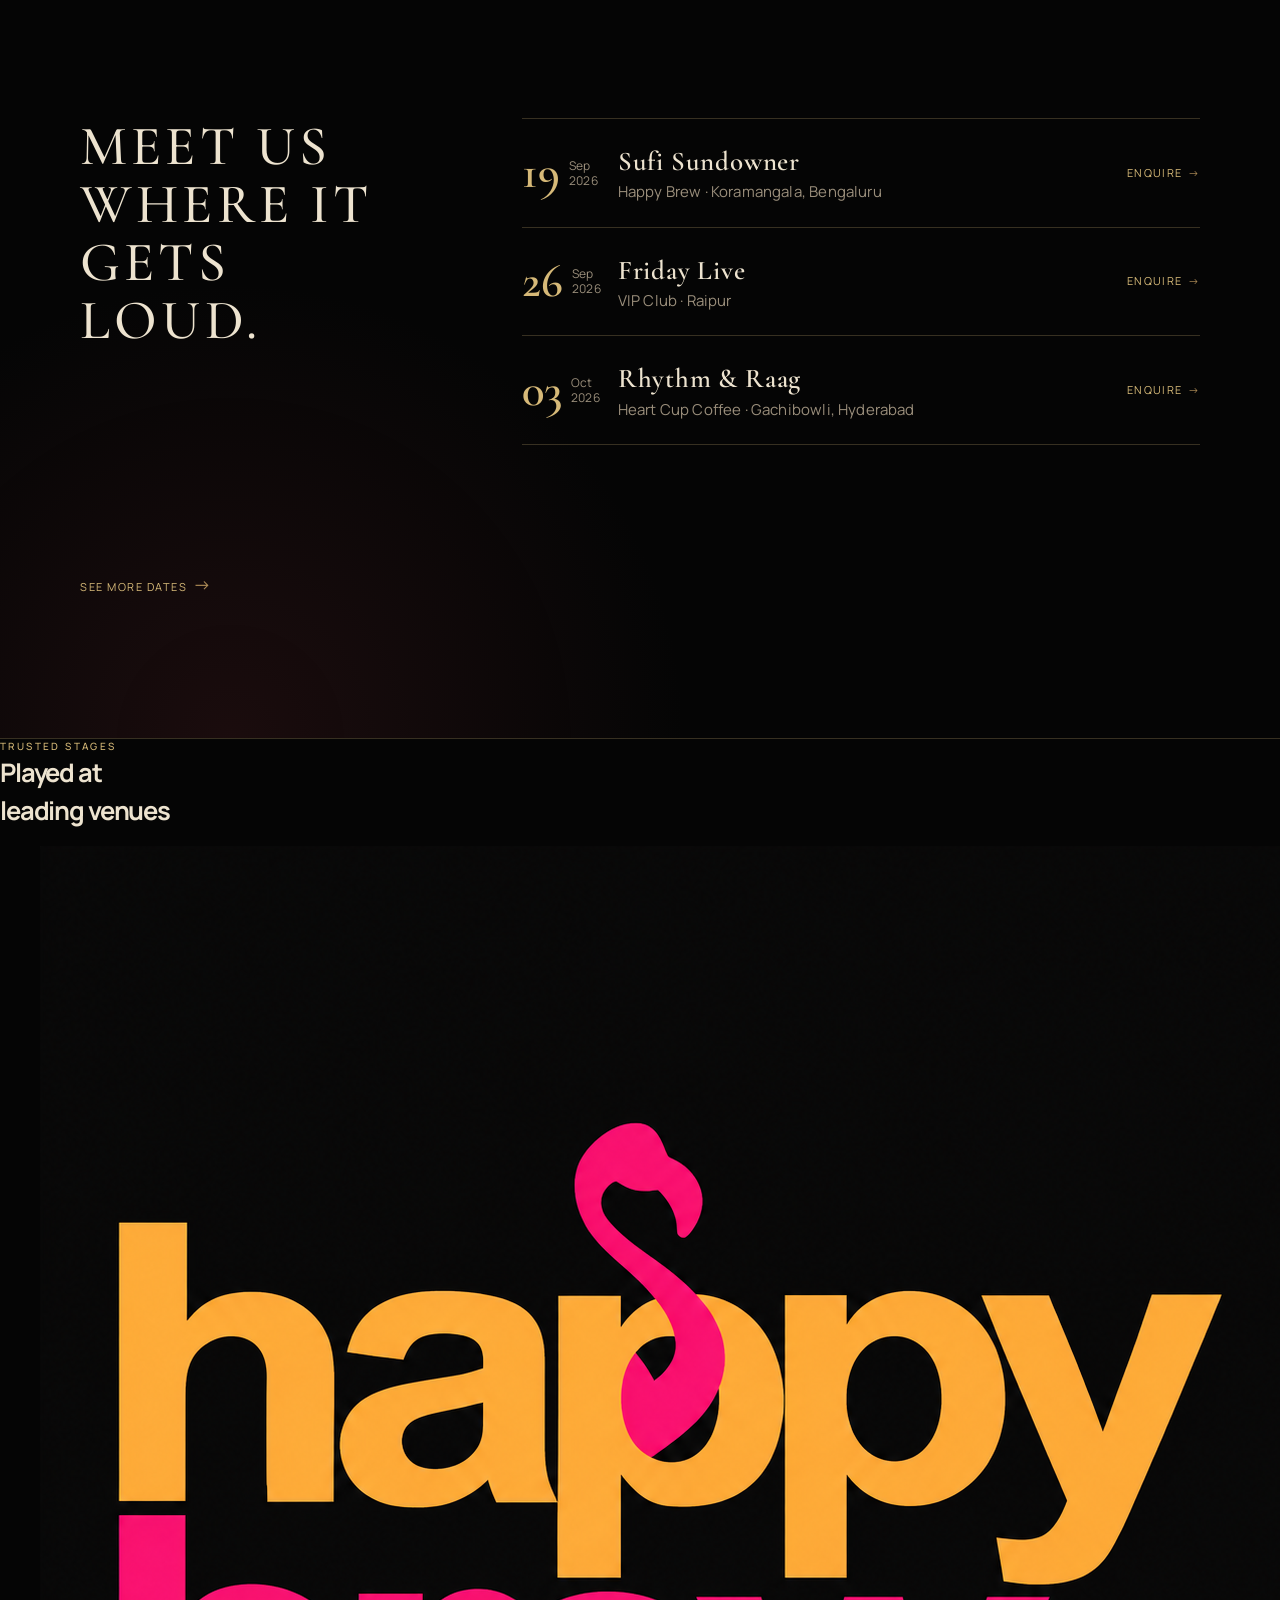
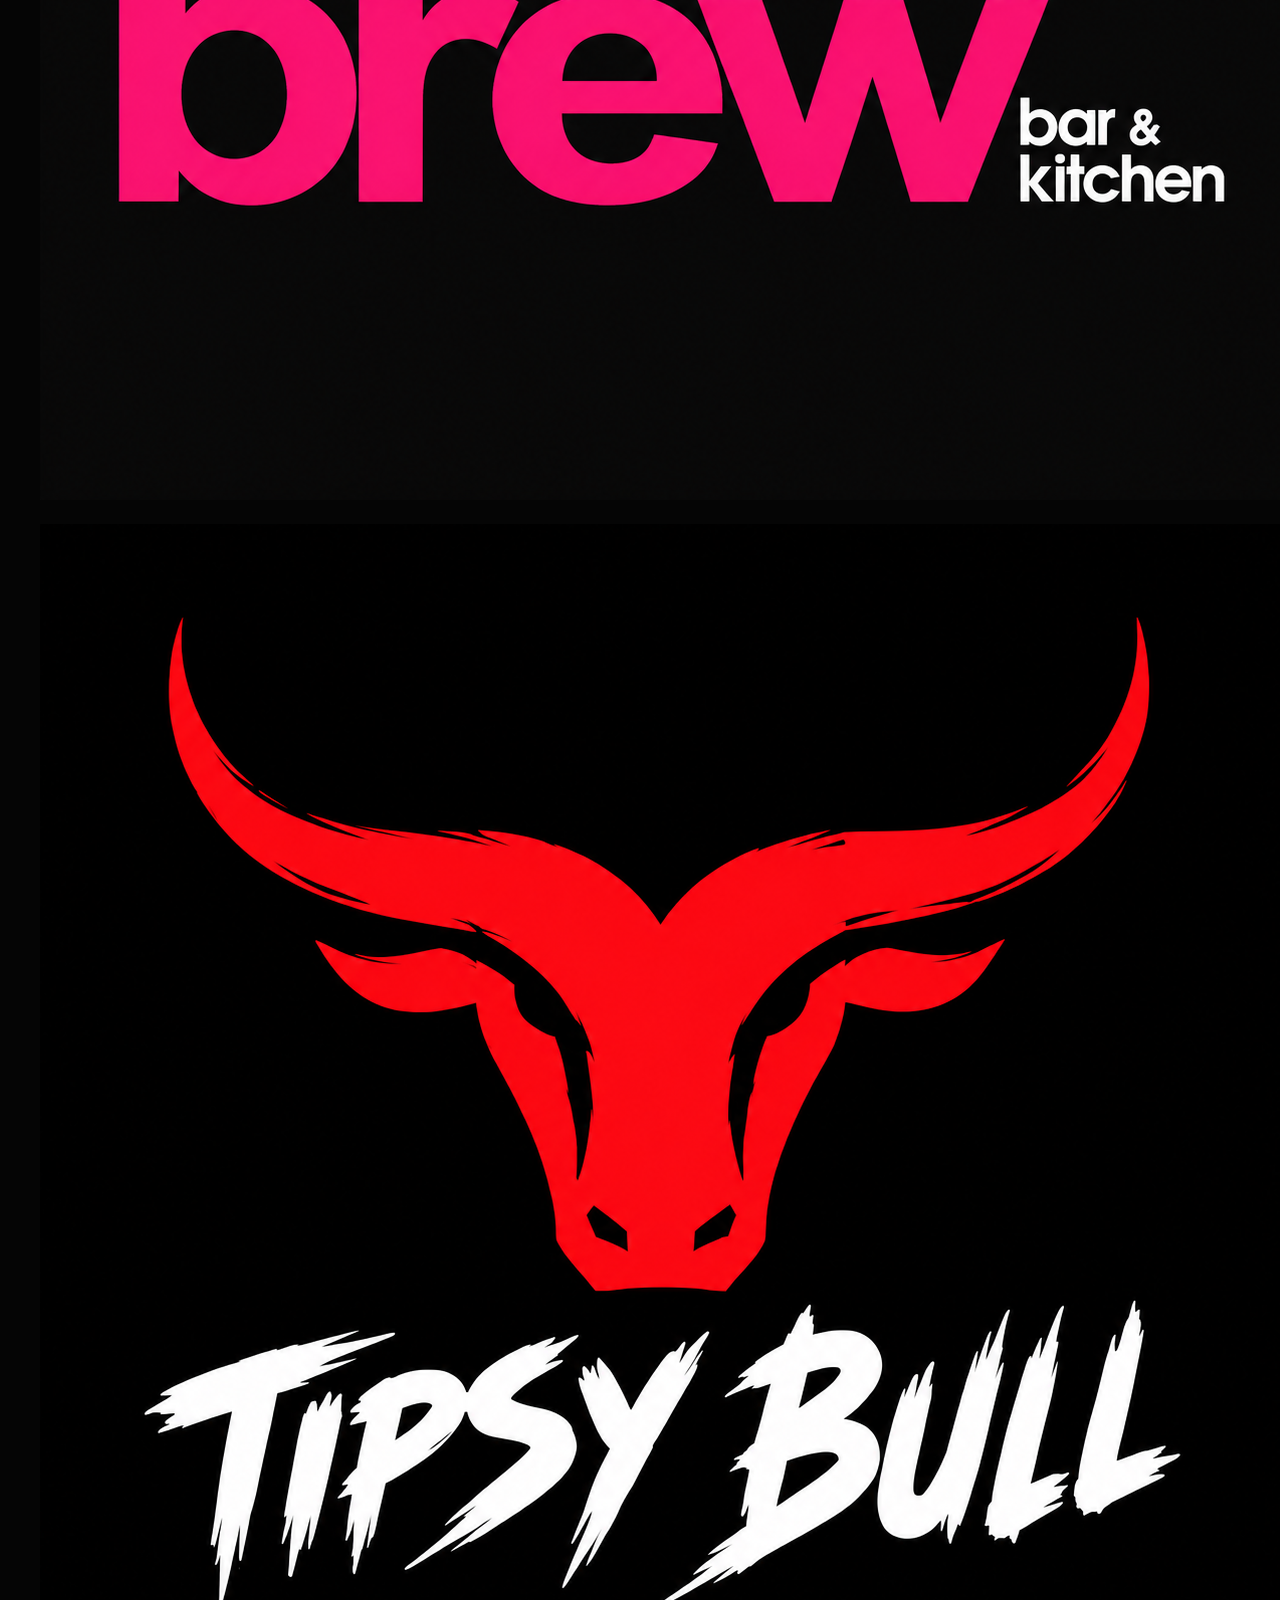
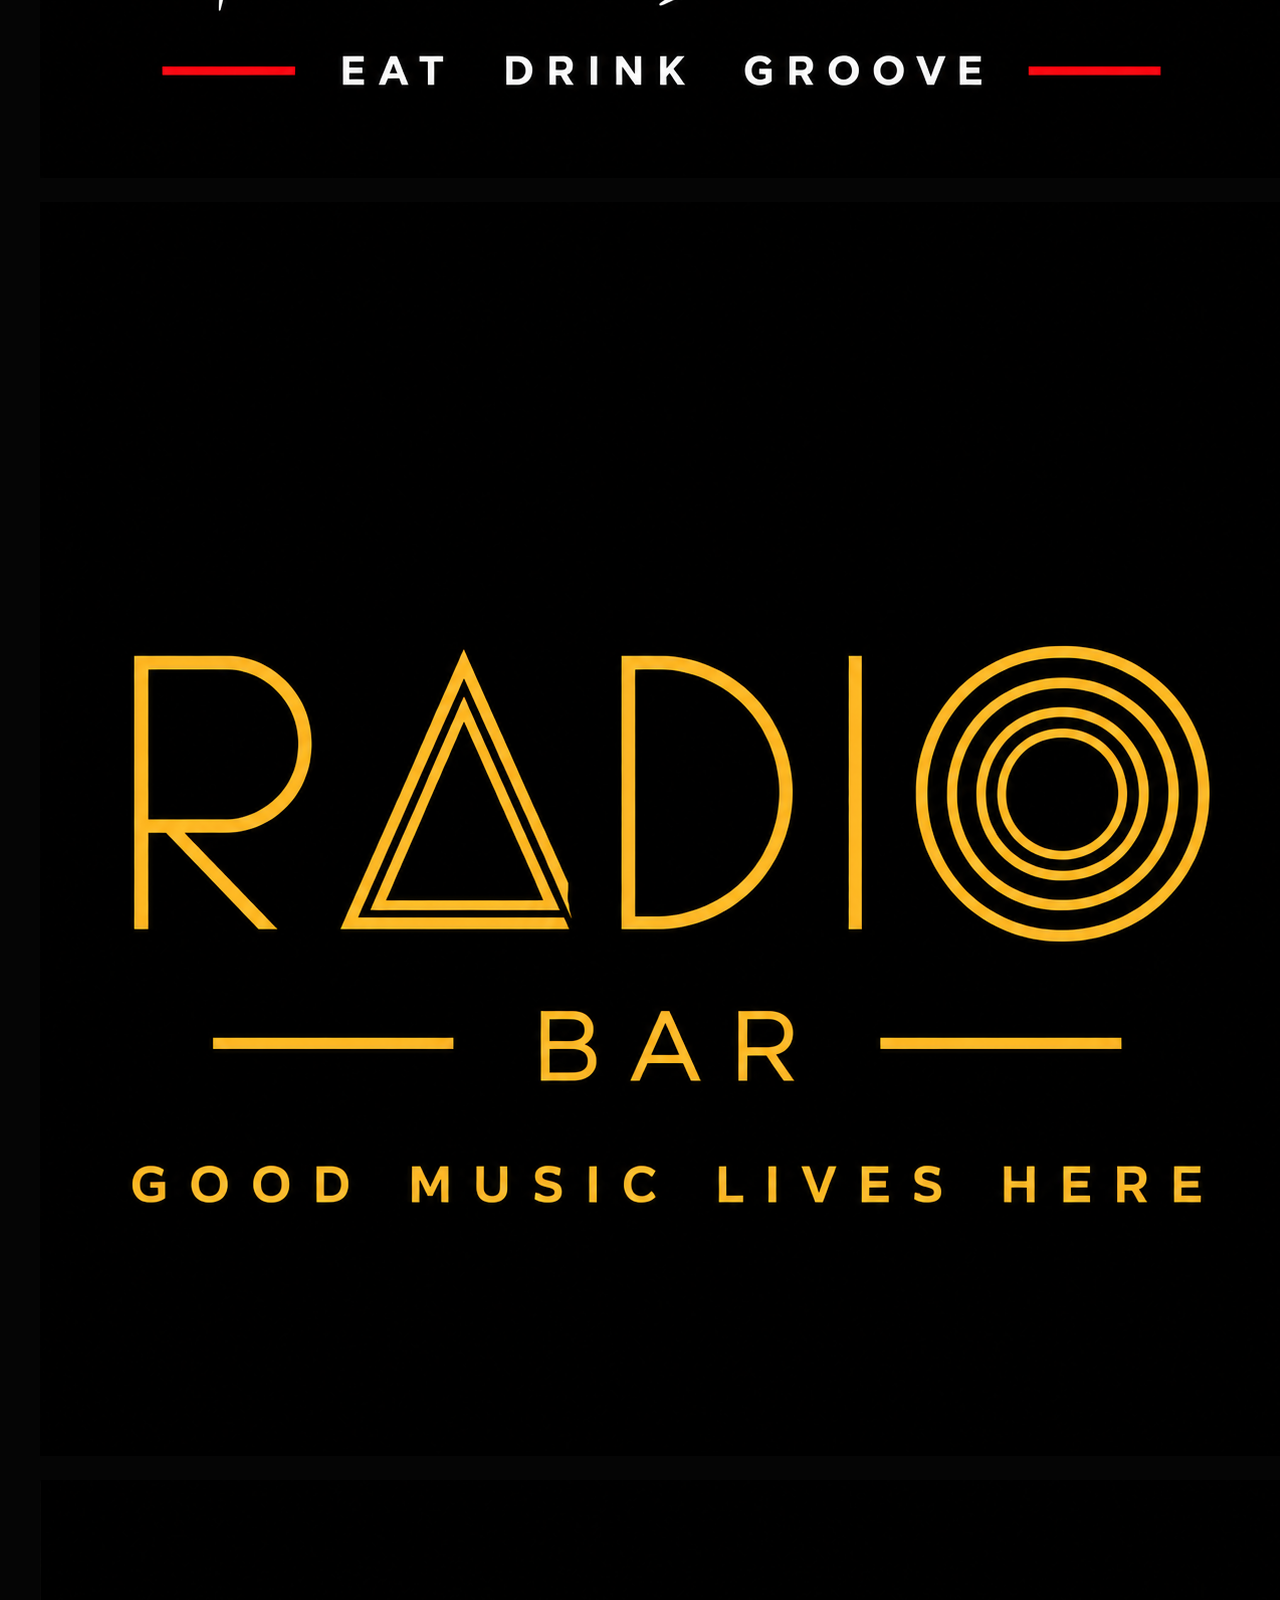
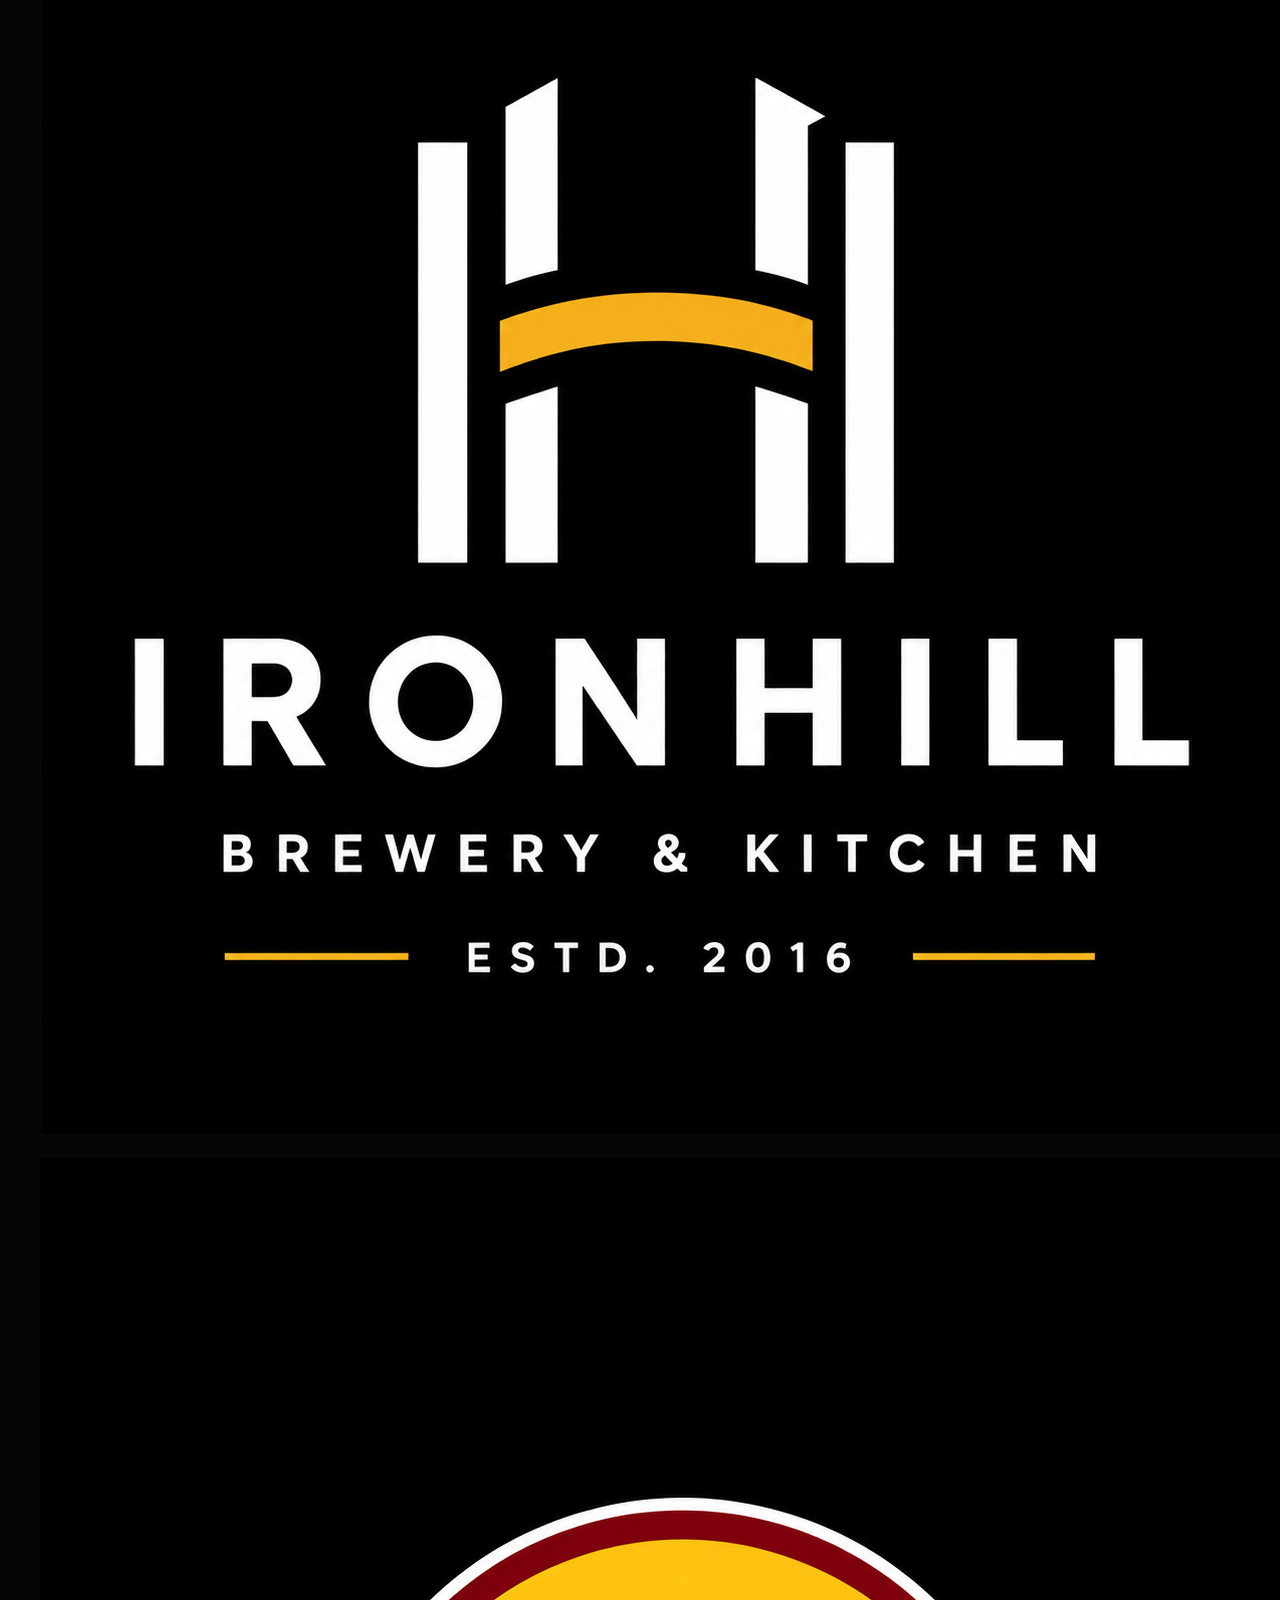
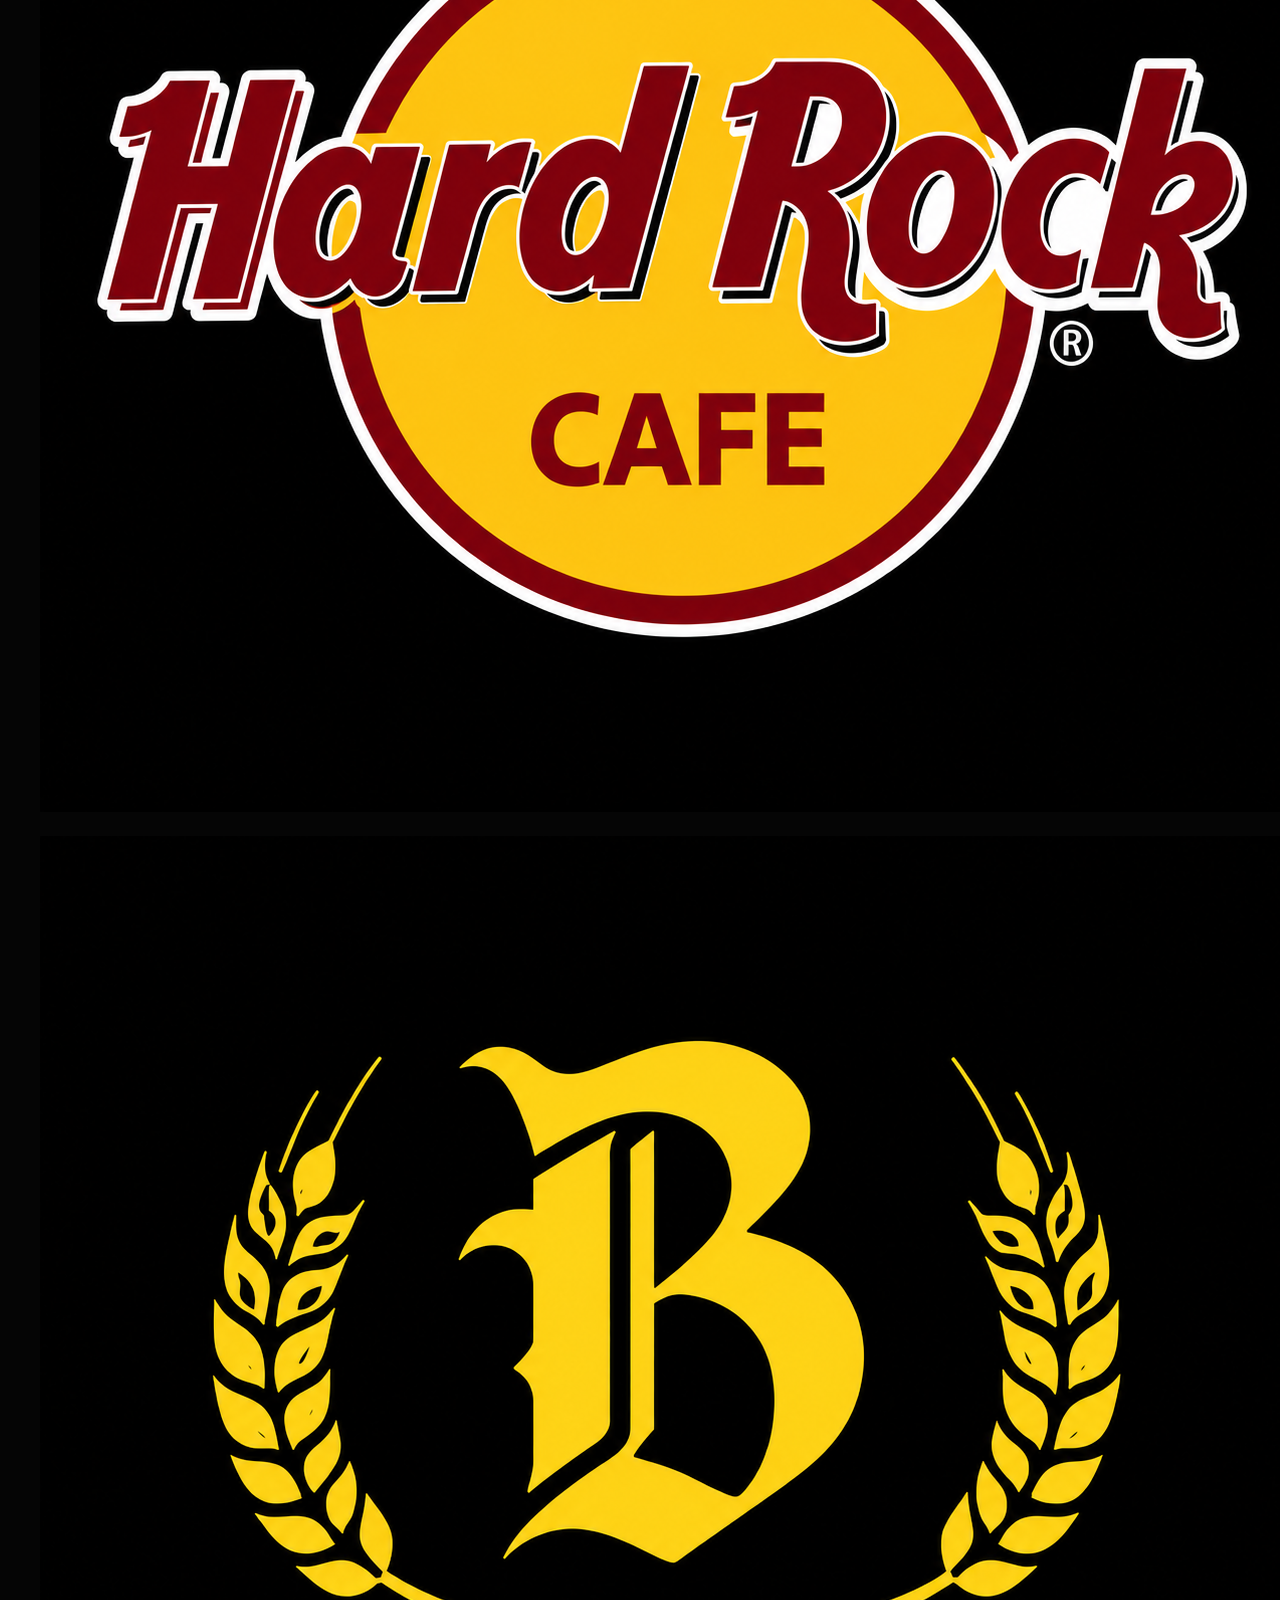
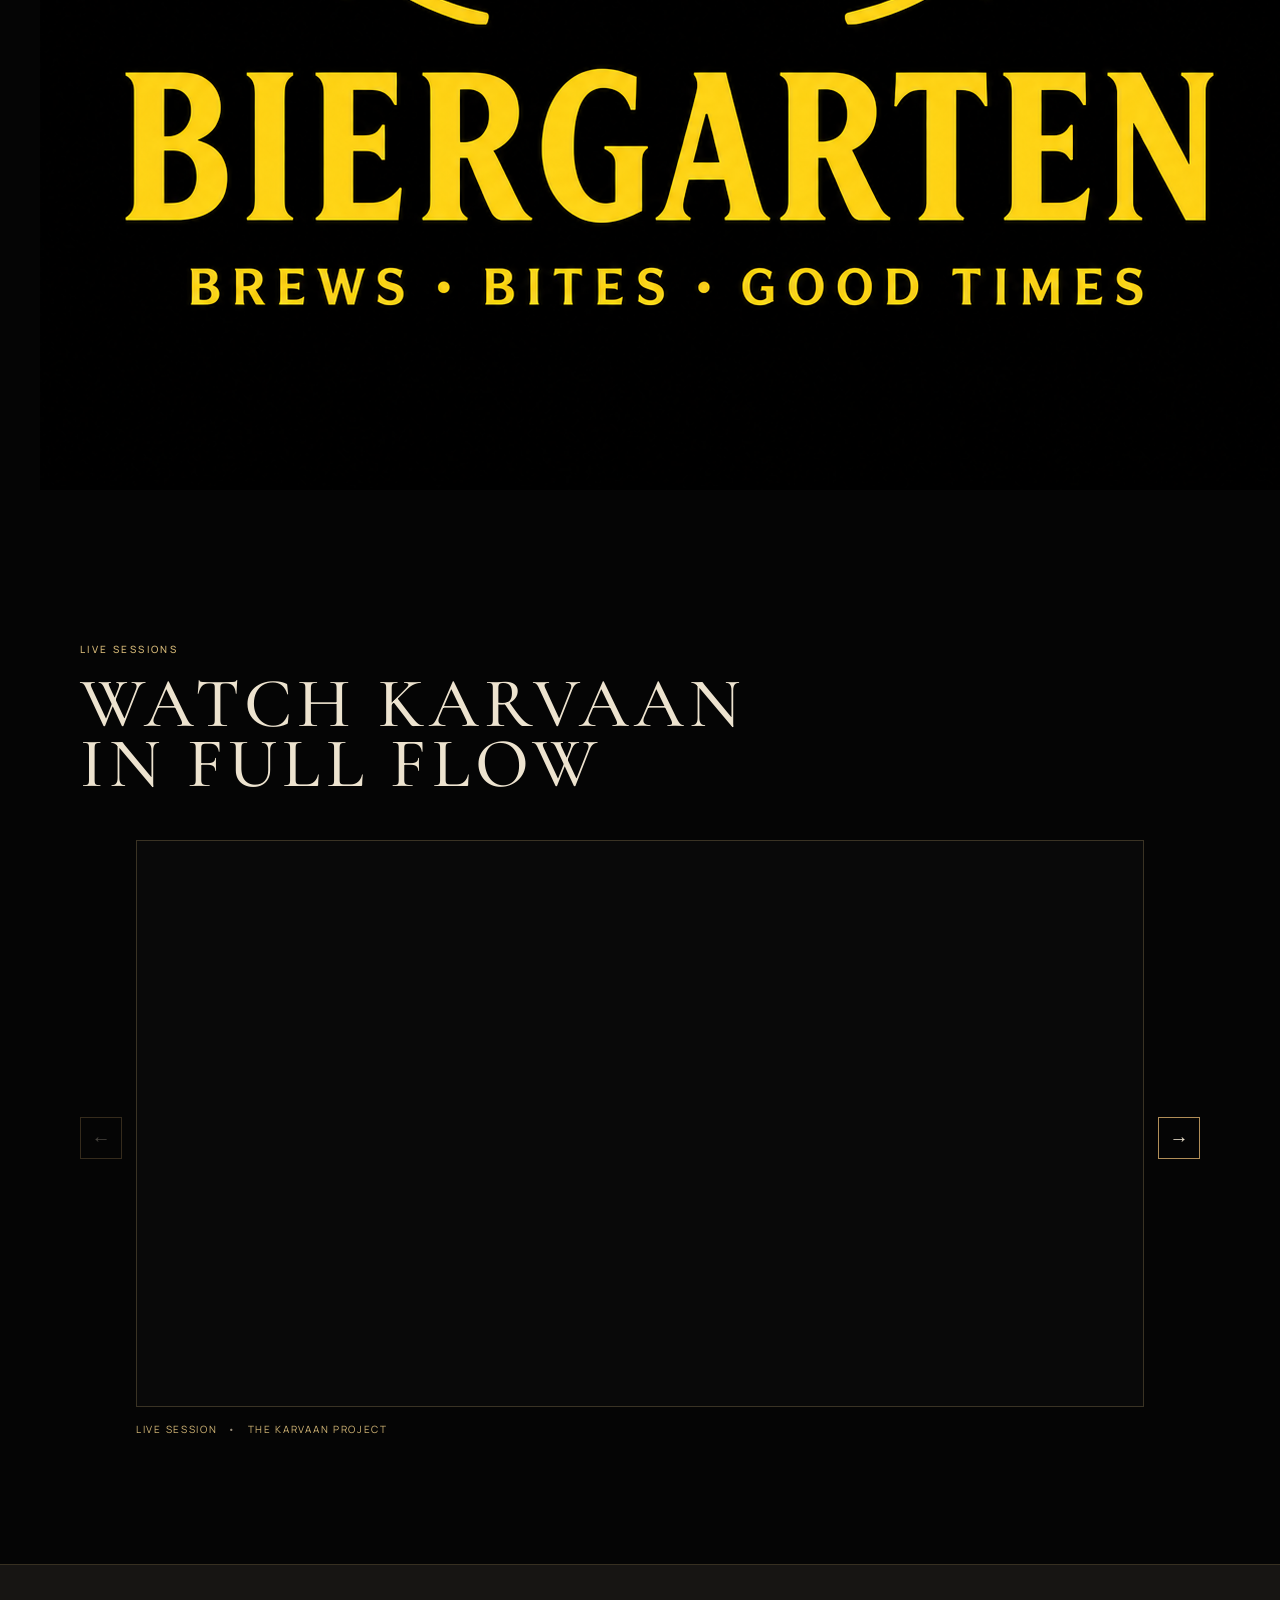
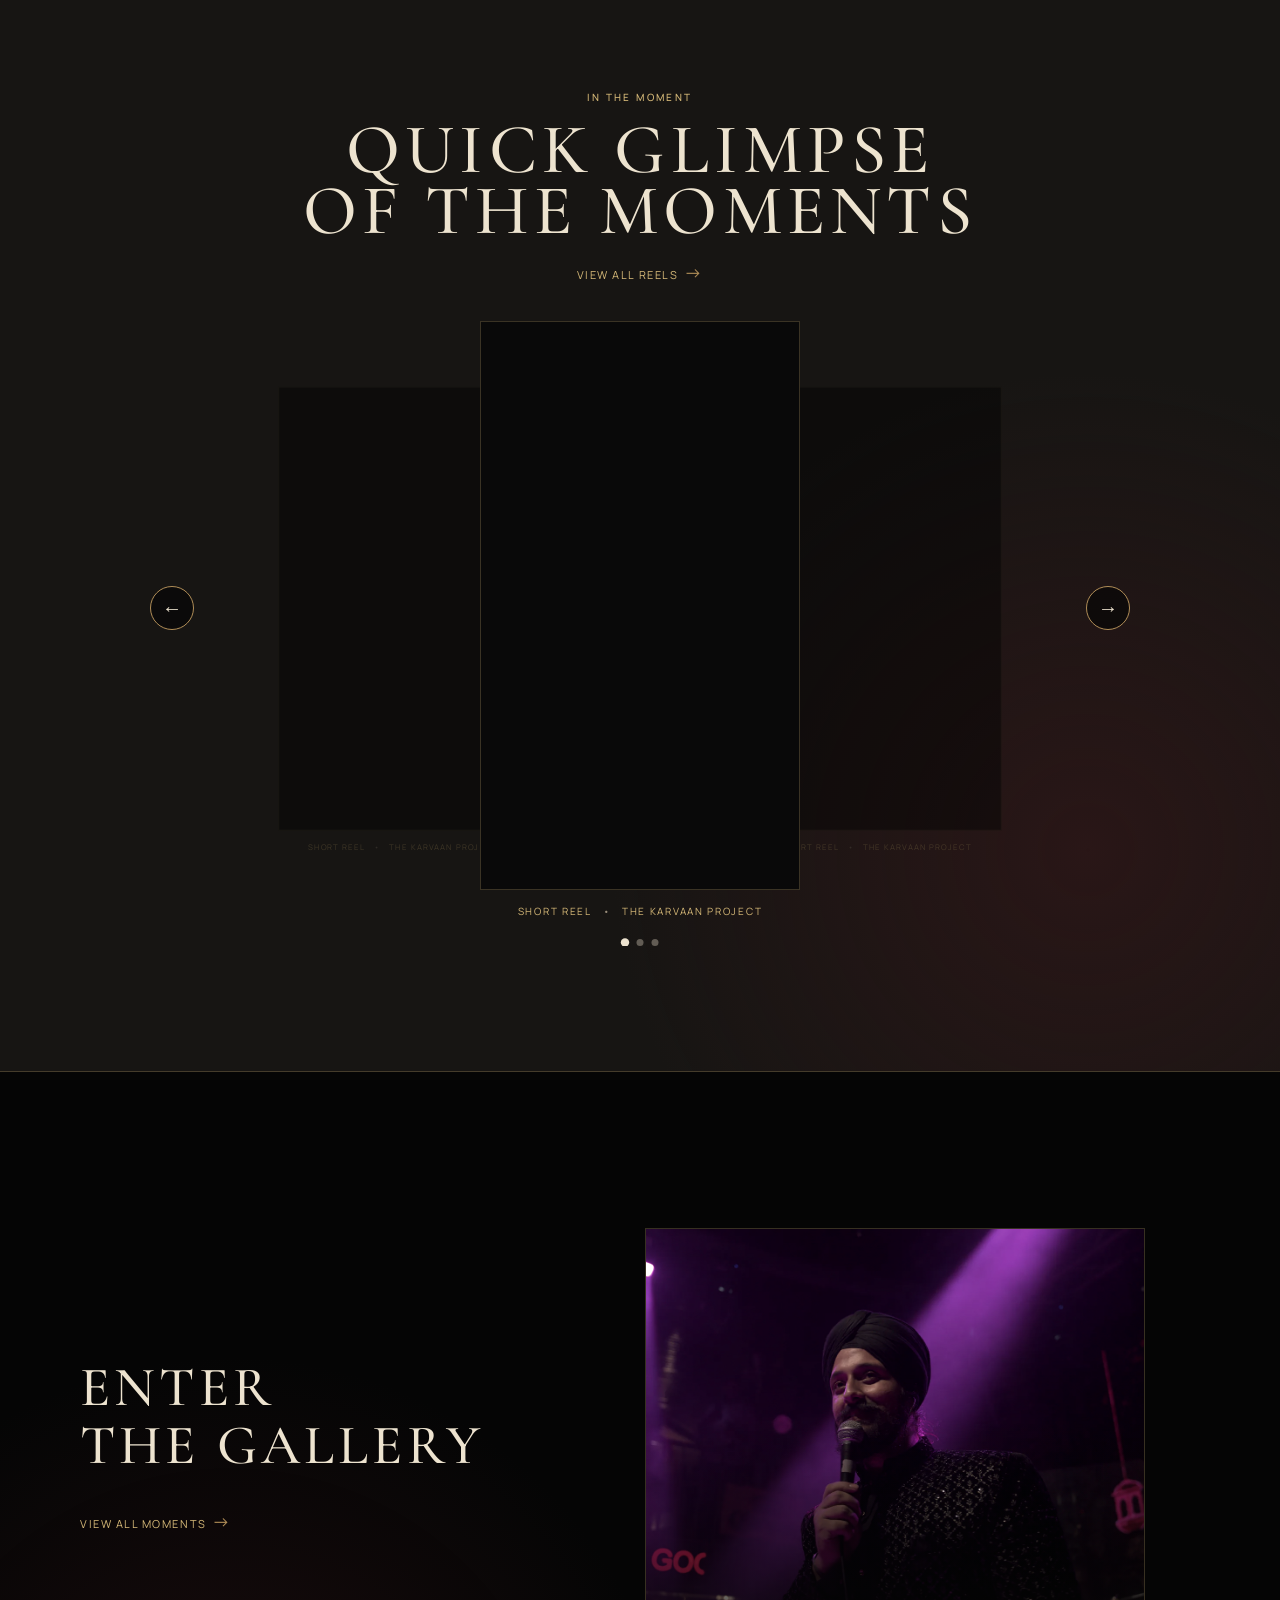
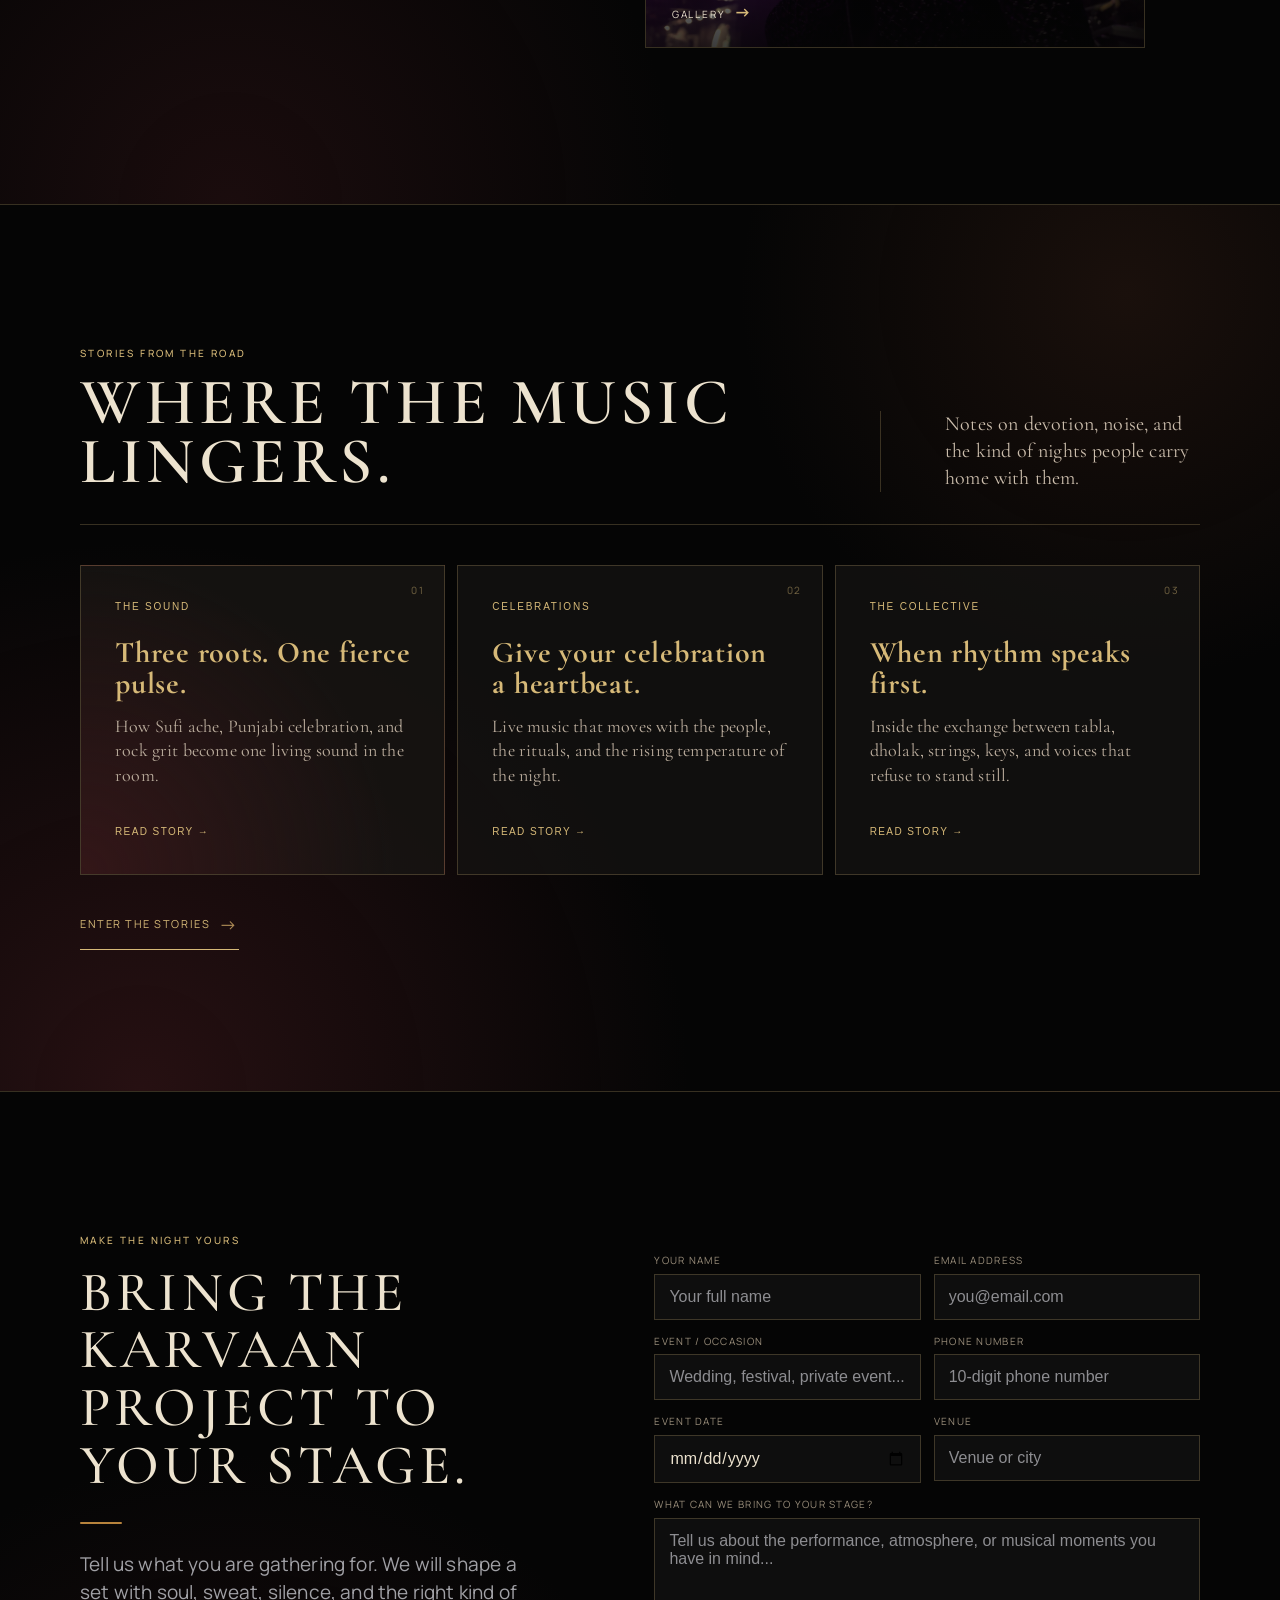
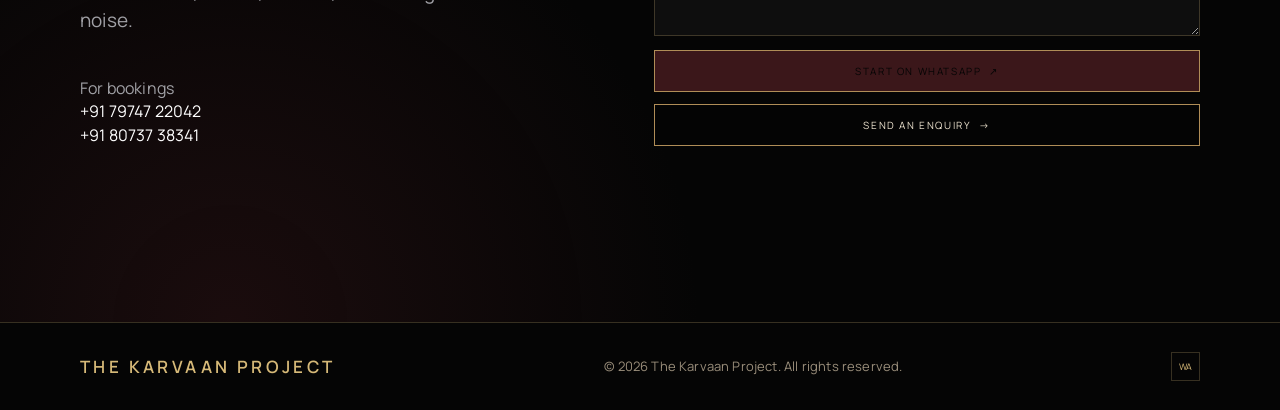
==== commit c7f4c28b: "Add files via upload" ====
--- a/index.html
+++ b/index.html
@@ -16,11 +16,30 @@
   <body>
     <header class="nav" id="top"><a class="brand" href="#top">The Karvaan Project</a><button class="menu-toggle" aria-label="Open menu" aria-expanded="false"><i></i><i></i><i></i></button><nav aria-label="Main navigation"><a class="nav-home" href="#top">Home</a><a href="band.html">Meet the band</a><a href="#music">Music</a><a href="reels.html">Reels</a><a href="gallery.html">Gallery</a><a href="news.html">News</a><a href="shows.html">Shows</a><a class="nav-book" href="#book">Book us <span>↗</span></a></nav></header>
     <main>
-      <section class="hero"><div class="hero-image"></div><video class="hero-video" autoplay muted loop playsinline preload="metadata" poster="assets/bg-mobile.jpg" aria-hidden="true"><source media="(min-width: 761px)" src="assets/Mora%20Piya.%20Exp%202.mp4" type="video/mp4" /></video><div class="hero-shade"></div><div class="hero-copy"><h1><span>The</span> Karvaan <span>Project</span></h1><p class="eyebrow"><span>Sufi</span><b>•</b><span>Punjabi</span><b>•</b><span>Bollywood</span><b>•</b><span>Rock</span></p><div class="hero-actions"><a class="button gold" href="#shows"><span class="play">▶</span> Catch us live</a><a class="button outline" href="#book">Book us</a></div></div><a class="scroll-cue" href="#band"><span></span> Scroll to explore</a></section>
+      <section class="hero"><div class="hero-image"></div><video class="hero-video" autoplay muted loop playsinline preload="metadata" poster="assets/bg-mobile.jpg" aria-hidden="true"><source media="(min-width: 761px)" src="assets/Tashan%20Mein%20Exp%202.mp4" type="video/mp4" /></video><div class="hero-shade"></div><div class="hero-copy"><h1><span>The</span> Karvaan <span>Project</span></h1><p class="eyebrow"><span>Sufi</span><b>•</b><span>Punjabi</span><b>•</b><span>Bollywood</span><b>•</b><span>Rock</span></p><div class="hero-actions"><a class="button gold" href="#shows">Catch us live</a><a class="button outline" href="#book">Book us</a></div></div><a class="scroll-cue" href="#band"><span></span> Scroll to explore</a></section>
       <section class="band-teaser" id="band"><div class="band-teaser-copy"><h2>Meet<br />The Band</h2></div><a class="band-teaser-photos" href="band.html" aria-label="Meet The Karvaan Project band"><img src="assets/guitarist-mobile.jpg" loading="lazy" decoding="async" alt="The Karvaan Project guitarist" /><img src="assets/dholak-mobile.jpg" loading="lazy" decoding="async" alt="The Karvaan Project dholak player" /><img src="assets/singer-1-mobile.jpg" loading="lazy" decoding="async" alt="The Karvaan Project singer" /><img src="assets/singer-3-mobile.jpg" loading="lazy" decoding="async" alt="The Karvaan Project singer" /></a></section>
-      <section class="shows featured-shows" id="shows"><div class="shows-intro"><h2>Meet us<br />where it gets loud.</h2><a class="text-link" href="shows.html">View all shows <span>→</span></a></div><div class="show-list single-show"><article><time><b>19</b><span>Sep<br />2026</span></time><div><h3>The Karvaan Project</h3><p>Happy Brew · Koramangala, Bengaluru</p></div><a href="#book">Enquire <span>→</span></a></article></div></section>
+      <section class="shows featured-shows" id="shows">
+        <div class="shows-intro"><h2>Meet us<br />where it gets loud.</h2></div>
+        <div class="show-list">
+          <article><time><b>19</b><span>Sep<br />2026</span></time><div><h3>Sufi Sundowner</h3><p>Happy Brew · Koramangala, Bengaluru</p></div><a href="#book">Enquire <span>→</span></a></article>
+          <article><time><b>26</b><span>Sep<br />2026</span></time><div><h3>Friday Live</h3><p>VIP Club · Raipur</p></div><a href="#book">Enquire <span>→</span></a></article>
+          <article><time><b>03</b><span>Oct<br />2026</span></time><div><h3>Rhythm &amp; Raag</h3><p>Heart Cup Coffee · Gachibowli, Hyderabad</p></div><a href="#book">Enquire <span>→</span></a></article>
+        </div>
+        <a class="text-link show-more" href="shows.html">See more dates <span>→</span></a>
+      </section>
+      <section class="venue-partners" aria-labelledby="venues-title">
+        <div class="venue-heading"><div class="section-label">Trusted stages</div><h2 id="venues-title">Played at<br />leading venues</h2></div>
+        <div class="venue-grid">
+          <figure class="venue-card"><img src="assets/venues/happy-brew.png" loading="lazy" decoding="async" alt="Happy Brew" /></figure>
+          <figure class="venue-card"><img src="assets/venues/tipsy-bull.png" loading="lazy" decoding="async" alt="Tipsy Bull" /></figure>
+          <figure class="venue-card"><img src="assets/venues/radio-bar.png" loading="lazy" decoding="async" alt="Radio Bar" /></figure>
+          <figure class="venue-card"><img src="assets/venues/ironhill.png" loading="lazy" decoding="async" alt="Ironhill Brewery and Kitchen" /></figure>
+          <figure class="venue-card"><img src="assets/venues/hard-rock.png" loading="lazy" decoding="async" alt="Hard Rock Cafe" /></figure>
+          <figure class="venue-card"><img src="assets/venues/biergarten.png" loading="lazy" decoding="async" alt="Biergarten" /></figure>
+        </div>
+      </section>
       <section class="videos-section" id="music" aria-labelledby="videos-title"><div class="videos-head"><div><div class="section-label">Live sessions</div><h2 id="videos-title">Watch Karvaan<br />in full flow</h2></div></div><div class="video-slider" data-video-slider><button class="video-arrow previous" type="button" aria-label="Previous video">←</button><div class="video-viewport"><div class="video-track"><article class="video-slide"><div class="youtube-frame"><iframe src="https://www.youtube-nocookie.com/embed/ulAW42R0iZg?rel=0" title="The Karvaan Project live session" loading="lazy" allow="accelerometer; autoplay; clipboard-write; encrypted-media; gyroscope; picture-in-picture; web-share" allowfullscreen></iframe></div><p>Live session <span>•</span> The Karvaan Project</p></article><article class="video-slide"><div class="youtube-frame"><iframe src="https://www.youtube-nocookie.com/embed/HFb9XERluUI?rel=0" title="The Karvaan Project live session" loading="lazy" allow="accelerometer; autoplay; clipboard-write; encrypted-media; gyroscope; picture-in-picture; web-share" allowfullscreen></iframe></div><p>Live session <span>•</span> The Karvaan Project</p></article></div></div><button class="video-arrow next" type="button" aria-label="Next video">→</button></div></section>
-      <section class="shorts-section" aria-labelledby="shorts-title"><div class="shorts-head"><div class="section-label">In the moment</div><h2 id="shorts-title">Shorts &amp; reels</h2><a class="text-link shorts-page-link" href="reels.html">View all reels <span>→</span></a></div><div class="reel-slider" data-reel-slider><button class="reel-arrow previous" type="button" aria-label="Previous short">←</button><div class="reel-stage"><article class="reel-card"><div class="short-frame"><iframe src="https://www.youtube-nocookie.com/embed/toSbKOr291Q?rel=0" title="The Karvaan Project short reel" loading="lazy" allow="accelerometer; autoplay; clipboard-write; encrypted-media; gyroscope; picture-in-picture; web-share" allowfullscreen></iframe></div><p>Short reel <span>•</span> The Karvaan Project</p></article><article class="reel-card"><div class="short-frame"><iframe src="https://www.youtube-nocookie.com/embed/gV0FPiI_hdw?rel=0" title="The Karvaan Project short reel" loading="lazy" allow="accelerometer; autoplay; clipboard-write; encrypted-media; gyroscope; picture-in-picture; web-share" allowfullscreen></iframe></div><p>Short reel <span>•</span> The Karvaan Project</p></article></div><button class="reel-arrow next" type="button" aria-label="Next short">→</button><div class="reel-dots" aria-label="Shorts slider navigation"><button type="button" aria-label="Show short 1"></button><button type="button" aria-label="Show short 2"></button></div></div></section>
+      <section class="shorts-section" aria-labelledby="shorts-title"><div class="shorts-head"><div class="section-label">In the moment</div><h2 id="shorts-title">Quick Glimpse<br />of the Moments</h2><a class="text-link shorts-page-link" href="reels.html">View all reels <span>→</span></a></div><div class="reel-slider" data-reel-slider><button class="reel-arrow previous" type="button" aria-label="Previous short">←</button><div class="reel-stage"><article class="reel-card"><div class="short-frame"><iframe src="https://www.youtube-nocookie.com/embed/toSbKOr291Q?rel=0" title="The Karvaan Project short reel" loading="lazy" allow="accelerometer; autoplay; clipboard-write; encrypted-media; gyroscope; picture-in-picture; web-share" allowfullscreen></iframe></div><p>Short reel <span>•</span> The Karvaan Project</p></article><article class="reel-card"><div class="short-frame"><iframe src="https://www.youtube-nocookie.com/embed/gV0FPiI_hdw?rel=0" title="The Karvaan Project short reel" loading="lazy" allow="accelerometer; autoplay; clipboard-write; encrypted-media; gyroscope; picture-in-picture; web-share" allowfullscreen></iframe></div><p>Short reel <span>•</span> The Karvaan Project</p></article><article class="reel-card"><div class="short-frame"><iframe src="https://www.youtube-nocookie.com/embed/wDbwczgoXvU?rel=0" title="The Karvaan Project short reel" loading="lazy" allow="accelerometer; autoplay; clipboard-write; encrypted-media; gyroscope; picture-in-picture; web-share" allowfullscreen></iframe></div><p>Short reel <span>•</span> The Karvaan Project</p></article></div><button class="reel-arrow next" type="button" aria-label="Next short">→</button><div class="reel-dots" aria-label="Shorts slider navigation"><button type="button" aria-label="Show short 1"></button><button type="button" aria-label="Show short 2"></button><button type="button" aria-label="Show short 3"></button></div></div></section>
       <section class="moments section home-gallery" id="moments" aria-labelledby="gallery-title"><div class="home-gallery-layout"><div class="home-gallery-copy"><h2 id="gallery-title">Enter<br />the gallery</h2><a class="text-link" href="gallery.html">View all moments <span>→</span></a></div><a class="gallery-preview" href="gallery.html" aria-label="Open The Karvaan Project gallery"><img src="assets/gallery/DSC06767.webp" loading="lazy" decoding="async" alt="The Karvaan Project singer performing live under purple stage lights" /><span>Gallery <b>→</b></span></a></div></section>
       <section class="news-section" id="news"><div class="news-heading"><div><div class="section-label">Stories from the road</div><h2>Where the music lingers.</h2></div><p>Notes on devotion, noise, and the kind of nights people carry home with them.</p></div><div class="news-grid"><article><p class="article-type">The sound</p><h3>Three roots. One fierce pulse.</h3><p>How Sufi ache, Punjabi celebration, and rock grit become one living sound in the room.</p><a href="news.html#sound">Read story <span>→</span></a></article><article><p class="article-type">Celebrations</p><h3>Give your celebration a heartbeat.</h3><p>Live music that moves with the people, the rituals, and the rising temperature of the night.</p><a href="news.html#celebrations">Read story <span>→</span></a></article><article><p class="article-type">The collective</p><h3>When rhythm speaks first.</h3><p>Inside the exchange between tabla, dholak, strings, keys, and voices that refuse to stand still.</p><a href="news.html#collective">Read story <span>→</span></a></article></div><a class="text-link news-all" href="news.html">Enter the stories <span>→</span></a></section>
       <section class="booking section" id="book"><div class="booking-copy"><div class="section-label">Make the night yours</div><h2>Bring The Karvaan Project to your stage.</h2><span class="rule"></span><p>Tell us what you are gathering for. We will shape a set with soul, sweat, silence, and the right kind of noise.</p><div class="contact-note">For bookings<br /><a href="tel:+917974722042">+91 79747 22042</a><br /><a href="tel:+918073738341">+91 80737 38341</a></div></div><form class="booking-form" data-sheet-endpoint="https://script.google.com/macros/s/AKfycbwS_XFXkTwxJxBAcqxWW-FLWQFzVeQN6qQ7SvWmPxv0fNJF-8fmMZy9xBASryRGMwRiBQ/exec"><div class="form-row"><label>Your name<input required type="text" name="name" placeholder="Your full name" /></label><label>Email address<input required type="email" name="email" placeholder="you@email.com" /></label></div><div class="form-row"><label>Event / occasion<input type="text" name="event" placeholder="Wedding, festival, private event..." /></label><label>Phone number<input required type="tel" name="phone" inputmode="numeric" autocomplete="tel" pattern="[0-9]{10}" minlength="10" maxlength="10" placeholder="10-digit phone number" /></label></div><div class="form-row"><label>Event date<input type="date" name="date" /></label><label>Venue<input type="text" name="venue" placeholder="Venue or city" /></label></div><label>What can we bring to your stage?<textarea name="message" rows="5" placeholder="Tell us about the performance, atmosphere, or musical moments you have in mind..."></textarea></label><a class="button gold submit whatsapp" href="https://wa.me/917974722042" target="_blank" rel="noopener">Start on WhatsApp <span>↗</span></a><button class="button outline submit" type="submit">Send an enquiry <span>→</span></button><p class="form-status" aria-live="polite"></p></form></section>
--- a/theme.css
+++ b/theme.css
@@ -62,6 +62,7 @@
 .shows-page-section{min-height:calc(100vh - 74px);padding-top:160px}.shows-page-section h1{font-family:"Cormorant Garamond",Georgia,serif;font-weight:600;color:var(--parchment);letter-spacing:.07em;text-transform:uppercase;font-size:clamp(48px,5.2vw,72px);line-height:.88;margin:15px 0 18px}.shows-page-section .show-list h2{font-family:"Cormorant Garamond",Georgia,serif;color:var(--parchment);font-size:30px;letter-spacing:.03em}.shows-page-cta{padding:70px 24px 85px;text-align:center;background:var(--ink-2);border-bottom:1px solid var(--ornament)}.shows-page-cta p{margin:0 0 22px;font-family:"Cormorant Garamond",Georgia,serif;font-size:26px;color:var(--parchment)}
 @media(max-width:760px){.shows-page-section{min-height:calc(100vh - 60px);padding-top:120px}.shows-page-section .show-list h2{font-size:25px}}
 .nav>.brand{width:54px;height:54px;flex:0 0 54px;background:url("assets/logo-emblem-muted-background.png") center/contain no-repeat;color:transparent!important;font-size:0;letter-spacing:0}.nav>.brand::selection{background:transparent}@media(max-width:760px){.nav>.brand{width:43px;height:43px;flex-basis:43px}}
+@media(max-width:760px){.hero-video{display:block!important;opacity:.62}.hero-image{background-image:none!important}}
 
 /* Single featured show */
 .single-show{align-self:center}.single-show article:only-child{min-height:150px;padding:33px 0}.single-show article:only-child h3{font-size:clamp(29px,3vw,42px)}.single-show article:only-child p{font-size:17px;letter-spacing:.02em}.shows-intro h2{margin-top:0}
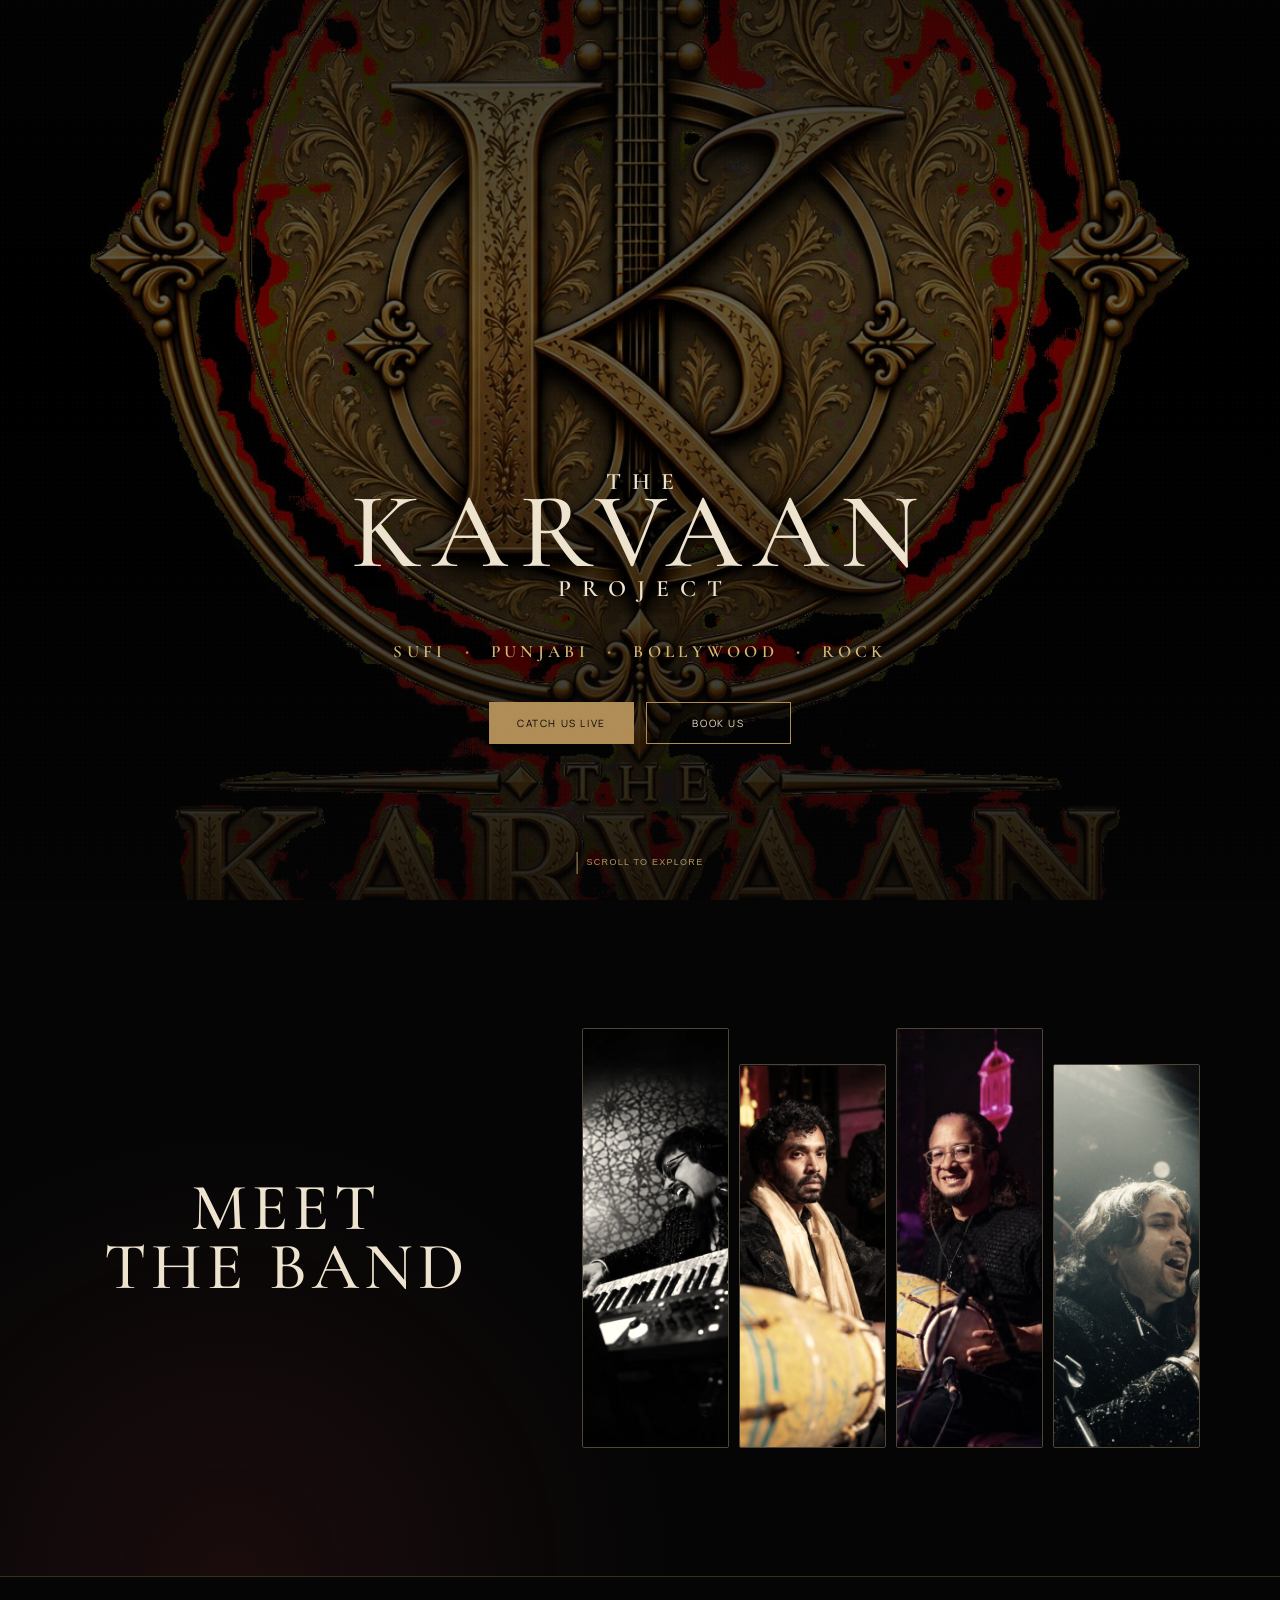
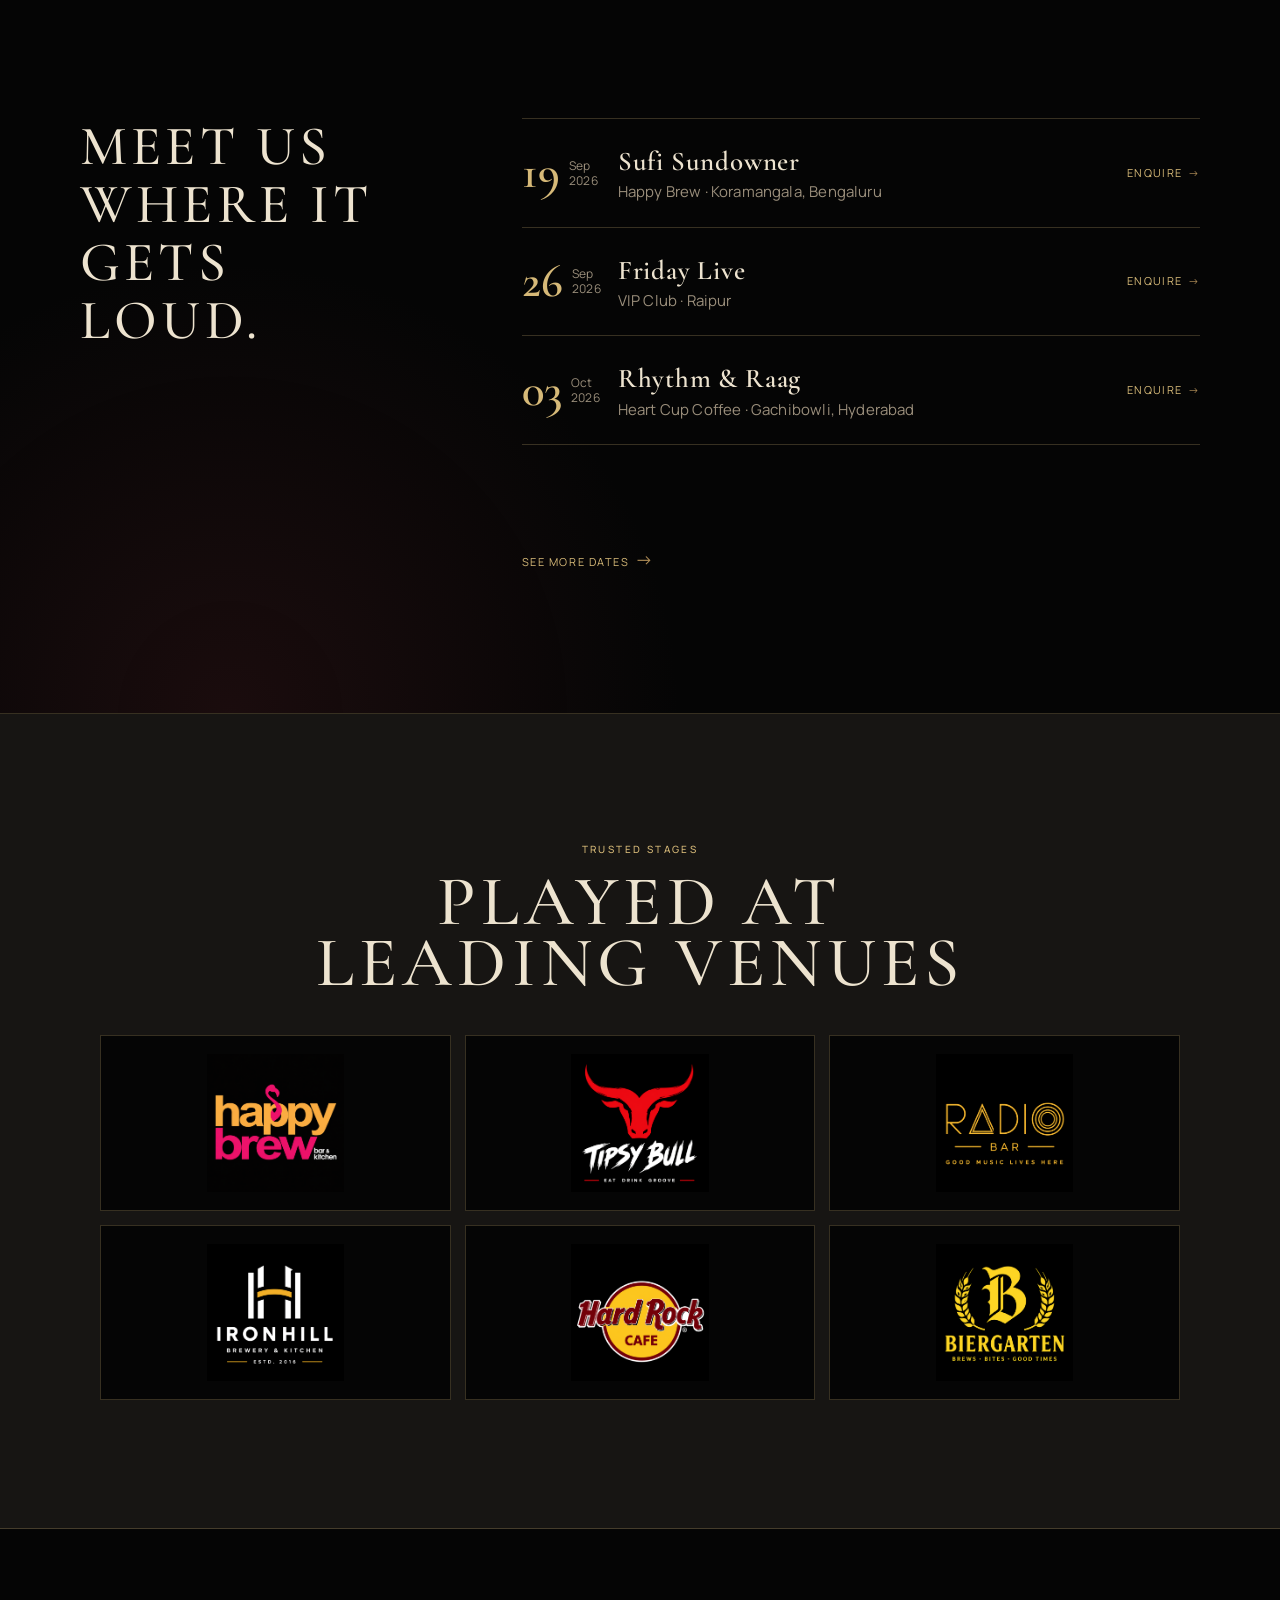
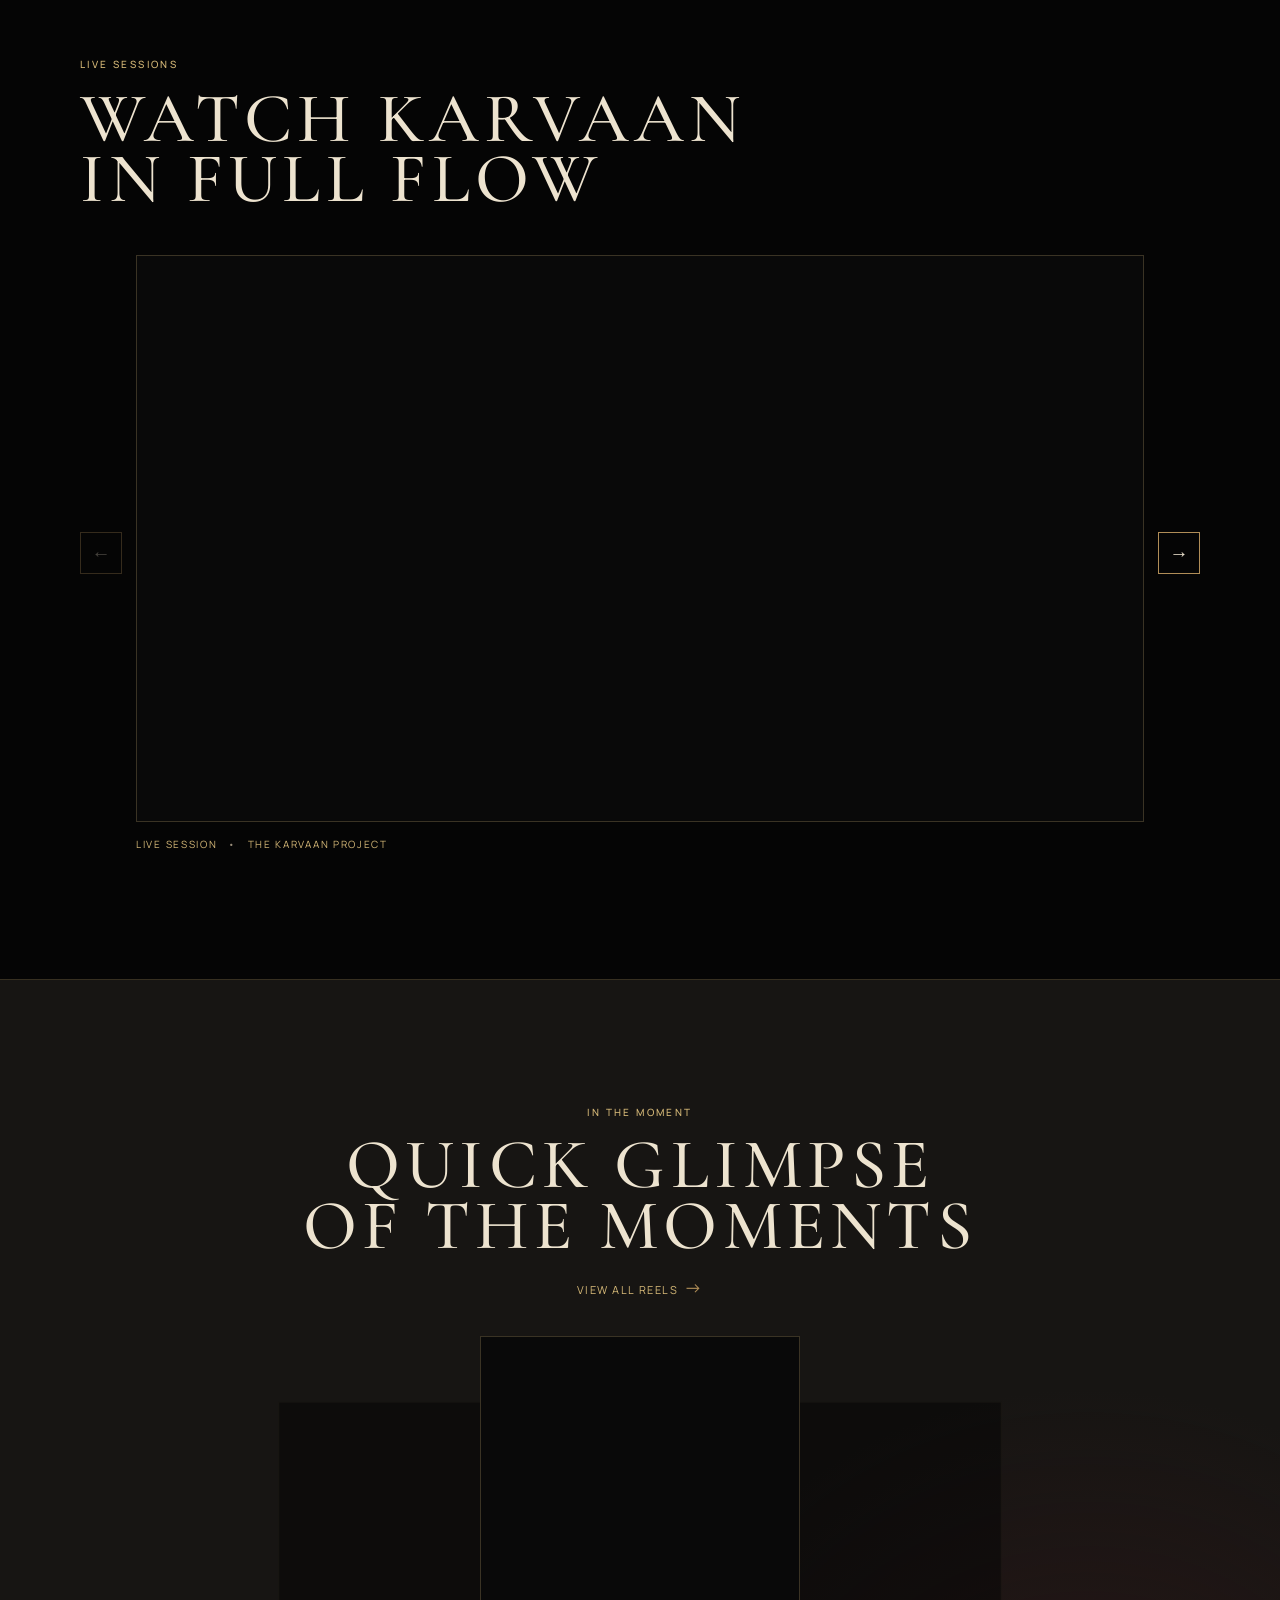
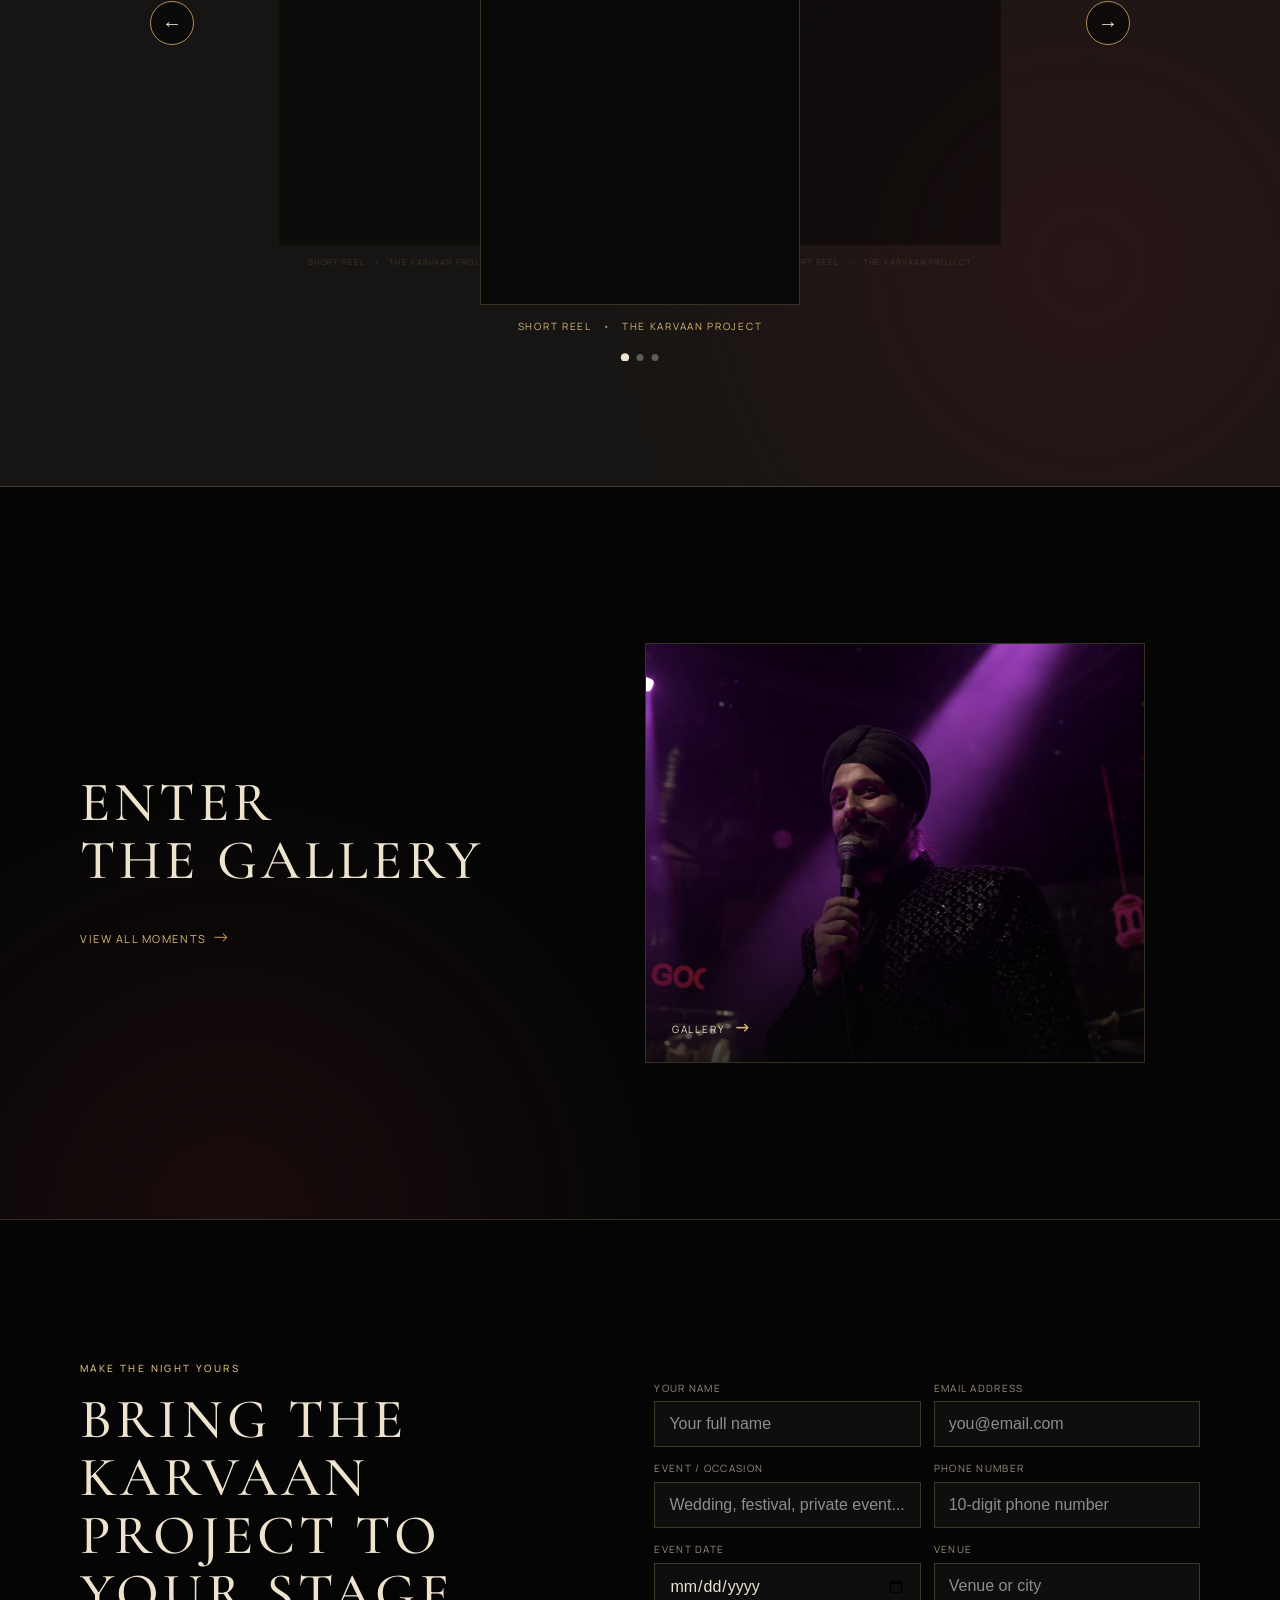
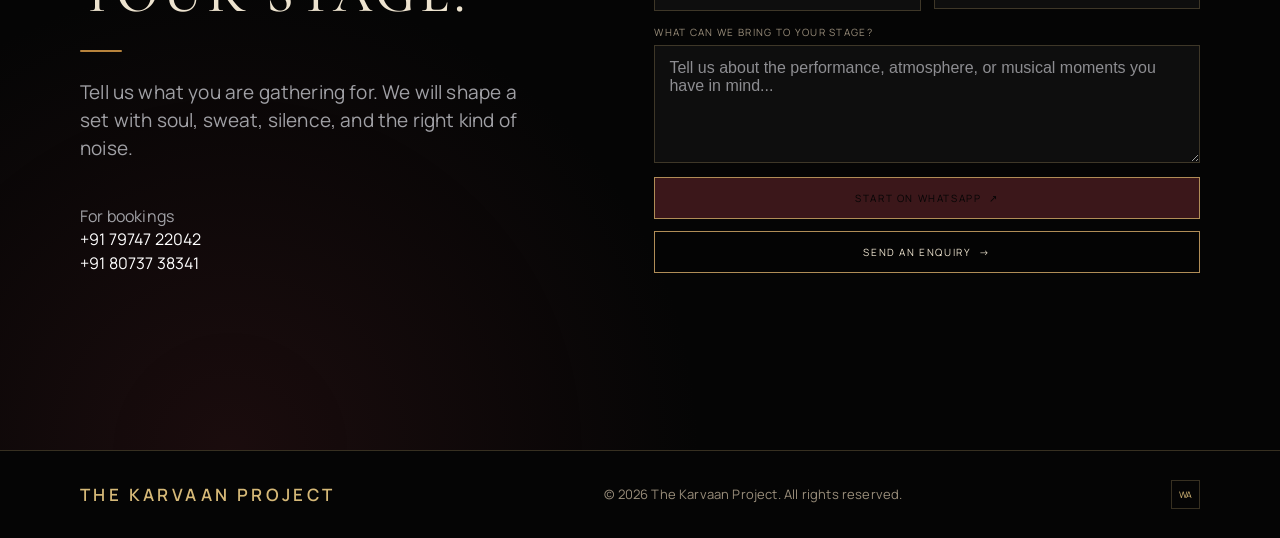
==== commit ff5efe7d: "Add files via upload" ====
--- a/index.html
+++ b/index.html
@@ -4,8 +4,8 @@
     <meta charset="UTF-8" /><meta name="viewport" content="width=device-width, initial-scale=1.0" />
     <meta name="description" content="The Karvaan Project is a live Sufi, Punjabi and rock collective: devotional melodies, earthbound rhythm and a raw stage pulse for unforgettable gatherings." />
     <meta name="robots" content="index, follow, max-image-preview:large" /><meta name="theme-color" content="#09090b" />
-    <meta property="og:type" content="website" /><meta property="og:site_name" content="The Karvaan Project" /><meta property="og:title" content="The Karvaan Project | Sufi, Punjabi & Rock Live Band" /><meta property="og:description" content="Live Sufi, Punjabi and rock music for weddings, celebrations, festivals and corporate events." />
-    <meta name="twitter:card" content="summary" /><meta name="twitter:title" content="The Karvaan Project | Sufi, Punjabi & Rock Live Band" /><meta name="twitter:description" content="Live music for unforgettable celebrations." />
+    <meta property="og:type" content="website" /><meta property="og:site_name" content="The Karvaan Project" /><meta property="og:title" content="The Karvaan Project | Sufi, Punjabi & Rock Live Band" /><meta property="og:description" content="Live Sufi, Punjabi and rock music for weddings, celebrations, festivals and corporate events." /><meta property="og:url" content="https://thekarwaanproject.com/" /><meta property="og:image" content="https://thekarwaanproject.com/assets/social-preview.png" /><meta property="og:image:secure_url" content="https://thekarwaanproject.com/assets/social-preview.png" /><meta property="og:image:type" content="image/png" /><meta property="og:image:width" content="1731" /><meta property="og:image:height" content="909" /><meta property="og:image:alt" content="The Karvaan Project emblem" />
+    <meta name="twitter:card" content="summary_large_image" /><meta name="twitter:title" content="The Karvaan Project | Sufi, Punjabi & Rock Live Band" /><meta name="twitter:description" content="Live music for unforgettable celebrations." /><meta name="twitter:image" content="https://thekarwaanproject.com/assets/social-preview.png" /><meta name="twitter:image:alt" content="The Karvaan Project emblem" />
     <title>The Karvaan Project | Sufi, Punjabi & Rock Live Band</title>
     <link rel="preconnect" href="https://fonts.googleapis.com" />
     <link rel="preconnect" href="https://fonts.gstatic.com" crossorigin />
--- a/theme.css
+++ b/theme.css
@@ -64,6 +64,16 @@
 .nav>.brand{width:54px;height:54px;flex:0 0 54px;background:url("assets/logo-emblem-muted-background.png") center/contain no-repeat;color:transparent!important;font-size:0;letter-spacing:0}.nav>.brand::selection{background:transparent}@media(max-width:760px){.nav>.brand{width:43px;height:43px;flex-basis:43px}}
 @media(max-width:760px){.hero-video{display:block!important;opacity:.62}.hero-image{background-image:none!important}}
 
+.featured-shows .show-more{grid-column:2;justify-self:start;margin-top:-14px}
+@media(max-width:760px){.featured-shows .show-more{grid-column:1;margin-top:-22px}}
+
+.venue-partners{padding:clamp(85px,10vw,130px) max(24px,calc((100vw - 1120px)/2));background:var(--ink-2);border-bottom:1px solid var(--ornament)}
+.venue-heading{text-align:center;margin-bottom:42px}.venue-heading h2{margin:15px 0 0;font-family:"Cormorant Garamond",Georgia,serif;font-size:clamp(48px,5.5vw,76px);font-weight:500;letter-spacing:.075em;line-height:.86;text-transform:uppercase;color:var(--parchment)}
+.venue-grid{max-width:1080px;margin:auto;display:grid;grid-template-columns:repeat(3,1fr);gap:14px}.venue-card{position:relative;margin:0;aspect-ratio:2 / 1;background:#050505;border:1px solid var(--ornament);overflow:hidden;transition:border-color .25s ease,transform .25s ease}.venue-card:hover{border-color:var(--antique-light);transform:translateY(-3px)}.venue-card img{position:absolute;inset:18px;display:block;width:calc(100% - 36px);height:calc(100% - 36px);object-fit:contain;filter:saturate(.9) contrast(1.04)}
+@media(max-width:760px){.venue-grid{grid-template-columns:repeat(2,1fr);gap:10px}.venue-card img{inset:10px;width:calc(100% - 20px);height:calc(100% - 20px)}.venue-heading{margin-bottom:32px}}
+
+#news{display:none!important}
+
 /* Single featured show */
 .single-show{align-self:center}.single-show article:only-child{min-height:150px;padding:33px 0}.single-show article:only-child h3{font-size:clamp(29px,3vw,42px)}.single-show article:only-child p{font-size:17px;letter-spacing:.02em}.shows-intro h2{margin-top:0}
 @media(max-width:760px){.home-gallery-layout{grid-template-columns:1fr;gap:30px;min-height:0}.home-gallery-copy{max-width:none;text-align:center}.home-gallery-copy p{font-size:19px}.gallery-preview{width:100%;height:400px}.gallery-preview span{left:18px;bottom:17px}.gallery-hero{padding-top:145px}.gallery-hero h1{font-size:60px}.gallery-hero>p:last-child{font-size:19px}.full-gallery{padding:0 12px 70px;grid-template-columns:repeat(2,1fr);grid-auto-rows:110px;gap:7px}.shot-a,.shot-b,.shot-c,.shot-d,.shot-e,.shot-f,.shot-g,.shot-h,.shot-i,.shot-j,.shot-k,.shot-l,.shot-m,.shot-n,.shot-o{grid-column:span 1;grid-row:span 2}.shot-a,.shot-e,.shot-i,.shot-m{grid-column:span 2;grid-row:span 3}}
